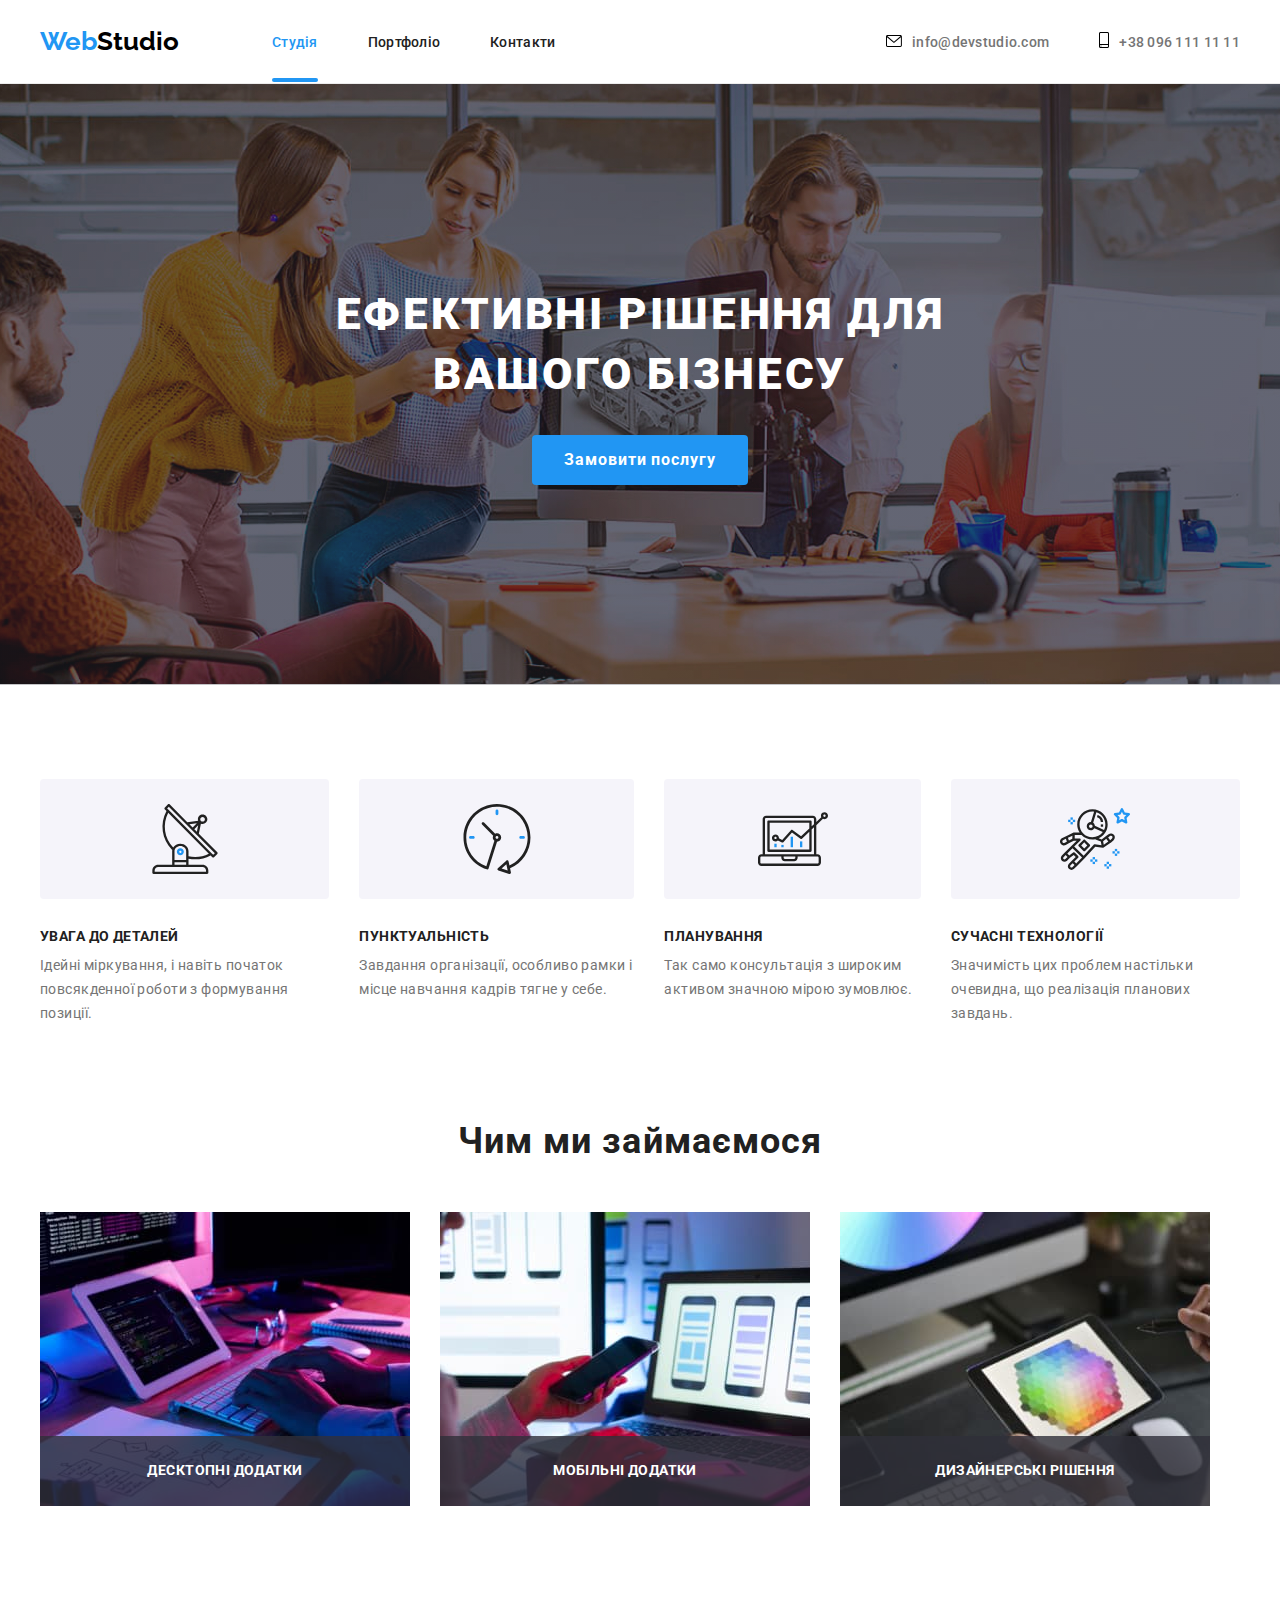
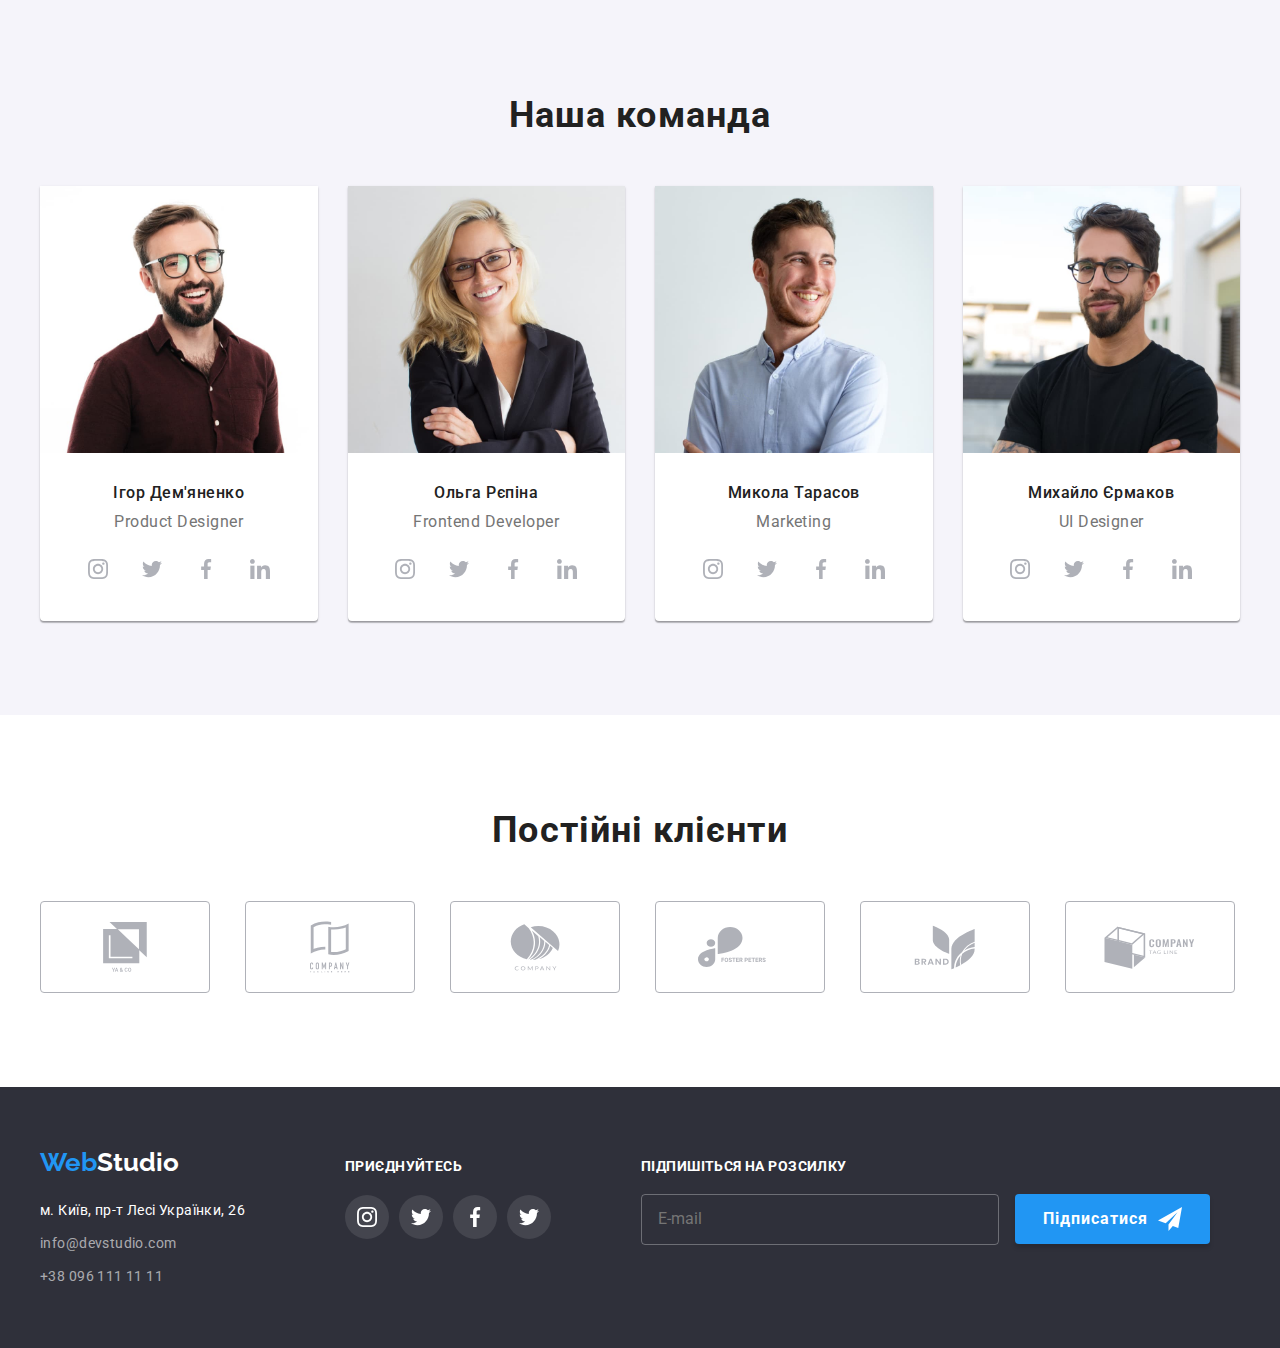
==== index.html @ 658c83a9 "add files from 6 dz" ====
<!DOCTYPE html>
<html lang="uk">
  <head>
    <meta charset="UTF-8" />
    <meta http-equiv="X-UA-Compatible" content="IE=edge" />
    <meta name="viewport" content="width=device-width, initial-scale=1.0" />
    <link rel="stylesheet" href="./css/modern-normalize.css" />
    <link rel="preconnect" href="https://fonts.googleapis.com" />
    <link rel="preconnect" href="https://fonts.gstatic.com" crossorigin />
    <link
      href="https://fonts.googleapis.com/css2?family=Raleway:wght@700&family=Roboto:wght@400;500;700;900&display=swap"
      rel="stylesheet"
    />
    <link rel="stylesheet" href="./css/styles.css" />
    <title>Home</title>
  </head>
    <header class="header">
      <div class="container">
        <div class="header-container">
          <a class="header-logo" href="#"><span>Web</span>Studio</a>
          <nav class="navigation">
            <ul class="main-menu">
              <li class="navigation-link current"><a href="#">Студія</a></li>
              <li class="navigation-link">
                <a href="./portfolio.html">Портфоліо</a>
              </li>
              <li class="navigation-link"><a href="#">Контакти</a></li>
            </ul>
          </nav>
          <ul class="header-information">
            <li class="header-mail">
              <a href="mailto:info@devstudio.com">
                <span>
                  <svg width="16" height="12">
                    <use href="./images/icons.svg#icon-mail"></use>
                  </svg>
                </span>
                info@devstudio.com</a
              >
            </li>
            <li class="header-phone">
              <a href="tel:380961111111">
                <span>
                  <svg width="10" height="16">
                    <use href="./images/icons.svg#icon-smartphone"></use>
                  </svg>
                </span>
                +38 096 111 11 11
              </a>
            </li>
          </ul>
        </div>
      </div>
    </header>
    <main>
      <section class="section hero-section">
        <div class="container">
          <h1>Ефективні рішення для <br />вашого бізнесу</h1>
          <button class="hero-button" type="button" data-modal-open>Замовити послугу</button>
        </div>
      </section>
      <section class="section benefits-section">
        <div class="container">
          <h2 class="visually-hidden">Наші переваги</h2>
          <ul class="benefits-list">
            <li class="benefits-item icon-antena">
              <h3>УВАГА ДО ДЕТАЛЕЙ</h3>
              <p>
                Ідейні міркування, і навіть початок повсякденної роботи з
                формування позиції.
              </p>
            </li>
            <li class="benefits-item icon-clock">
              <h3>ПУНКТУАЛЬНІСТЬ</h3>
              <p>
                Завдання організації, особливо рамки і місце навчання кадрів
                тягне у себе.
              </p>
            </li>
            <li class="benefits-item icon-diagram">
              <h3>ПЛАНУВАННЯ</h3>
              <p>
                Так само консультація з широким активом значною мірою зумовлює.
              </p>
            </li>
            <li class="benefits-item icon-astronaut">
              <h3>СУЧАСНІ ТЕХНОЛОГІЇ</h3>
              <p>
                Значимість цих проблем настільки очевидна, що реалізація
                планових завдань.
              </p>
            </li>
          </ul>
        </div>
      </section>
      <section class="section about-section">
        <div class="container">
          <h2>Чим ми займаємося</h2>
          <ul class="about-list">
            <li class="about-item">
              <img
                src="./images/img-2.jpg"
                width="370"
                height="294"
                alt="Робочий процес"
              />
              <p class="about-text">Десктопні додатки</p>
            </li>
            <li class="about-item">
              <img
                src="./images/img-1.jpg"
                width="370"
                height="294"
                alt="Робота з ноутбуком"
              />
              <p class="about-text">Мобільні додатки</p>
            </li>
            <li class="about-item">
              <img
                src="./images/img-3.jpg"
                width="370"
                height="294"
                alt="Робота із планшетом"
              />
              <p class="about-text">Дизайнерські рішення</p>
            </li>
          </ul>
        </div>
      </section>
      <section class="section team-section">
        <div class="container">
          <h2>Наша команда</h2>
          <ul class="team-list">
            <li class="team-item">
              <img
                src="./images/person-1.jpg"
                width="270"
                height="260"
                alt="Ігор Дем'яненко"
              />
              <div class="team-text">
                <h3>Ігор Дем'яненко</h3>
                <p>Product Designer</p>
                <ul class="social-link-list">
                  <li class="socia-link-item">
                    <a href="#" class="social-instagram">
                      <svg width="20" height="20">
                        <use href="./images/icons.svg#icon-instagram"></use>
                      </svg>
                    </a>
                  </li>
                  <li class="socia-link-item">
                    <a href="#" class="social-twitter">
                      <svg width="20" height="20">
                        <use href="./images/icons.svg#icon-twitter"></use>
                      </svg>
                    </a>
                  </li>
                  <li class="socia-link-item">
                    <a href="#" class="social-facebook">
                      <svg width="20" height="20">
                        <use href="./images/icons.svg#icon-facebook"></use>
                      </svg>
                    </a>
                  </li>
                  <li class="socia-link-item">
                    <a href="#" class="social-linkedin">
                      <svg width="20" height="20">
                        <use href="./images/icons.svg#icon-linkedin"></use>
                      </svg>
                    </a>
                  </li>
                </ul>
              </div>
            </li>
            <li class="team-item">
              <img
                src="./images/person-2.jpg"
                width="270"
                height="260"
                alt="Ольга Рєпіна"
              />
              <div class="team-text">
                <h3>Ольга Рєпіна</h3>
                <p>Frontend Developer</p>
                <ul class="social-link-list">
                  <li class="socia-link-item">
                    <a href="#" class="social-instagram">
                      <svg width="20" height="20">
                        <use href="./images/icons.svg#icon-instagram"></use>
                      </svg>
                    </a>
                  </li>
                  <li class="socia-link-item">
                    <a href="#" class="social-twitter">
                      <svg width="20" height="20">
                        <use href="./images/icons.svg#icon-twitter"></use>
                      </svg>
                    </a>
                  </li>
                  <li class="socia-link-item">
                    <a href="#" class="social-facebook">
                      <svg width="20" height="20">
                        <use href="./images/icons.svg#icon-facebook"></use>
                      </svg>
                    </a>
                  </li>
                  <li class="socia-link-item">
                    <a href="#" class="social-linkedin">
                      <svg width="20" height="20">
                        <use href="./images/icons.svg#icon-linkedin"></use>
                      </svg>
                    </a>
                  </li>
                </ul>
              </div>
            </li>
            <li class="team-item">
              <img
                src="./images/person-3.jpg"
                width="270"
                height="260"
                alt="Микола Тарасов"
              />
              <div class="team-text">
                <h3>Микола Тарасов</h3>
                <p>Marketing</p>
                <ul class="social-link-list">
                  <li class="socia-link-item">
                    <a href="#" class="social-instagram">
                      <svg width="20" height="20">
                        <use href="./images/icons.svg#icon-instagram"></use>
                      </svg>
                    </a>
                  </li>
                  <li class="socia-link-item">
                    <a href="#" class="social-twitter">
                      <svg width="20" height="20">
                        <use href="./images/icons.svg#icon-twitter"></use>
                      </svg>
                    </a>
                  </li>
                  <li class="socia-link-item">
                    <a href="#" class="social-facebook">
                      <svg width="20" height="20">
                        <use href="./images/icons.svg#icon-facebook"></use>
                      </svg>
                    </a>
                  </li>
                  <li class="socia-link-item">
                    <a href="#" class="social-linkedin">
                      <svg width="20" height="20">
                        <use href="./images/icons.svg#icon-linkedin"></use>
                      </svg>
                    </a>
                  </li>
                </ul>
              </div>
            </li>
            <li class="team-item">
              <img
                src="./images/person-4.jpg"
                width="270"
                height="260"
                alt="Михайло Єрмаков"
              />
              <div class="team-text">
                <h3>Михайло Єрмаков</h3>
                <p>UI Designer</p>
                <ul class="social-link-list">
                  <li class="socia-link-item">
                    <a href="#" class="social-instagram">
                      <svg width="20" height="20">
                        <use href="./images/icons.svg#icon-instagram"></use>
                      </svg>
                    </a>
                  </li>
                  <li class="socia-link-item">
                    <a href="#" class="social-twitter">
                      <svg width="20" height="20">
                        <use href="./images/icons.svg#icon-twitter"></use>
                      </svg>
                    </a>
                  </li>
                  <li class="socia-link-item">
                    <a href="#" class="social-facebook">
                      <svg width="20" height="20">
                        <use href="./images/icons.svg#icon-facebook"></use>
                      </svg>
                    </a>
                  </li>
                  <li class="socia-link-item">
                    <a href="#" class="social-linkedin">
                      <svg width="20" height="20">
                        <use href="./images/icons.svg#icon-linkedin"></use>
                      </svg>
                    </a>
                  </li>
                </ul>
              </div>
            </li>
          </ul>
        </div>
      </section>
      <section class="section client-section">
        <div class="container">
          <h2>Постійні клієнти</h2>
          <ul class="clients-list">
            <li class="clients-item">
              <a href="" class="clients-link">
                <svg width="50" height="50">
                  <use href="./images/icons.svg#icon-clients-1"></use>
                </svg>
              </a>
            </li>
            <li class="clients-item">
              <a href="" class="clients-link">
                <svg width="40" height="52">
                  <use href="./images/icons.svg#icon-clients-2"></use>
                </svg>
              </a>
            </li>
            <li class="clients-item">
              <a href="" class="clients-link">
                <svg width="50" height="50">
                  <use href="./images/icons.svg#icon-clients-3"></use>
                </svg>
              </a>
            </li>
            <li class="clients-item">
              <a href="" class="clients-link">
                <svg width="84" height="50">
                  <use href="./images/icons.svg#icon-clients-4"></use>
                </svg>
              </a>
            </li>
            <li class="clients-item">
              <a href="" class="clients-link">
                <svg width="62" height="45">
                  <use href="./images/icons.svg#icon-clients-5"></use>
                </svg>
              </a>
            </li>
            <li class="clients-item">
              <a href="" class="clients-link">
                <svg width="93" height="43">
                  <use href="./images/icons.svg#icon-clients-6"></use>
                </svg>
              </a>
            </li>
          </ul>
        </div>
      </section>
    </main>
    <footer class="footer">
      <div class="container">
        <div class="footer-container">
          <div class="footer-adress">
            <a class="header-logo footer" href="./index.html"
              ><span>Web</span>Studio</a
            >
            <address>
              <ul class="footer-contacts">
                <li>
                  <a
                    class="footer-address"
                    href="https://goo.gl/maps/CPtrU1FHBa2aNyZL9"
                    target="_blank"
                    rel="noopener noreferrer nofollow"
                    >м. Київ, пр-т Лесі Українки, 26</a
                  >
                </li>
                <li class="footer-mail">
                  <a href="mailto:info@devstudio.com">info@devstudio.com</a>
                </li>
                <li class="footer-phone">
                  <a href="tel:380961111111">+38 096 111 11 11</a>
                </li>
              </ul>
            </address>
          </div>
          <div class="footer-socials-block">
            <p class="social-footer-title">приєднуйтесь</p>
            <ul class="social-footer-list">
              <li class="social-footer-item">
                <a href="#" class="social-footer-link">
                  <svg width="20" height="20">
                    <use href="./images/icons.svg#icon-instagram"></use>
                  </svg>
                </a>
              </li>
              <li class="social-footer-item">
                <a href="#" class="social-footer-link">
                  <svg width="20" height="20">
                    <use href="./images/icons.svg#icon-twitter"></use>
                  </svg>
                </a>
              </li>
              <li class="social-footer-item">
                <a href="#" class="social-footer-link">
                  <svg width="20" height="20">
                    <use href="./images/icons.svg#icon-facebook"></use>
                  </svg>
                </a>
              </li>
              <li class="social-footer-item">
                <a href="#" class="social-footer-link">
                  <svg width="20" height="20">
                    <use href="./images/icons.svg#icon-twitter"></use>
                  </svg>
                </a>
              </li>
            </ul>
          </div>
          <div class="footer-email-block">
            <p class="footer-email-title">Підпишіться на розсилку</p>
            <form name="contact-form-footer" autocomplete="off">
              <div class="footer-form-input">
                <input class="footer-input-email" type="email" placeholder="E-mail">
                <button class="footer-form-button" type="submit">
                    Підписатися
                    <svg width="24" height="24">
                      <use href="./images/icons.svg#icon-send"></use>
                    </svg>
                </button>
              </div>
            </form>
          </div>
        </div>
      </div>
    </footer>
    <div class="backdrop is-hidden" data-modal>
      <div class="modal">
        <button type="button" class="modal-button" data-modal-close>
          <svg width="11" height="11">
            <use href="./images/icons.svg#icon-close"></use>
          </svg>
        </button>
        <h2 class="modal-title">Залиште свої дані, ми вам передзвонимо</h2>
        <form name="contact-form" autocomplete="off">
          <div class="form-input">
            <label for="person-name" class="form-label">Ім'я</label>
            <div class="input-wrapper">
            <input type="text" id="person-name" class="input">
            <svg class="input-icon" width="18" height="18">
              <use href="./images/icons.svg#icon-person"></use>
            </svg>
          </div>
          </div>
          <div class="form-input">
            <label for="person-phone" class="form-label">Телефон</label>
            <div class="input-wrapper">
            <input type="tel" id="person-phone" class="input">
            <svg class="input-icon" width="18" height="18">
              <use href="./images/icons.svg#icon-phone"></use>
            </svg>
          </div>
          </div>
          <div class="form-input">
            <label for="person-mail" class="form-label">Пошта</label>
            <div class="input-wrapper">
            <input type="email" id="person-mail" class="input">
            <svg class="input-icon mail" width="18" height="18">
              <use href="./images/icons.svg#icon-email-modal"></use>
            </svg>
          </div>
          </div>
          <div class="form-textarea">
            <label for="person-coment" class="form-label">Коментар</label>
            <textarea id="person-coment" class="textarea" name="person-coment" placeholder="Введіть текст"></textarea>
          </div>
          <div class="form-checkbox">
            <input
            class="checkbox visually-hidden"
            id="terms-checkbox"
            type="checkbox"
            name="terms-checkbox"
          />
          <span class="icon"></span>
          <label class="checkbox-label" for="terms-checkbox">
            Погоджуюся з розсилкою та приймаю
            <a href="#">Умови договору</a>
          </label>
          </div>
          <button class="form-button" type="submit">
            Відправити
          </button>
        </form>
      </div>
    </div>
    <script src="./js/modal.js"></script>
  </body>
</html>
---- css/styles.css ----
:root {
  --primary-text-color: #757575;
  --hover-color: #2196f3;
  --bacground-color: #fffff;
  --titles-color: #212121;
  --primary-white-color: #ffffff;
  --transition-function: cubic-bezier(0.4, 0, 0.2, 1);
}
body {
  font-family: "Roboto", sans-serif;
  font-size: 16px;
  font-weight: 400;
  color: var(--primary-text-color);
  background-color: var(--bacground-color);
}
a {
  text-decoration: none;
  color: inherit;
  cursor: pointer;
}
img {
  display: block;
  max-width: 100%;
  height: auto;
}
h1,
h2,
h3,
h4,
h5,
h6,
p,
ul {
  margin: 0;
  padding: 0;
}
li {
  list-style: none;
}
.container {
  max-width: 1200px;
  margin-left: auto;
  margin-right: auto;
}
.section {
  padding: 94px 0;
}
/* header start */
.header {
  border-bottom: 1px solid #ececec;
}
.header-container {
  display: flex;
  align-items: center;
}
.header-logo {
  font-family: "Raleway", sans-serif;
  font-weight: 700;
  font-size: 26px;
  line-height: 1.2;
  color: #000000;
}
.header-logo span {
  color: #2196f3;
}
.main-menu {
  padding-left: 0;
  margin-left: 93px;
  display: flex;
}
.navigation-link + .navigation-link {
  margin-left: 50px;
}
.navigation .navigation-link a {
  display: block;
  padding: 32px 0;
  font-weight: 500;
  font-size: 14px;
  line-height: 1.15;
  letter-spacing: 0.02em;
  color: #212121;
  transition: color;
  transition-duration: 250ms;
  transition-timing-function: var(--transition-function);
  position: relative;
}
.navigation .navigation-link a::after {
  content: "";
  opacity: 0;
  position: absolute;
  bottom: 0;
  left: 0;
  width: 100%;
  height: 4px;
  background-color: #2196f3;
  border-radius: 2px;
  transition: opacity;
  transition-duration: 250ms;
  transition-timing-function: var(--transition-function);
}
.navigation .navigation-link a:hover:after {
  opacity: 1;
}
.navigation .navigation-link.current a {
  color: #2196f3;
}
.navigation .navigation-link.current a::after {
  content: "";
  position: absolute;
  opacity: 1;
  bottom: 0;
  left: 0;
  width: 100%;
  height: 4px;
  background-color: #2196f3;
  border-radius: 2px;
  transition: background-color;
  transition-duration: 250ms;
  transition-timing-function: var(--transition-function);
}
.navigation .navigation-link a:hover,
.navigation .navigation-link a:focus {
  color: var(--hover-color);
}
ul.header-information {
  margin-left: auto;
  display: flex;
  align-items: center;
}
.header-mail {
  margin-right: 50px;
}
.header-information .header-mail a,
.header-information .header-phone a {
  display: flex;
  align-items: center;
  padding: 32px 0;
  font-weight: 500;
  font-size: 14px;
  letter-spacing: 0.02em;
  line-height: 1.15;
  transition: color, fill;
  transition-duration: 250ms;
  transition-timing-function: var(--transition-function);
}
.header-information .header-mail a span,
.header-information .header-phone a span {
  margin-right: 10px;
}
.header-information .header-mail a span:hover,
.header-information .header-phone a span:focus {
  fill: currentColor;
}
.header-information a:hover,
.header-information a:focus {
  color: var(--hover-color);
  fill: currentColor;
}
/* end header */

/* hero-section section home page */
.section.hero-section {
  padding: 200px 0;
}
.hero-section {
  background-image: linear-gradient(
      to right,
      rgba(47, 48, 58, 0.4),
      rgba(47, 48, 58, 0.4)
    ),
    url("../images/background-image.jpg");
  background-position: center;
  background-repeat: no-repeat;
  background-size: auto;
  text-align: center;
}
.hero-section h1 {
  font-weight: 900;
  font-size: 44px;
  line-height: 1.37;
  color: var(--primary-white-color);
  text-transform: uppercase;
  letter-spacing: 0.06em;
}
.hero-button {
  margin-top: 30px;
  padding: 10px 32px;
  color: var(--primary-white-color);
  background-color: var(--hover-color);
  font-family: "Roboto", sans-serif;
  font-size: 16px;
  font-weight: 700;
  letter-spacing: 0.06em;
  line-height: 1.87;
  cursor: pointer;
  border: 0;
  border-radius: 4px;
  transition: background-color;
  transition-duration: 250ms;
  transition-timing-function: var(--transition-function);
}

.hero-button:hover,
.hero-button:focus {
  background-color: #188ce8;
}
/* end hero-section section home page */
/* start benefits cection */
section.benefits-section {
  padding-bottom: 0;
}
.visually-hidden {
  position: absolute;
  white-space: nowrap;
  width: 1px;
  height: 1px;
  overflow: hidden;
  border: 0;
  padding: 0;
  clip: rect(0 0 0 0);
  clip-path: inset(50%);
  margin: -1px;
}
.benefits-list {
  display: flex;
  gap: 30px;
}
.benefits-item {
  flex-basis: calc((100%-30px) / 4);
}
.benefits-list h3 {
  margin-top: 30px;
  color: var(--titles-color);
  font-weight: 700;
  line-height: 1.14;
  letter-spacing: 0.03em;
  font-size: 14px;
  text-transform: uppercase;
}
.benefits-list p {
  margin-top: 10px;
  line-height: 1.7;
  font-size: 14px;
  letter-spacing: 0.03em;
}
.benefits-item::before {
  content: "";
  display: block;
  height: 120px;
  background-size: auto;
  background-repeat: no-repeat;
  background-position: center;
  background-color: #f5f4fa;
  border-radius: 4px;
}
.icon-antena::before {
  background-image: url("../images/antenna.svg");
}
.icon-clock::before {
  background-image: url("../images/clock.svg");
}
.icon-diagram::before {
  background-image: url("../images/diagram.svg");
}
.icon-astronaut::before {
  background-image: url("../images/astronaut.svg");
}
/* end benefits cection */
/* start about section */
.about-list {
  display: flex;
  gap: 30px;
}
.about-item {
  flex-basis: calc((100%-30px) / 3);
  position: relative;
}
p.about-text {
  width: 100%;
  position: absolute;
  bottom: 0;
  display: block;
  left: 0;
  padding: 27px 0;
  text-align: center;
  font-weight: 700;
  font-size: 14px;
  line-height: 1.14;
  text-align: center;
  letter-spacing: 0.03em;
  text-transform: uppercase;
  color: var(--primary-white-color);
  background-color: rgba(47, 48, 58, 0.8);
}
.about-item img {
  width: 100%;
}
.about-section h2 {
  font-weight: 700;
  font-size: 36px;
  letter-spacing: 0.03em;
  line-height: 1.17;
  color: var(--titles-color);
  text-align: center;
  margin-bottom: 50px;
}
/* end about section */
/* start team section */
.team-section {
  background-color: #f5f4fa;
}
.team-section h2 {
  font-weight: 700;
  font-size: 36px;
  line-height: 1.17;
  letter-spacing: 0.03em;
  color: var(--titles-color);
  text-align: center;
  margin-bottom: 50px;
}
ul.team-list {
  display: flex;
  margin-left: calc(-1 * 30px);
}
.team-item {
  flex-basis: calc(100% / 3 - 30px);
  margin-left: 30px;
  box-shadow: 0px 1px 3px rgba(0, 0, 0, 0.12), 0px 1px 1px rgba(0, 0, 0, 0.14),
    0px 2px 1px rgba(0, 0, 0, 0.2);
  border-radius: 0px 0px 4px 4px;
}
li.team-item img {
  width: 100%;
}
.team-list li {
  background-color: var(--primary-white-color);
}
.team-list li h3 {
  font-weight: 500;
  font-size: 16px;
  letter-spacing: 0.03em;
  line-height: 1.19;
  color: var(--titles-color);
}
.team-list li p {
  line-height: 1.19;
  letter-spacing: 0.03em;
  margin-top: 10px;
}
.team-text {
  padding: 30px 0;
  text-align: center;
}
ul.social-link-list {
  display: flex;
  justify-content: center;
  align-items: center;
  gap: 10px;
  margin-top: 16px;
}
.socia-link-item a {
  fill: #afb1b8;
  display: flex;
  align-items: center;
  align-items: center;
  justify-content: center;
  width: 44px;
  height: 44px;
  border-radius: 50%;
  transition: background-color, fill, border-radius;
  transition-duration: 250ms;
  transition-timing-function: var(--transition-function);
}
.socia-link-item a:hover,
.socia-link-item a:focus {
  background-color: #188ce8;
  border-radius: 50%;
  fill: #ffffff;
}
/* end team section */

/* client-section start */

.client-section h2 {
  font-weight: 700;
  font-size: 36px;
  line-height: 1.17;
  letter-spacing: 0.03em;
  color: var(--titles-color);
  text-align: center;
  margin-bottom: 50px;
}

ul.clients-list {
  display: flex;
  flex-wrap: wrap;
  padding: 0;
  margin: 0;
  margin-left: calc(-1 * 30px);
}
.clients-item {
  flex-basis: calc(100% / 6 - 30px);
  margin-left: 30px;
}
.clients-item a {
  display: flex;
  align-items: center;
  justify-content: center;
  fill: #afb1b8;
  height: 92px;
  width: 170px;
  border: 1px solid #afb1b8;
  border-radius: 4px;
  transition: background-color, fill, border;
  transition-duration: 250ms;
  transition-timing-function: var(--transition-function);
}
.clients-item a:hover,
.clients-item a:focus {
  border-color: var(--hover-color);
  fill: var(--hover-color);
}

/* portfolio page srart */
ul.portfolio-tabs {
  display: flex;
  justify-content: center;
  margin-bottom: 50px;
}
.tabs-button + .tabs-button {
  margin-left: 8px;
}
.tabs-button button {
  font-family: "Roboto", sans-serif;
  font-weight: 500;
  font-size: 16px;
  letter-spacing: 0.03em;
  line-height: 1.62;
  color: var(--titles-color);
  background-color: #f5f4fa;
  cursor: pointer;
  padding: 6px 22px;
  border-radius: 4px;
  border: 0;
  transition: background-color, color, border-radius, box-shadow;
  transition-duration: 250ms;
  transition-timing-function: var(--transition-function);
}
.tabs-button button:hover,
.tabs-button button:focus {
  background-color: var(--hover-color);
  color: var(--primary-white-color);
  box-shadow: 0px 3px 1px rgba(0, 0, 0, 0.1), 0px 1px 2px rgba(0, 0, 0, 0.08),
    0px 2px 2px rgba(0, 0, 0, 0.12);
  border-radius: 4px;
}
ul.portfolio-items {
  display: flex;
  flex-wrap: wrap;
  padding: 0;
  margin: 0;
  margin-left: calc(-1 * 30px);
  margin-top: calc(-1 * 30px);
}
li.portfolio-item {
  flex-basis: calc(100% / 3 - 30px);
  margin-left: 30px;
  margin-top: 30px;
}
.portfolio-image-box {
  position: relative;
  overflow: hidden;
}
p.portfolio-image-text {
  position: absolute;
  top: 0;
  left: 0;
  width: 100%;
  height: 100%;
  font-size: 18px;
  line-height: 1.5;
  letter-spacing: 0.03em;
  color: var(--primary-white-color);
  background-color: rgba(33, 150, 243, 0.9);
  padding: 63px 24px;
  transform: translateY(100%);
  transition: transform 250ms;
}
.portfolio-link:hover p.portfolio-image-text {
  transform: translateY(0%);
}
li.portfolio-item img {
  width: 100%;
}
.portfolio-text {
  border: 1px solid #eeeeee;
  border-top: 0;
  padding: 20px 0;
  padding-left: 24px;
}
.portfolio-item h3 {
  font-weight: 700;
  font-size: 18px;
  letter-spacing: 0.06em;
  line-height: 2;
  color: var(--titles-color);
}
.portfolio-item p {
  line-height: 1.87;
  letter-spacing: 0.03em;
}
.portfolio-link {
  transition: box-shadow;
  transition-duration: 250ms;
  transition-timing-function: var(--transition-function);
}
.portfolio-link:hover,
.portfolio-link:focus {
  display: block;
  box-shadow: 0px 1px 1px rgba(0, 0, 0, 0.12), 0px 4px 4px rgba(0, 0, 0, 0.06),
    1px 4px 6px rgba(0, 0, 0, 0.16);
}
/* portfolio page end */
/* footer srart */
.footer {
  background-color: #2f303a;
  padding: 60px 0;
}
a.header-logo.footer {
  color: var(--primary-white-color);
}
address {
  margin-top: 20px;
  font-style: normal;
}
.footer-contacts li:not(:first-child) {
  margin-top: 9px;
}
.footer-address {
  font-size: 14px;
  line-height: 1.71;
  letter-spacing: 0.03em;
  color: var(--primary-white-color);
}
.footer-mail a,
.footer-phone a {
  font-size: 14px;
  letter-spacing: 0.03em;
  color: rgba(255, 255, 255, 0.6);
  line-height: 1.71;
  transition: color;
  transition-duration: 250ms;
  transition-timing-function: var(--transition-function);
}
.footer-mail a:hover,
.footer-phone a:hover,
.footer-mail a:focus,
.footer-phone a:focus {
  color: var(--hover-color);
}
.footer-container {
  display: flex;
  align-items: baseline;
}
.footer-socials-block {
  margin-left: 100px;
}
.social-footer-title {
  font-weight: 700;
  font-size: 14px;
  line-height: 1.14;
  letter-spacing: 0.03em;
  text-transform: uppercase;
  color: var(--primary-white-color);
}
.social-footer-list {
  display: flex;
  justify-content: center;
  align-items: center;
  gap: 10px;
  margin-top: 20px;
}
.social-footer-item a {
  background: rgba(255, 255, 255, 0.1);
  border-radius: 50%;
  padding: 12px;
  fill: var(--primary-white-color);
  display: flex;
  align-items: center;
  align-items: center;
  justify-content: center;
  width: 44px;
  height: 44px;
  transition: background-color, fill, border-radius;
  transition-duration: 250ms;
  transition-timing-function: var(--transition-function);
}
.social-footer-item a:hover,
.social-footer-item a:focus {
  background-color: var(--hover-color);
}
.footer-email-block {
  margin-left: 90px;
}
.footer-email-title {
  font-weight: 700;
  font-size: 14px;
  line-height: 16px;
  letter-spacing: 0.03em;
  text-transform: uppercase;
  color: #ffffff;
  margin-bottom: 20px;
}
.contact-form-footer {
  display: inline-flex;
}
.footer-input-email {
  width: 358px;
  background: transparent;
  border: 1px solid rgba(255, 255, 255, 0.3);
  border-radius: 4px;
  outline: none;
  cursor: pointer;
  color: var(--primary-white-color);
  padding: 15px 0 15px 16px;
  transition: border-color;
  transition-duration: 250ms;
  transition-timing-function: var(--transition-function);
}
.footer-input-email:focus {
  border: 1px solid #2196f3;
}
.footer-input-email:disabled {
  border-color: rgba(33, 33, 33, 0.2);
}
.footer-form-button {
  padding: 10px 28px;
  margin-left: 12px;
  background-color: var(--hover-color);
  box-shadow: 0px 4px 4px rgba(0, 0, 0, 0.15);
  border-radius: 4px;
  font-family: "Roboto";
  font-weight: 700;
  font-size: 16px;
  line-height: 30px;
  display: inline-flex;
  align-items: center;
  text-align: center;
  color: var(--primary-white-color);
  letter-spacing: 0.06em;
  border: 0;
  transition: background-color;
  transition-duration: 250ms;
  transition-timing-function: var(--transition-function);
  cursor: pointer;
}
.footer-form-button svg {
  margin-left: 10px;
  fill: var(--primary-white-color);
}
.footer-form-button:hover,
.footer-form-button:focus {
  background-color: #188ce8;
}
/* footer end */

/* modal */
.backdrop {
  position: fixed;
  top: 0;
  left: 0;
  width: 100%;
  height: 100%;
  z-index: 1;
  background-color: rgba(0, 0, 0, 0.2);
  transition: all;
  transition-duration: 250ms;
  transition-timing-function: var(--transition-function);
}
.is-hidden {
  opacity: 0;
  visibility: hidden;
  pointer-events: none;
}
.modal {
  position: absolute;
  left: 50%;
  top: 50%;
  transform: translate(-50%, -50%);
  width: 528px;
  height: 581px;
  padding: 40px;
  padding-bottom: 0px;
  background-color: var(--primary-white-color);
  transition: all;
  transition-duration: 250ms;
  transition-timing-function: var(--transition-function);
}
.modal .modal-button {
  position: absolute;
  right: 8px;
  top: 8px;
  display: flex;
  padding: 9px;
  background-color: transparent;
  border: 1px solid silver;
  border-radius: 47px;
  cursor: pointer;
  transition: background-color;
  transition-duration: 250ms;
  transition-timing-function: var(--transition-function);
}
.modal-title {
  font-weight: 700;
  font-size: 20px;
  line-height: 1.15;
  text-align: center;
  letter-spacing: 0.03em;
  color: var(--titles-color);
  margin-bottom: 2px;
}
.form-label {
  display: block;
  font-weight: 400;
  font-size: 12px;
  line-height: 1.16;
  letter-spacing: 0.01em;
  color: var(--primary-text-color);
  margin-bottom: 4px;
  margin-top: 10px;
}
.input-wrapper {
  position: relative;
}
.input {
  width: 100%;
  padding: 12px 12px 12px 40px;
  border: 1px solid rgba(33, 33, 33, 0.2);
  border-radius: 4px;
  outline: none;
  cursor: pointer;
  transition: border-color, fill;
  transition-duration: 250ms;
  transition-timing-function: var(--transition-function);
}
.input:focus {
  border: 1px solid #2196f3;
}
.input:disabled {
  border-color: rgba(33, 33, 33, 0.2);
}
.input-icon {
  position: absolute;
  top: 50%;
  left: 15px;
  transform: translateY(-50%);
  cursor: pointer;
}
.input:disabled + .input-icon {
  fill: lightgray;
}
.input:focus + .input-icon {
  fill: var(--hover-color);
}
.form-textarea {
  margin-bottom: 20px;
}
.textarea {
  width: 100%;
  height: 120px;
  padding: 12px 16px;
  border: 1px solid rgba(33, 33, 33, 0.2);
  border-radius: 4px;
  resize: none;
  outline: none;
  font-weight: 400;
  font-size: 12px;
  line-height: 1.16;
  letter-spacing: 0.01em;
  color: rgba(117, 117, 117, 0.5);
  transition: border-color;
  transition-duration: 250ms;
  transition-timing-function: var(--transition-function);
}

.textarea:focus {
  border-color: var(--hover-color);
}
.form-checkbox {
  margin-bottom: 30px;
}
.checkbox {
  appearance: none;
}
.checkbox-label {
  position: relative;
  padding-left: 7px;
  font-weight: 400;
  font-size: 14px;
  line-height: 24px;
  letter-spacing: 0.03em;
  color: var(--primary-text-color);
  cursor: pointer;
}
.checkbox-label a {
  color: var(--hover-color);
  text-decoration: underline;
}

.checkbox:checked + .icon {
  border-color: transparent;
  background-color: #188ce8;
  background-image: url("../images/checkbox.svg");
  background-size: contain;
  background-origin: content-box;
  background-position: center;
  background-repeat: no-repeat;
}
.icon {
  display: inline-block;
  width: 16px;
  height: 15px;
  margin-left: 10px;
  border: 2px solid #212121;
  border-radius: 4px;
}
.form-checkbox {
  display: inline-flex;
  align-items: center;
}
.form-button {
  margin: 0 auto;
  display: block;
  margin: 0 auto;
  padding: 10px 52px;
  background-color: var(--hover-color);
  font-family: "Roboto";
  font-style: normal;
  font-weight: 700;
  font-size: 16px;
  line-height: 30px;
  display: flex;
  align-items: center;
  text-align: center;
  letter-spacing: 0.06em;
  color: #ffffff;
  border: 0;
  border-radius: 4px;
  transition: box-shadow;
  transition-duration: 250ms;
  transition-timing-function: var(--transition-function);
  cursor: pointer;
}
.form-button:hover,
.form-button:focus {
  box-shadow: 0px 4px 4px rgba(0, 0, 0, 0.15);
}
.modal-button:hover svg,
.modal-button:focus svg {
  fill: var(--hover-color);
}
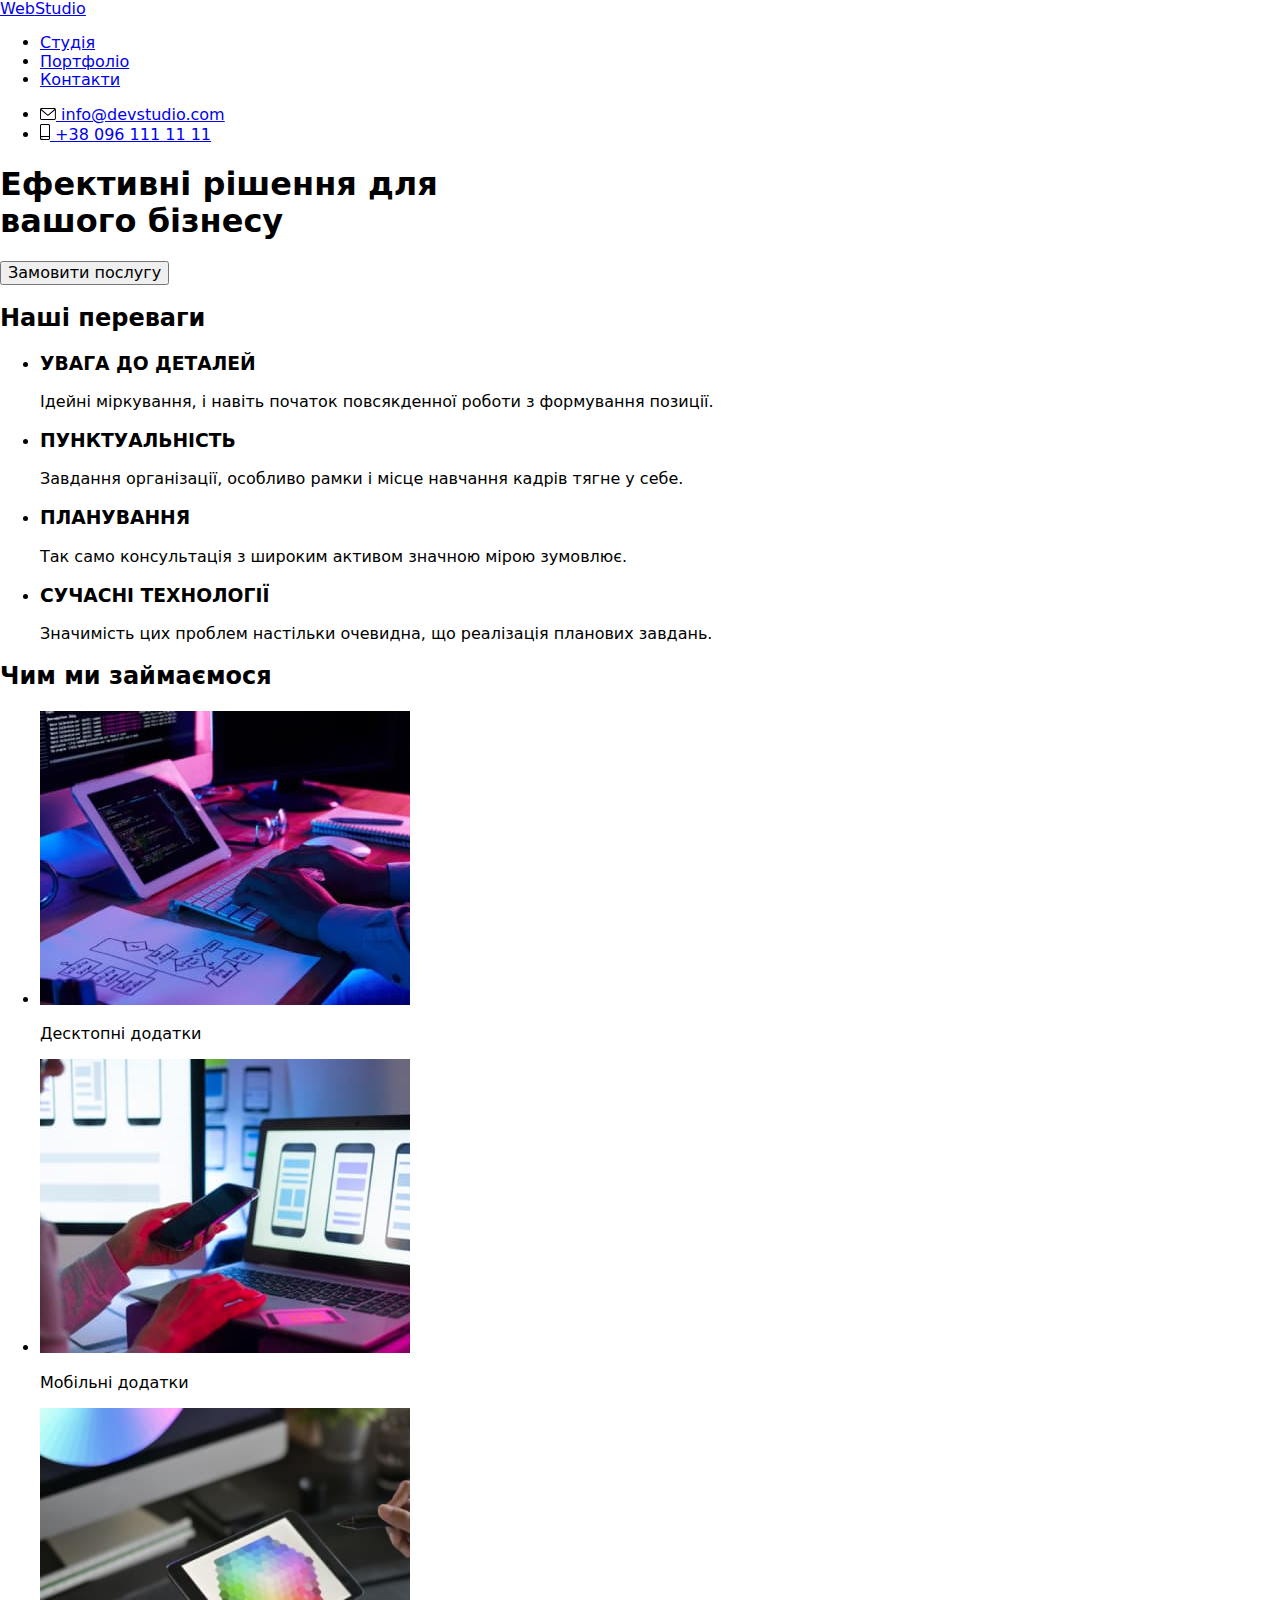
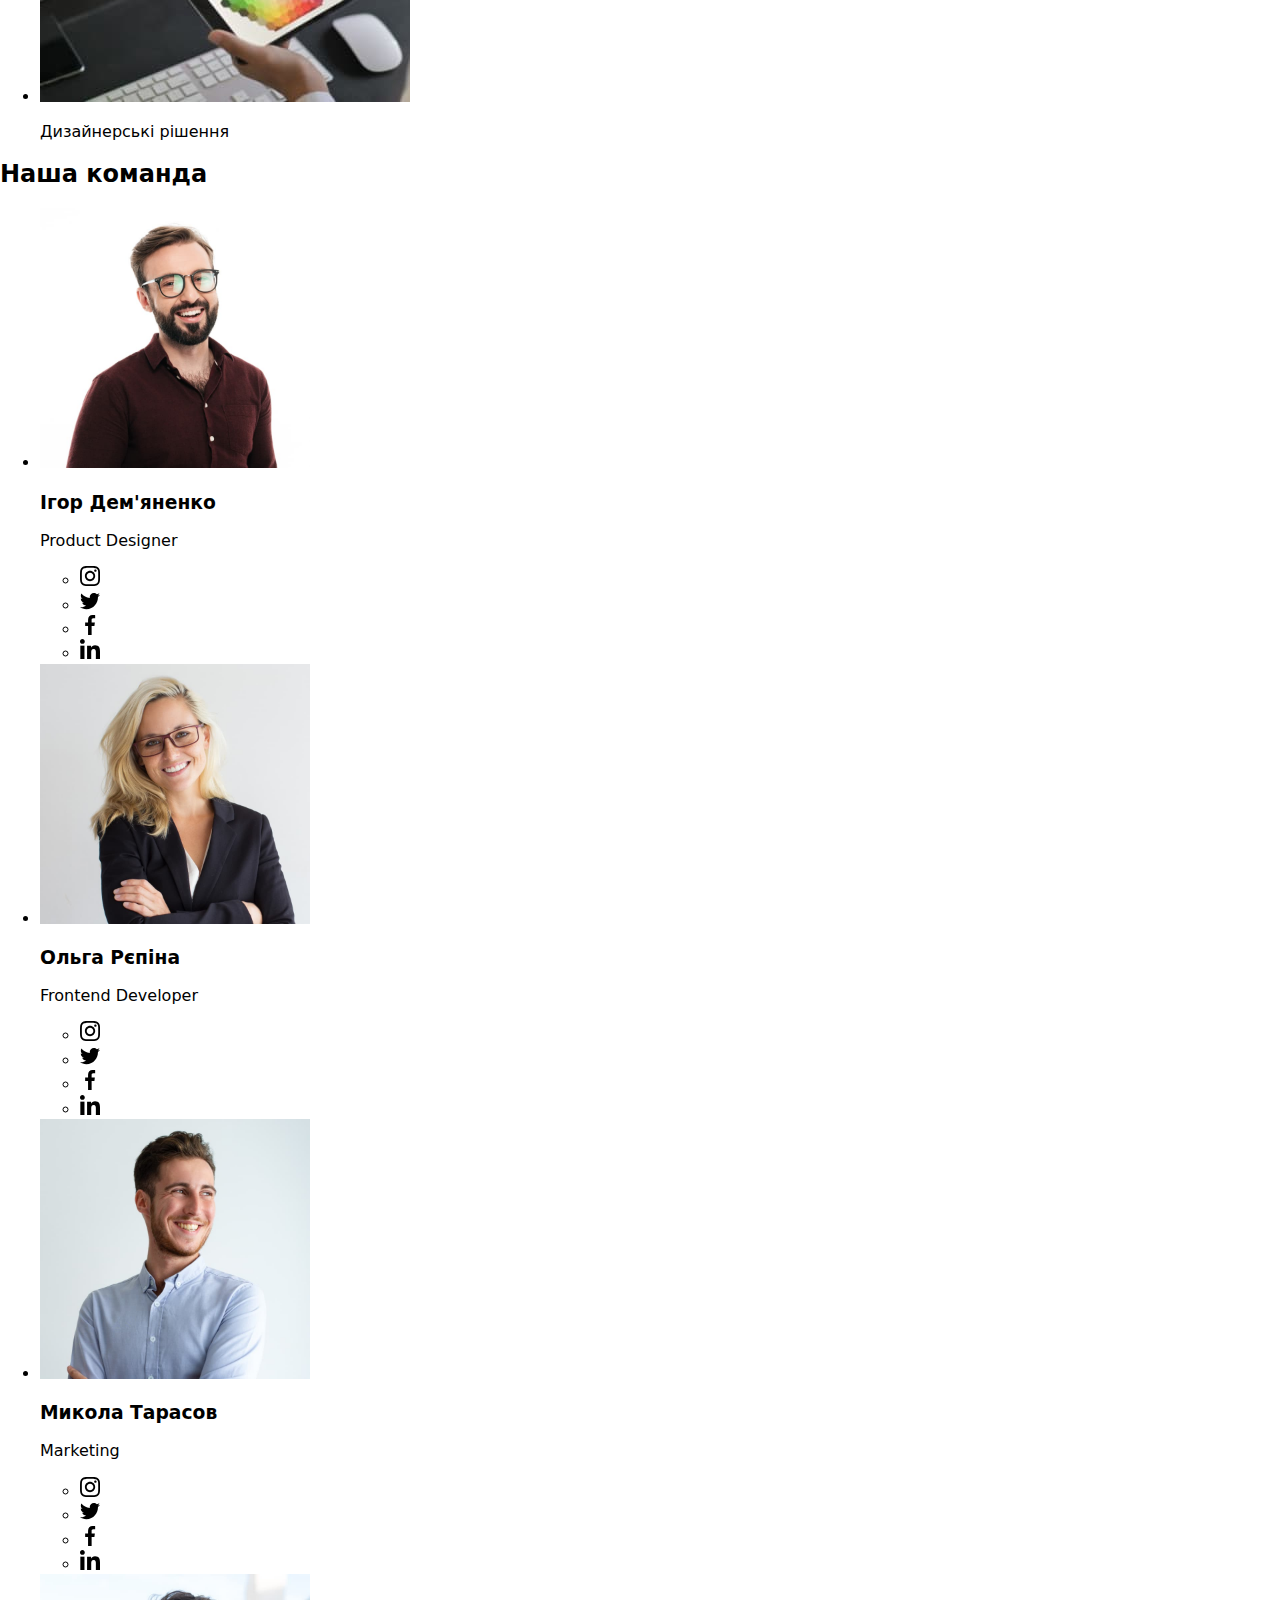
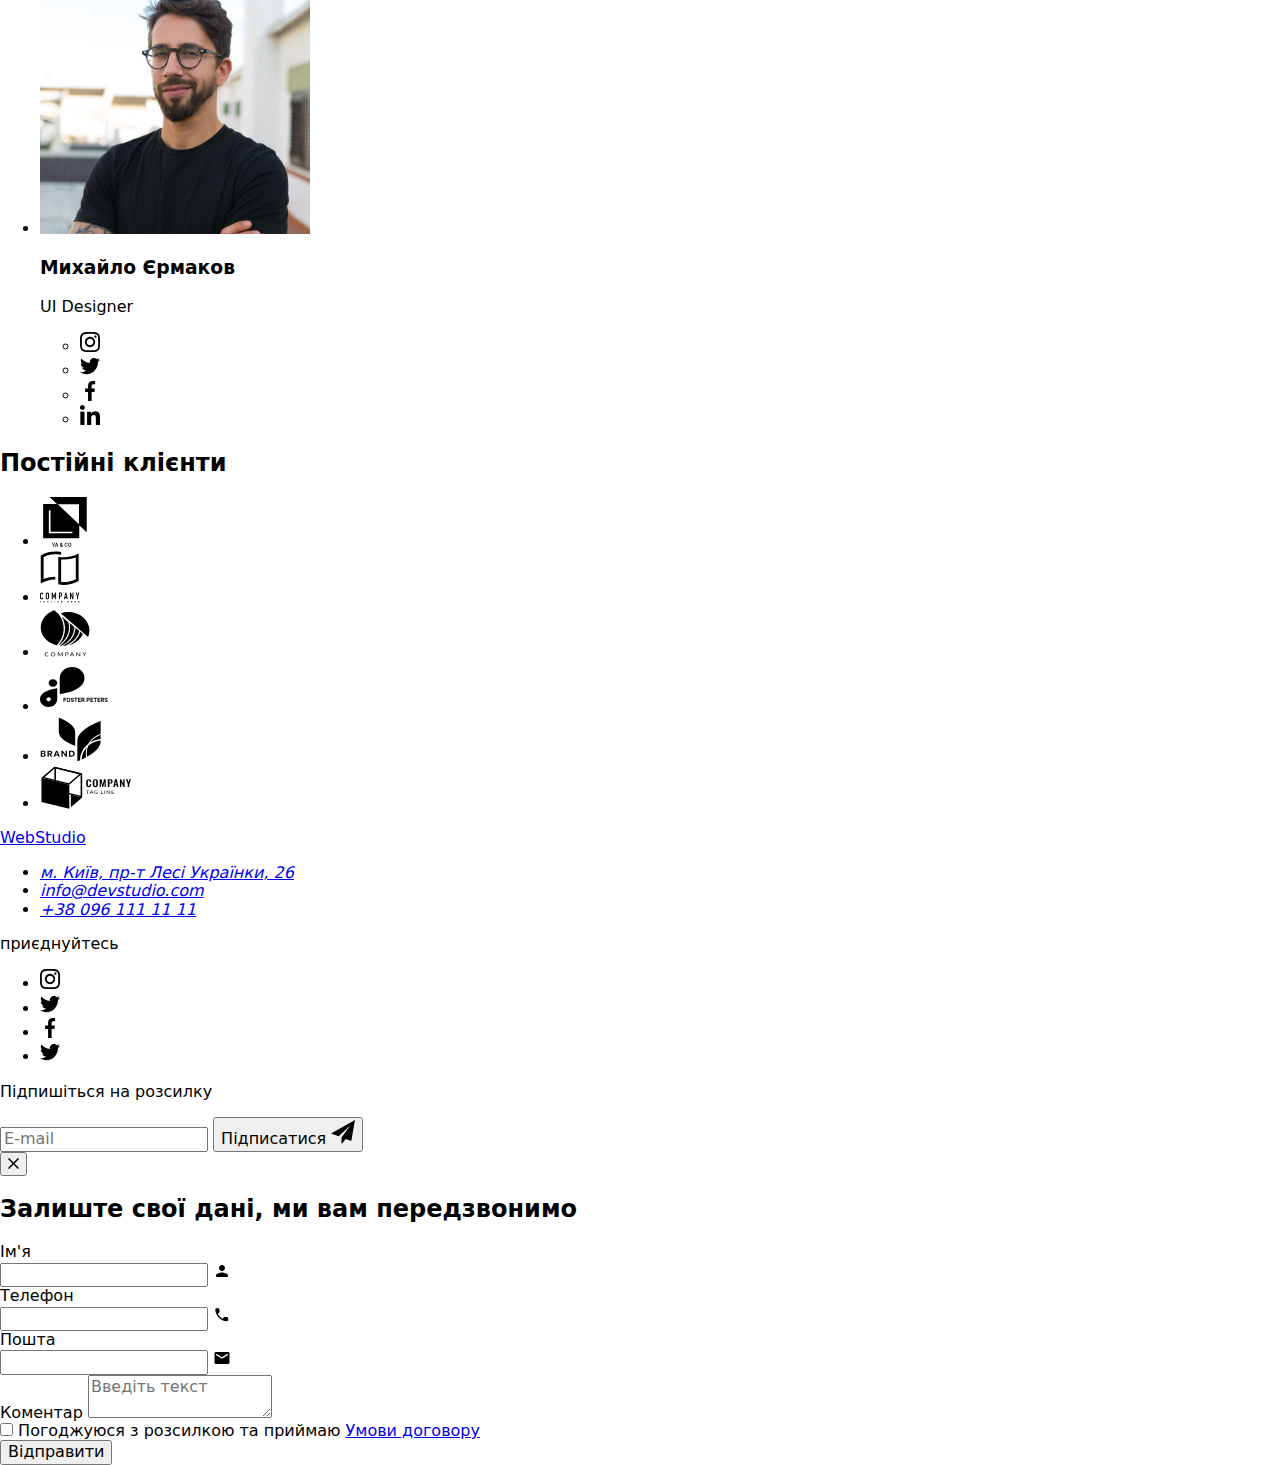
==== commit a915098d: "add bem classes to index html" ====
--- a/index.html
+++ b/index.html
@@ -4,31 +4,31 @@
     <meta charset="UTF-8" />
     <meta http-equiv="X-UA-Compatible" content="IE=edge" />
     <meta name="viewport" content="width=device-width, initial-scale=1.0" />
-    <link rel="stylesheet" href="./css/modern-normalize.css" />
+    <!-- <link rel="stylesheet" href="./css/modern-normalize.css" /> -->
     <link rel="preconnect" href="https://fonts.googleapis.com" />
     <link rel="preconnect" href="https://fonts.gstatic.com" crossorigin />
     <link
       href="https://fonts.googleapis.com/css2?family=Raleway:wght@700&family=Roboto:wght@400;500;700;900&display=swap"
       rel="stylesheet"
     />
-    <link rel="stylesheet" href="./css/styles.css" />
+    <link rel="stylesheet" href="./css/main.min.css" />
     <title>Home</title>
   </head>
     <header class="header">
       <div class="container">
-        <div class="header-container">
-          <a class="header-logo" href="#"><span>Web</span>Studio</a>
+        <div class="header__container">
+          <a class="header__logo" href="#"><span>Web</span>Studio</a>
           <nav class="navigation">
-            <ul class="main-menu">
-              <li class="navigation-link current"><a href="#">Студія</a></li>
-              <li class="navigation-link">
+            <ul class="navigation__menu">
+              <li class="navigation__link current"><a href="#">Студія</a></li>
+              <li class="navigation__link">
                 <a href="./portfolio.html">Портфоліо</a>
               </li>
-              <li class="navigation-link"><a href="#">Контакти</a></li>
+              <li class="navigation__link"><a href="#">Контакти</a></li>
             </ul>
           </nav>
-          <ul class="header-information">
-            <li class="header-mail">
+          <ul class="header__information">
+            <li class="header__mail">
               <a href="mailto:info@devstudio.com">
                 <span>
                   <svg width="16" height="12">
@@ -38,7 +38,7 @@
                 info@devstudio.com</a
               >
             </li>
-            <li class="header-phone">
+            <li class="header__phone">
               <a href="tel:380961111111">
                 <span>
                   <svg width="10" height="16">
@@ -53,37 +53,37 @@
       </div>
     </header>
     <main>
-      <section class="section hero-section">
+      <section class="section hero">
         <div class="container">
           <h1>Ефективні рішення для <br />вашого бізнесу</h1>
-          <button class="hero-button" type="button" data-modal-open>Замовити послугу</button>
+          <button class="hero__button" type="button" data-modal-open>Замовити послугу</button>
         </div>
       </section>
-      <section class="section benefits-section">
+      <section class="section benefits">
         <div class="container">
           <h2 class="visually-hidden">Наші переваги</h2>
-          <ul class="benefits-list">
-            <li class="benefits-item icon-antena">
+          <ul class="benefits__list">
+            <li class="benefits__item icon-antena">
               <h3>УВАГА ДО ДЕТАЛЕЙ</h3>
               <p>
                 Ідейні міркування, і навіть початок повсякденної роботи з
                 формування позиції.
               </p>
             </li>
-            <li class="benefits-item icon-clock">
+            <li class="benefits__item icon-clock">
               <h3>ПУНКТУАЛЬНІСТЬ</h3>
               <p>
                 Завдання організації, особливо рамки і місце навчання кадрів
                 тягне у себе.
               </p>
             </li>
-            <li class="benefits-item icon-diagram">
+            <li class="benefits__item icon-diagram">
               <h3>ПЛАНУВАННЯ</h3>
               <p>
                 Так само консультація з широким активом значною мірою зумовлює.
               </p>
             </li>
-            <li class="benefits-item icon-astronaut">
+            <li class="benefits__item icon-astronaut">
               <h3>СУЧАСНІ ТЕХНОЛОГІЇ</h3>
               <p>
                 Значимість цих проблем настільки очевидна, що реалізація
@@ -93,78 +93,78 @@
           </ul>
         </div>
       </section>
-      <section class="section about-section">
+      <section class="section about">
         <div class="container">
           <h2>Чим ми займаємося</h2>
-          <ul class="about-list">
-            <li class="about-item">
+          <ul class="about__list">
+            <li class="about__item">
               <img
                 src="./images/img-2.jpg"
                 width="370"
                 height="294"
                 alt="Робочий процес"
               />
-              <p class="about-text">Десктопні додатки</p>
-            </li>
-            <li class="about-item">
+              <p class="about__text">Десктопні додатки</p>
+            </li>
+            <li class="about__item">
               <img
                 src="./images/img-1.jpg"
                 width="370"
                 height="294"
                 alt="Робота з ноутбуком"
               />
-              <p class="about-text">Мобільні додатки</p>
-            </li>
-            <li class="about-item">
+              <p class="about__text">Мобільні додатки</p>
+            </li>
+            <li class="about__item">
               <img
                 src="./images/img-3.jpg"
                 width="370"
                 height="294"
                 alt="Робота із планшетом"
               />
-              <p class="about-text">Дизайнерські рішення</p>
+              <p class="about__text">Дизайнерські рішення</p>
             </li>
           </ul>
         </div>
       </section>
-      <section class="section team-section">
+      <section class="section team">
         <div class="container">
           <h2>Наша команда</h2>
-          <ul class="team-list">
-            <li class="team-item">
+          <ul class="team__list">
+            <li class="team__item">
               <img
                 src="./images/person-1.jpg"
                 width="270"
                 height="260"
                 alt="Ігор Дем'яненко"
               />
-              <div class="team-text">
+              <div class="team__text">
                 <h3>Ігор Дем'яненко</h3>
                 <p>Product Designer</p>
-                <ul class="social-link-list">
-                  <li class="socia-link-item">
-                    <a href="#" class="social-instagram">
+                <ul class="social__list">
+                  <li class="social__link">
+                    <a href="#" class="social__instagram">
                       <svg width="20" height="20">
                         <use href="./images/icons.svg#icon-instagram"></use>
                       </svg>
                     </a>
                   </li>
-                  <li class="socia-link-item">
-                    <a href="#" class="social-twitter">
+                  <li class="social__link">
+                    <a href="#" class="social__twitter">
                       <svg width="20" height="20">
                         <use href="./images/icons.svg#icon-twitter"></use>
                       </svg>
                     </a>
                   </li>
-                  <li class="socia-link-item">
-                    <a href="#" class="social-facebook">
+                  <li class="social__link">
+                    <a href="#" class="social__facebook">
                       <svg width="20" height="20">
                         <use href="./images/icons.svg#icon-facebook"></use>
                       </svg>
                     </a>
                   </li>
-                  <li class="socia-link-item">
-                    <a href="#" class="social-linkedin">
+                  <li class="social__link">
+                    <a href="#" class="social__linkedin">
                       <svg width="20" height="20">
                         <use href="./images/icons.svg#icon-linkedin"></use>
                       </svg>
@@ -173,40 +173,40 @@
                 </ul>
               </div>
             </li>
-            <li class="team-item">
+            <li class="team__item">
               <img
                 src="./images/person-2.jpg"
                 width="270"
                 height="260"
                 alt="Ольга Рєпіна"
               />
-              <div class="team-text">
+              <div class="team__text">
                 <h3>Ольга Рєпіна</h3>
                 <p>Frontend Developer</p>
-                <ul class="social-link-list">
-                  <li class="socia-link-item">
-                    <a href="#" class="social-instagram">
+                <ul class="social__list">
+                  <li class="social__link">
+                    <a href="#" class="social__instagram">
                       <svg width="20" height="20">
                         <use href="./images/icons.svg#icon-instagram"></use>
                       </svg>
                     </a>
                   </li>
-                  <li class="socia-link-item">
-                    <a href="#" class="social-twitter">
+                  <li class="social__link">
+                    <a href="#" class="social__twitter">
                       <svg width="20" height="20">
                         <use href="./images/icons.svg#icon-twitter"></use>
                       </svg>
                     </a>
                   </li>
-                  <li class="socia-link-item">
-                    <a href="#" class="social-facebook">
+                  <li class="social__link"">
+                    <a href="#" class="social__facebook">
                       <svg width="20" height="20">
                         <use href="./images/icons.svg#icon-facebook"></use>
                       </svg>
                     </a>
                   </li>
-                  <li class="socia-link-item">
-                    <a href="#" class="social-linkedin">
+                  <li class=social__link"">
+                    <a href="#" class="social__linkedin">
                       <svg width="20" height="20">
                         <use href="./images/icons.svg#icon-linkedin"></use>
                       </svg>
@@ -215,40 +215,40 @@
                 </ul>
               </div>
             </li>
-            <li class="team-item">
+            <li class="team__item">
               <img
                 src="./images/person-3.jpg"
                 width="270"
                 height="260"
                 alt="Микола Тарасов"
               />
-              <div class="team-text">
+              <div class="team__text">
                 <h3>Микола Тарасов</h3>
                 <p>Marketing</p>
-                <ul class="social-link-list">
-                  <li class="socia-link-item">
-                    <a href="#" class="social-instagram">
+                <ul class="social__list">
+                  <li class="social__link">
+                    <a href="#" class="social__instagram">
                       <svg width="20" height="20">
                         <use href="./images/icons.svg#icon-instagram"></use>
                       </svg>
                     </a>
                   </li>
-                  <li class="socia-link-item">
-                    <a href="#" class="social-twitter">
+                  <li class="social__link">
+                    <a href="#" class="social__twitter">
                       <svg width="20" height="20">
                         <use href="./images/icons.svg#icon-twitter"></use>
                       </svg>
                     </a>
                   </li>
-                  <li class="socia-link-item">
-                    <a href="#" class="social-facebook">
+                  <li class="social__link">
+                    <a href="#" class="social__facebook">
                       <svg width="20" height="20">
                         <use href="./images/icons.svg#icon-facebook"></use>
                       </svg>
                     </a>
                   </li>
-                  <li class="socia-link-item">
-                    <a href="#" class="social-linkedin">
+                  <li class="social__link">
+                    <a href="#" class="social__linkedin">
                       <svg width="20" height="20">
                         <use href="./images/icons.svg#icon-linkedin"></use>
                       </svg>
@@ -257,40 +257,40 @@
                 </ul>
               </div>
             </li>
-            <li class="team-item">
+            <li class="team__item">
               <img
                 src="./images/person-4.jpg"
                 width="270"
                 height="260"
                 alt="Михайло Єрмаков"
               />
-              <div class="team-text">
+              <div class="team__text">
                 <h3>Михайло Єрмаков</h3>
                 <p>UI Designer</p>
-                <ul class="social-link-list">
-                  <li class="socia-link-item">
-                    <a href="#" class="social-instagram">
+                <ul class="social__list">
+                  <li class="social__link">
+                    <a href="#" class="social__instagram">
                       <svg width="20" height="20">
                         <use href="./images/icons.svg#icon-instagram"></use>
                       </svg>
                     </a>
                   </li>
-                  <li class="socia-link-item">
-                    <a href="#" class="social-twitter">
+                  <li class="social__link">
+                    <a href="#" class="social__twitter">
                       <svg width="20" height="20">
                         <use href="./images/icons.svg#icon-twitter"></use>
                       </svg>
                     </a>
                   </li>
-                  <li class="socia-link-item">
-                    <a href="#" class="social-facebook">
+                  <li class="social__link">
+                    <a href="#" class="social__facebook">
                       <svg width="20" height="20">
                         <use href="./images/icons.svg#icon-facebook"></use>
                       </svg>
                     </a>
                   </li>
-                  <li class="socia-link-item">
-                    <a href="#" class="social-linkedin">
+                  <li class="social__link">
+                    <a href="#" class="social__linkedin">
                       <svg width="20" height="20">
                         <use href="./images/icons.svg#icon-linkedin"></use>
                       </svg>
@@ -302,47 +302,47 @@
           </ul>
         </div>
       </section>
-      <section class="section client-section">
+      <section class="section client">
         <div class="container">
-          <h2>Постійні клієнти</h2>
-          <ul class="clients-list">
-            <li class="clients-item">
-              <a href="" class="clients-link">
+          <h2 class="client__title">Постійні клієнти</h2>
+          <ul class="client__list">
+            <li class="client__item">
+              <a href="" class="client__link">
                 <svg width="50" height="50">
                   <use href="./images/icons.svg#icon-clients-1"></use>
                 </svg>
               </a>
             </li>
-            <li class="clients-item">
-              <a href="" class="clients-link">
+            <li class="client__item">
+              <a href="" class="client__link">
                 <svg width="40" height="52">
                   <use href="./images/icons.svg#icon-clients-2"></use>
                 </svg>
               </a>
             </li>
-            <li class="clients-item">
-              <a href="" class="clients-link">
+            <li class="client__item">
+              <a href="" class="client__link">
                 <svg width="50" height="50">
                   <use href="./images/icons.svg#icon-clients-3"></use>
                 </svg>
               </a>
             </li>
-            <li class="clients-item">
-              <a href="" class="clients-link">
+            <li class="client__item">
+              <a href="" class="client__link">
                 <svg width="84" height="50">
                   <use href="./images/icons.svg#icon-clients-4"></use>
                 </svg>
               </a>
             </li>
-            <li class="clients-item">
-              <a href="" class="clients-link">
+            <li class="client__item">
+              <a href="" class="client__link">
                 <svg width="62" height="45">
                   <use href="./images/icons.svg#icon-clients-5"></use>
                 </svg>
               </a>
             </li>
-            <li class="clients-item">
-              <a href="" class="clients-link">
+            <li class="client__item">
+              <a href="" class="client__link">
                 <svg width="93" height="43">
                   <use href="./images/icons.svg#icon-clients-6"></use>
                 </svg>
@@ -354,57 +354,57 @@
     </main>
     <footer class="footer">
       <div class="container">
-        <div class="footer-container">
-          <div class="footer-adress">
-            <a class="header-logo footer" href="./index.html"
+        <div class="footer__container">
+          <div class="footer__address-block">
+            <a class="footer__logo" href="./index.html"
               ><span>Web</span>Studio</a
             >
             <address>
-              <ul class="footer-contacts">
+              <ul class="footer__contacts">
                 <li>
                   <a
-                    class="footer-address"
+                    class="footer__address"
                     href="https://goo.gl/maps/CPtrU1FHBa2aNyZL9"
                     target="_blank"
                     rel="noopener noreferrer nofollow"
                     >м. Київ, пр-т Лесі Українки, 26</a
                   >
                 </li>
-                <li class="footer-mail">
+                <li class="footer__mail">
                   <a href="mailto:info@devstudio.com">info@devstudio.com</a>
                 </li>
-                <li class="footer-phone">
+                <li class="footer__phone">
                   <a href="tel:380961111111">+38 096 111 11 11</a>
                 </li>
               </ul>
             </address>
           </div>
-          <div class="footer-socials-block">
-            <p class="social-footer-title">приєднуйтесь</p>
-            <ul class="social-footer-list">
-              <li class="social-footer-item">
-                <a href="#" class="social-footer-link">
+          <div class="footer__social-block">
+            <p class="footer__social-title">приєднуйтесь</p>
+            <ul class="footer__social-list">
+              <li class="footer__social-item">
+                <a href="#" class="footer__social-link">
                   <svg width="20" height="20">
                     <use href="./images/icons.svg#icon-instagram"></use>
                   </svg>
                 </a>
               </li>
-              <li class="social-footer-item">
-                <a href="#" class="social-footer-link">
+              <li class="footer__social-item">
+                <a href="#" class="footer__social-link">
                   <svg width="20" height="20">
                     <use href="./images/icons.svg#icon-twitter"></use>
                   </svg>
                 </a>
               </li>
-              <li class="social-footer-item">
-                <a href="#" class="social-footer-link">
+              <li class="footer__social-item">
+                <a href="#" class="footer__social-link">
                   <svg width="20" height="20">
                     <use href="./images/icons.svg#icon-facebook"></use>
                   </svg>
                 </a>
               </li>
-              <li class="social-footer-item">
-                <a href="#" class="social-footer-link">
+              <li class="footer__social-item">
+                <a href="#" class="footer__social-link">
                   <svg width="20" height="20">
                     <use href="./images/icons.svg#icon-twitter"></use>
                   </svg>
@@ -412,12 +412,12 @@
               </li>
             </ul>
           </div>
-          <div class="footer-email-block">
-            <p class="footer-email-title">Підпишіться на розсилку</p>
-            <form name="contact-form-footer" autocomplete="off">
-              <div class="footer-form-input">
-                <input class="footer-input-email" type="email" placeholder="E-mail">
-                <button class="footer-form-button" type="submit">
+          <div class="footer__email-block">
+            <p class="footer__email-title">Підпишіться на розсилку</p>
+            <form name="footer__contact-form" autocomplete="off">
+              <div class="footer__form-input">
+                <input class="footer__input-email" type="email" placeholder="E-mail">
+                <button class="footer__form-button" type="submit">
                     Підписатися
                     <svg width="24" height="24">
                       <use href="./images/icons.svg#icon-send"></use>
--- a/css/main.min.css
+++ b/css/main.min.css
@@ -0,0 +1 @@
+/*! modern-normalize v1.1.0 | MIT License | https://github.com/sindresorhus/modern-normalize */*,::before,::after{-webkit-box-sizing:border-box;box-sizing:border-box}html{line-height:1.15;-webkit-text-size-adjust:100%;-moz-tab-size:4;-o-tab-size:4;tab-size:4}body{margin:0;font-family:system-ui,-apple-system,"Segoe UI",Roboto,Helvetica,Arial,sans-serif,"Apple Color Emoji","Segoe UI Emoji"}hr{height:0;color:inherit}abbr[title]{-webkit-text-decoration:underline dotted;text-decoration:underline dotted}b,strong{font-weight:bolder}code,kbd,samp,pre{font-family:ui-monospace,SFMono-Regular,Consolas,"Liberation Mono",Menlo,monospace;font-size:1em}small{font-size:80%}sub,sup{font-size:75%;line-height:0;position:relative;vertical-align:baseline}sub{bottom:-0.25em}sup{top:-0.5em}table{text-indent:0;border-color:inherit}button,input,optgroup,select,textarea{font-family:inherit;font-size:100%;line-height:1.15;margin:0}button,select{text-transform:none}button,[type=button],[type=reset],[type=submit]{-webkit-appearance:button}::-moz-focus-inner{border-style:none;padding:0}:-moz-focusring{outline:1px dotted ButtonText}:-moz-ui-invalid{box-shadow:none}legend{padding:0}progress{vertical-align:baseline}::-webkit-inner-spin-button,::-webkit-outer-spin-button{height:auto}[type=search]{-webkit-appearance:textfield;outline-offset:-2px}::-webkit-search-decoration{-webkit-appearance:none}::-webkit-file-upload-button{-webkit-appearance:button;font:inherit}summary{display:list-item}/*# sourceMappingURL=main.min.css.map */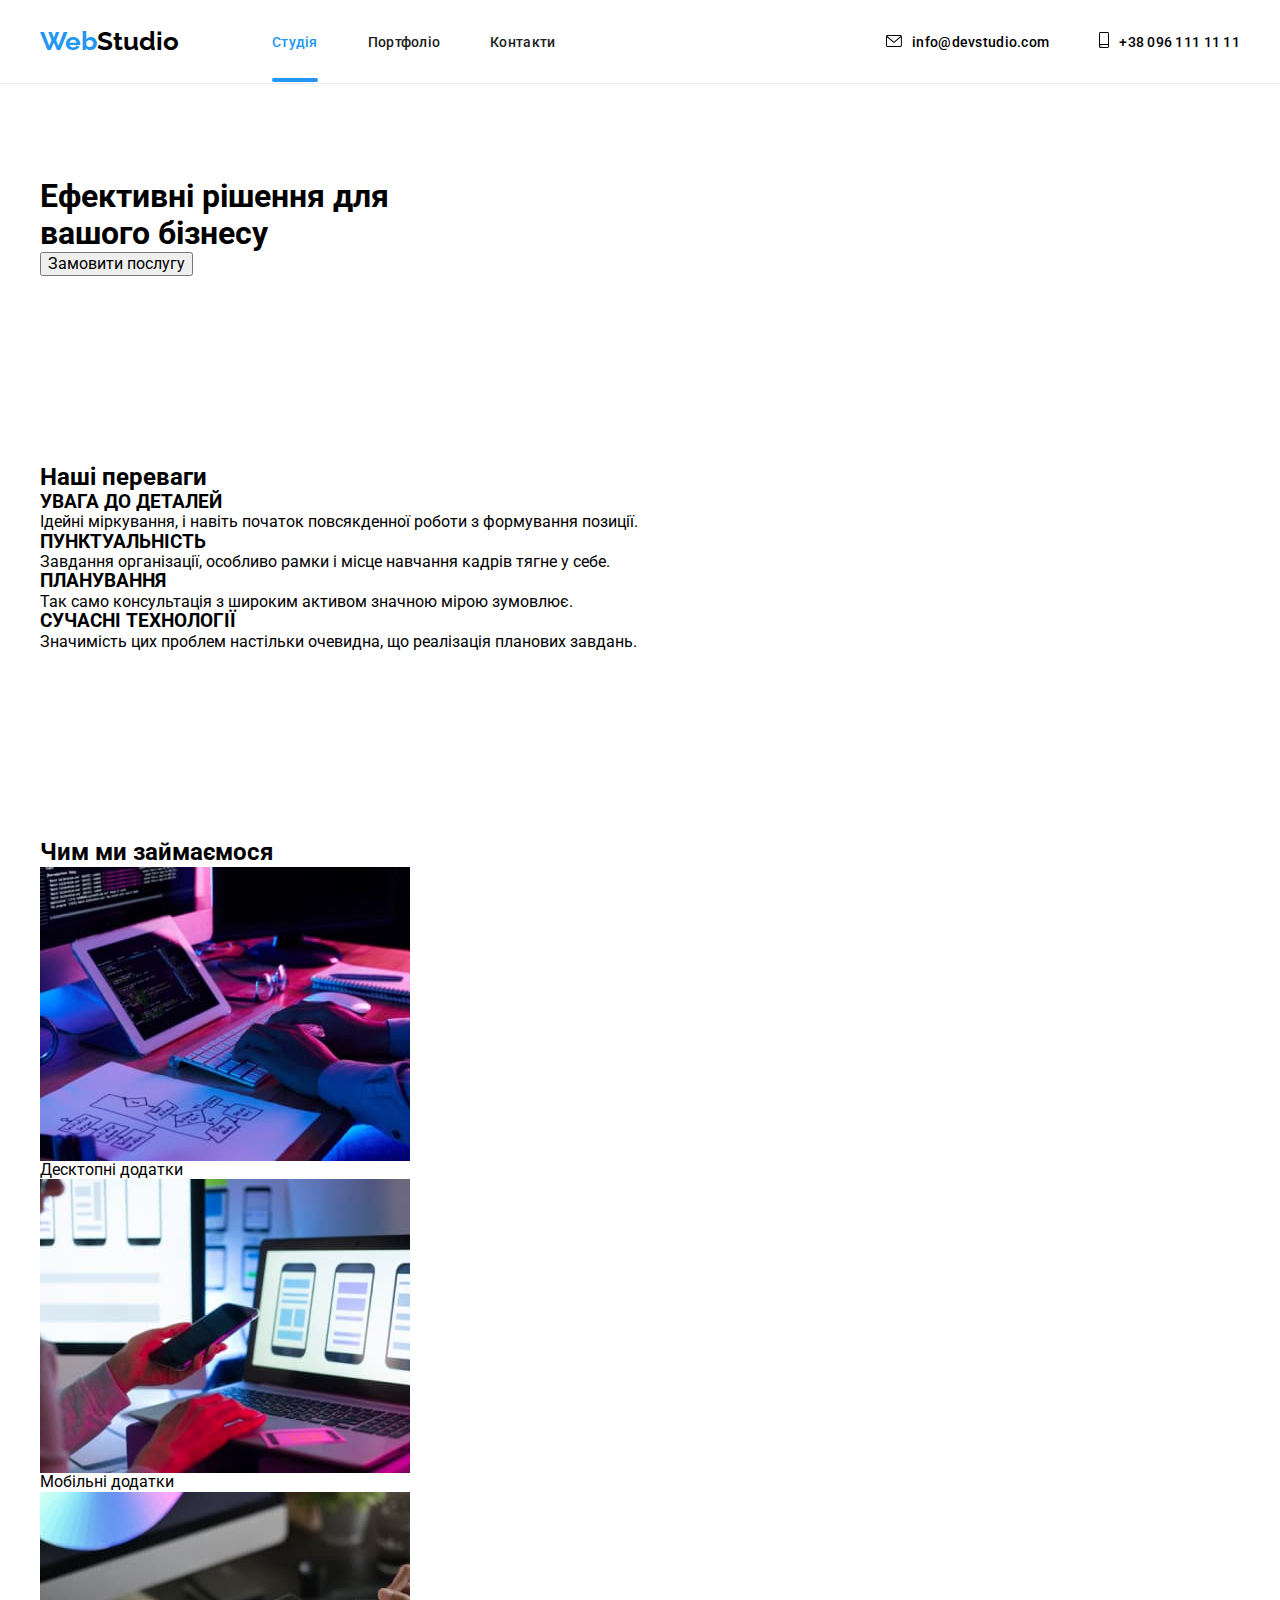
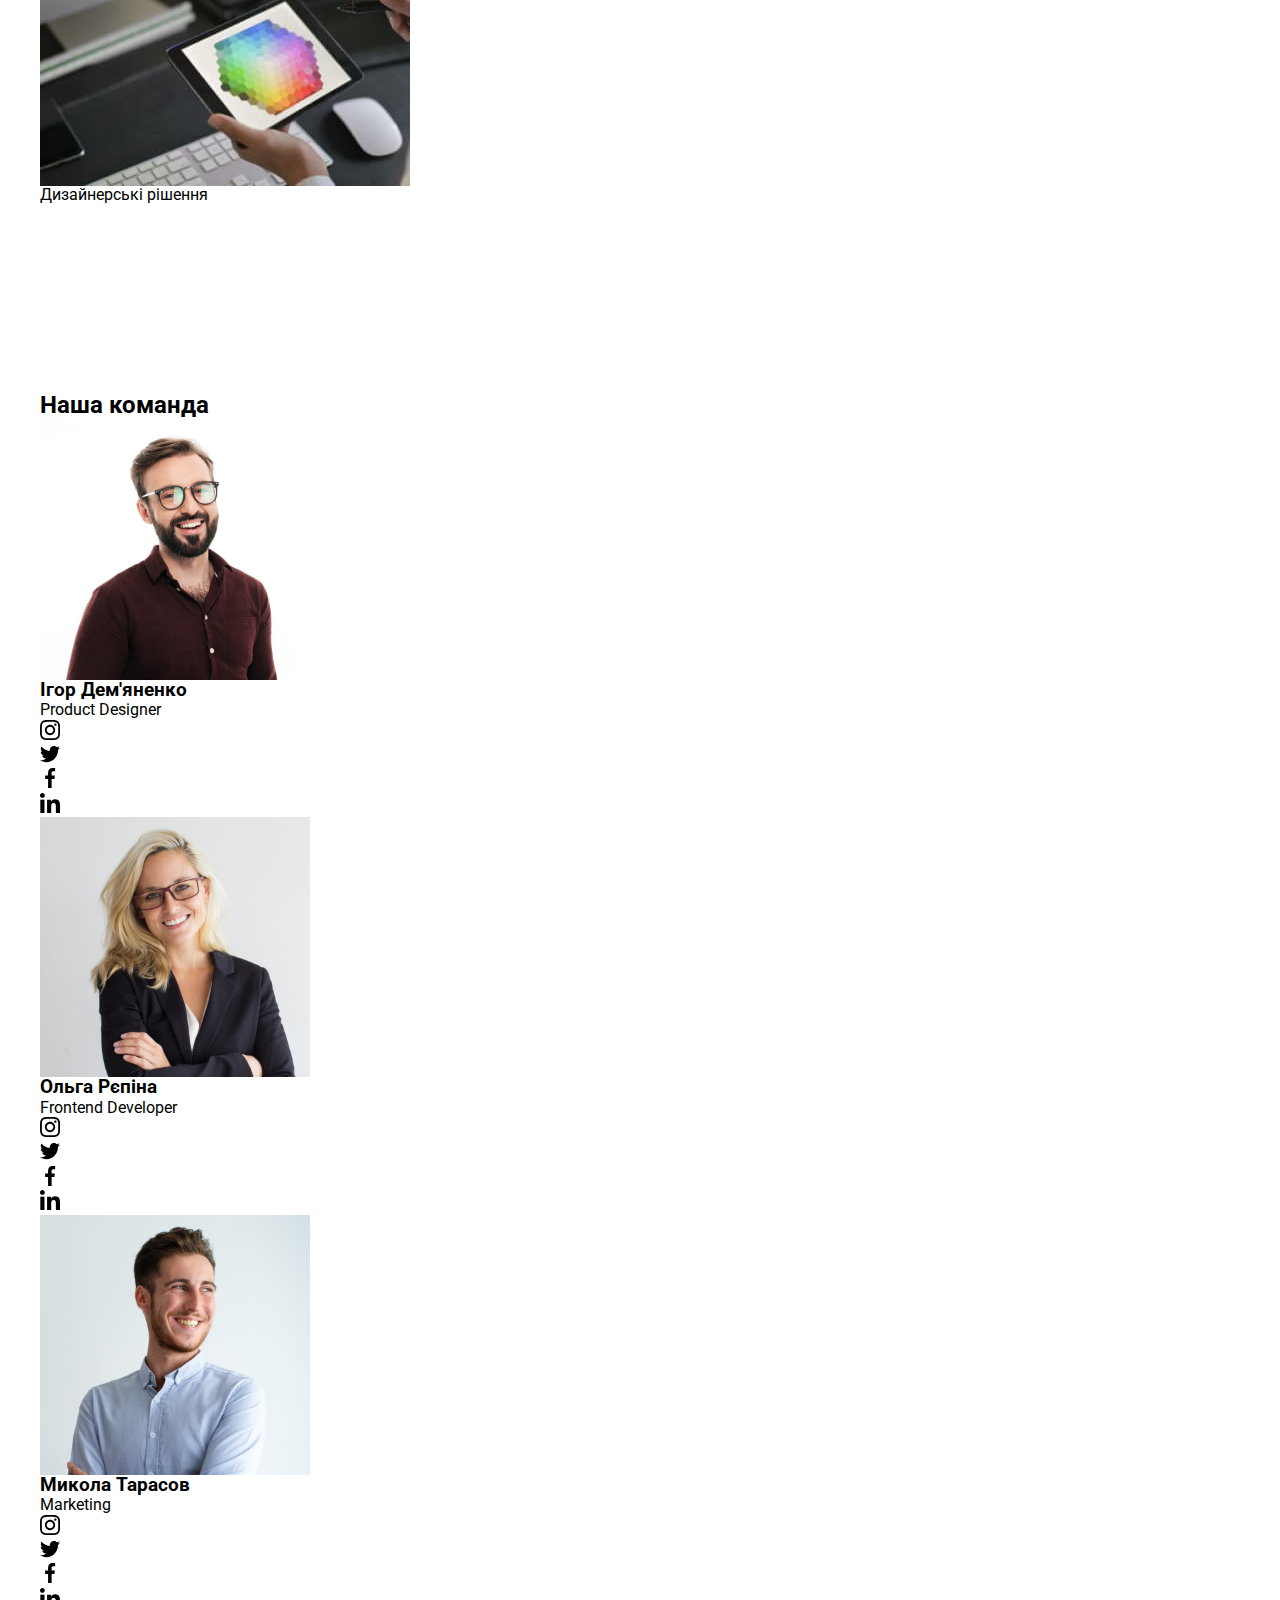
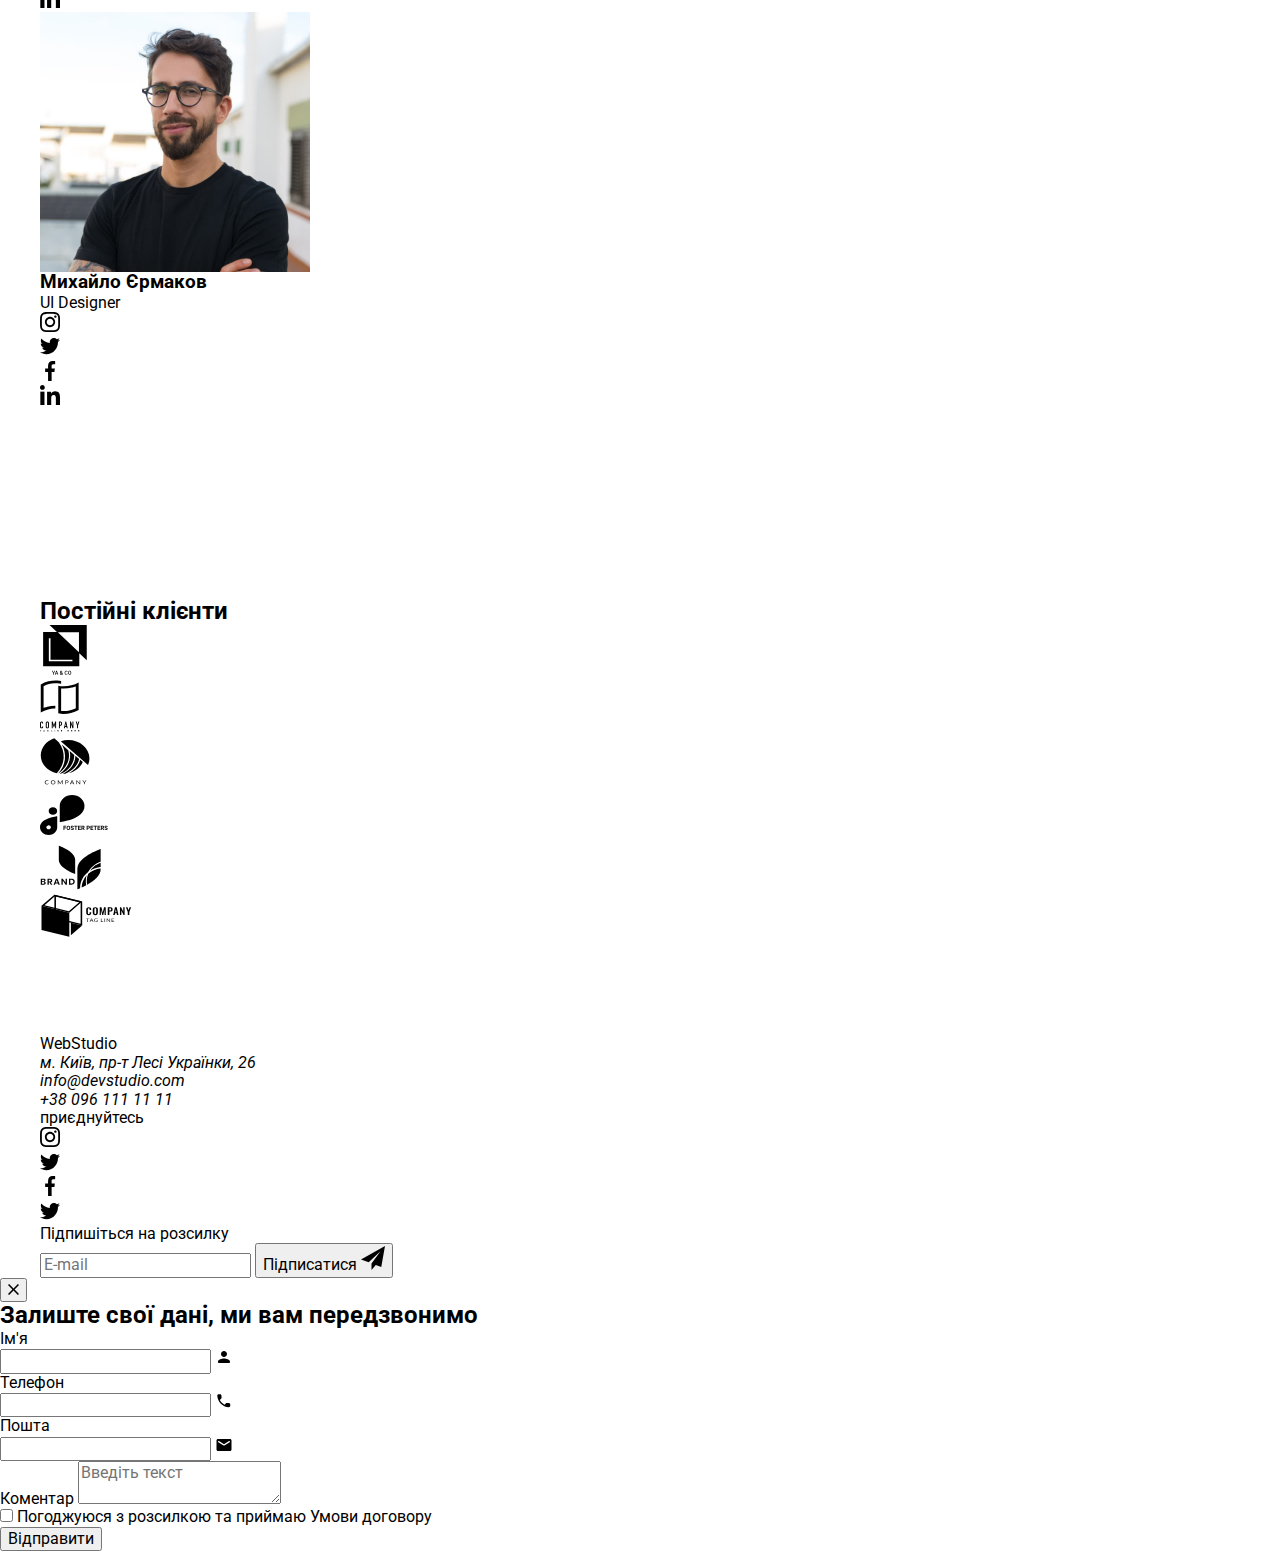
==== commit 5b97e60b: "add scc header" ====
--- a/index.html
+++ b/index.html
@@ -20,11 +20,11 @@
           <a class="header__logo" href="#"><span>Web</span>Studio</a>
           <nav class="navigation">
             <ul class="navigation__menu">
-              <li class="navigation__link current"><a href="#">Студія</a></li>
-              <li class="navigation__link">
-                <a href="./portfolio.html">Портфоліо</a>
+              <li class="navigation__item current"><a href="#" class="navigation__link">Студія</a></li>
+              <li class="navigation__item">
+                <a href="./portfolio.html" class="navigation__link">Портфоліо</a>
               </li>
-              <li class="navigation__link"><a href="#">Контакти</a></li>
+              <li class="navigation__item"><a href="#" class="navigation__link">Контакти</a></li>
             </ul>
           </nav>
           <ul class="header__information">
--- a/css/main.min.css
+++ b/css/main.min.css
@@ -1 +1 @@
-/*! modern-normalize v1.1.0 | MIT License | https://github.com/sindresorhus/modern-normalize */*,::before,::after{-webkit-box-sizing:border-box;box-sizing:border-box}html{line-height:1.15;-webkit-text-size-adjust:100%;-moz-tab-size:4;-o-tab-size:4;tab-size:4}body{margin:0;font-family:system-ui,-apple-system,"Segoe UI",Roboto,Helvetica,Arial,sans-serif,"Apple Color Emoji","Segoe UI Emoji"}hr{height:0;color:inherit}abbr[title]{-webkit-text-decoration:underline dotted;text-decoration:underline dotted}b,strong{font-weight:bolder}code,kbd,samp,pre{font-family:ui-monospace,SFMono-Regular,Consolas,"Liberation Mono",Menlo,monospace;font-size:1em}small{font-size:80%}sub,sup{font-size:75%;line-height:0;position:relative;vertical-align:baseline}sub{bottom:-0.25em}sup{top:-0.5em}table{text-indent:0;border-color:inherit}button,input,optgroup,select,textarea{font-family:inherit;font-size:100%;line-height:1.15;margin:0}button,select{text-transform:none}button,[type=button],[type=reset],[type=submit]{-webkit-appearance:button}::-moz-focus-inner{border-style:none;padding:0}:-moz-focusring{outline:1px dotted ButtonText}:-moz-ui-invalid{box-shadow:none}legend{padding:0}progress{vertical-align:baseline}::-webkit-inner-spin-button,::-webkit-outer-spin-button{height:auto}[type=search]{-webkit-appearance:textfield;outline-offset:-2px}::-webkit-search-decoration{-webkit-appearance:none}::-webkit-file-upload-button{-webkit-appearance:button;font:inherit}summary{display:list-item}/*# sourceMappingURL=main.min.css.map */+/*! modern-normalize v1.1.0 | MIT License | https://github.com/sindresorhus/modern-normalize */*,::before,::after{-webkit-box-sizing:border-box;box-sizing:border-box}html{line-height:1.15;-webkit-text-size-adjust:100%;-moz-tab-size:4;-o-tab-size:4;tab-size:4}body{margin:0;font-family:system-ui,-apple-system,"Segoe UI",Roboto,Helvetica,Arial,sans-serif,"Apple Color Emoji","Segoe UI Emoji"}hr{height:0;color:inherit}abbr[title]{-webkit-text-decoration:underline dotted;text-decoration:underline dotted}b,strong{font-weight:bolder}code,kbd,samp,pre{font-family:ui-monospace,SFMono-Regular,Consolas,"Liberation Mono",Menlo,monospace;font-size:1em}small{font-size:80%}sub,sup{font-size:75%;line-height:0;position:relative;vertical-align:baseline}sub{bottom:-0.25em}sup{top:-0.5em}table{text-indent:0;border-color:inherit}button,input,optgroup,select,textarea{font-family:inherit;font-size:100%;line-height:1.15;margin:0}button,select{text-transform:none}button,[type=button],[type=reset],[type=submit]{-webkit-appearance:button}::-moz-focus-inner{border-style:none;padding:0}:-moz-focusring{outline:1px dotted ButtonText}:-moz-ui-invalid{box-shadow:none}legend{padding:0}progress{vertical-align:baseline}::-webkit-inner-spin-button,::-webkit-outer-spin-button{height:auto}[type=search]{-webkit-appearance:textfield;outline-offset:-2px}::-webkit-search-decoration{-webkit-appearance:none}::-webkit-file-upload-button{-webkit-appearance:button;font:inherit}summary{display:list-item}.header{border-bottom:1px solid #ececec}.header__container{display:-webkit-box;display:-ms-flexbox;display:flex;-webkit-box-align:center;-ms-flex-align:center;align-items:center}.header__logo{font-family:"Raleway",sans-serif;font-weight:700;font-size:26px;line-height:1.2;color:#000}.header__logo span{color:#2196f3}.header__information{margin-left:auto;display:-webkit-box;display:-ms-flexbox;display:flex;-webkit-box-align:center;-ms-flex-align:center;align-items:center}.header__mail{margin-right:50px}.header__mail a,.header__phone a{display:-webkit-box;display:-ms-flexbox;display:flex;-webkit-box-align:center;-ms-flex-align:center;align-items:center;padding:32px 0;font-weight:500;font-size:14px;letter-spacing:.02em;line-height:1.15;-webkit-transition:color,fill;transition:color,fill;-webkit-transition-duration:250ms;transition-duration:250ms;-webkit-transition-timing-function:cubic-bezier(0.4, 0, 0.2, 1);transition-timing-function:cubic-bezier(0.4, 0, 0.2, 1)}.header__mail a:hover,.header__mail a:focus,.header__phone a:hover,.header__phone a:focus{color:#2196f3;fill:currentColor}.header__mail a span,.header__phone a span{margin-right:10px}.header__mail a span:hover,.header__mail a span:focus,.header__phone a span:hover,.header__phone a span:focus{fill:currentColor}.navigation__menu{padding-left:0;margin-left:93px;display:-webkit-box;display:-ms-flexbox;display:flex;gap:50px}.navigation__item.current .navigation__link{color:#2196f3}.navigation__item.current .navigation__link::after{content:"";position:absolute;opacity:1;bottom:0;left:0;width:100%;height:4px;background-color:#2196f3;border-radius:2px;-webkit-transition:background-color;transition:background-color;-webkit-transition-duration:250ms;transition-duration:250ms;-webkit-transition-timing-function:cubic-bezier(0.4, 0, 0.2, 1);transition-timing-function:cubic-bezier(0.4, 0, 0.2, 1)}.navigation__link{display:block;padding:32px 0;font-weight:500;font-size:14px;line-height:1.15;letter-spacing:.02em;color:#212121;-webkit-transition:color;transition:color;-webkit-transition-duration:250ms;transition-duration:250ms;-webkit-transition-timing-function:cubic-bezier(0.4, 0, 0.2, 1);transition-timing-function:cubic-bezier(0.4, 0, 0.2, 1);position:relative}.navigation__link::after{content:"";opacity:0;position:absolute;bottom:0;left:0;width:100%;height:4px;background-color:#2196f3;border-radius:2px;-webkit-transition:opacity;transition:opacity;-webkit-transition-duration:250ms;transition-duration:250ms;-webkit-transition-timing-function:cubic-bezier(0.4, 0, 0.2, 1);transition-timing-function:cubic-bezier(0.4, 0, 0.2, 1)}.navigation__link:hover:after{opacity:1}.navigation__link:hover,.navigation__link:focus{color:#2196f3}body{font-family:"Roboto",sans-serif;font-size:16px;font-weight:400;color:var(--primary-text-color);background-color:var(--bacground-color)}a{text-decoration:none;color:inherit;cursor:pointer}img{display:block;max-width:100%;height:auto}h1,h2,h3,h4,h5,h6,p,ul{margin:0;padding:0}li{list-style:none}.container{max-width:1200px;margin-left:auto;margin-right:auto}.section{padding:94px 0}/*# sourceMappingURL=main.min.css.map */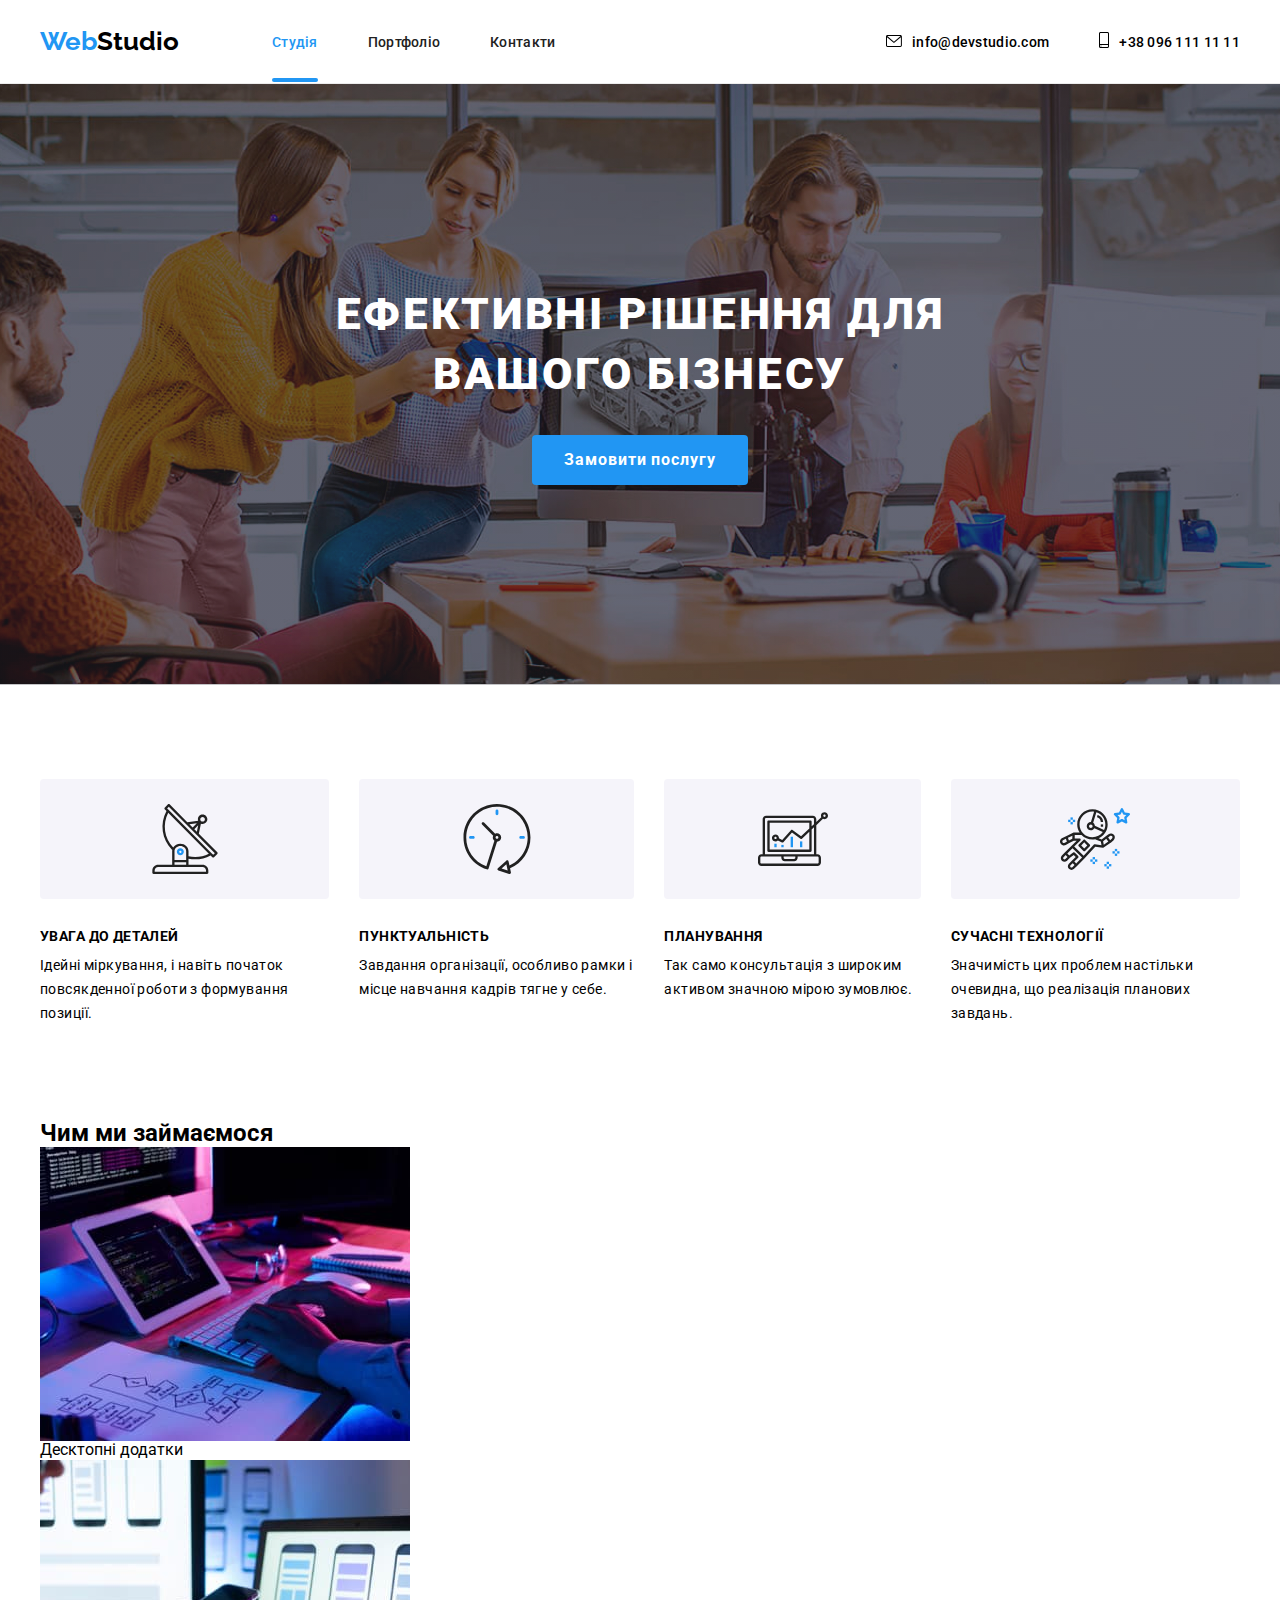
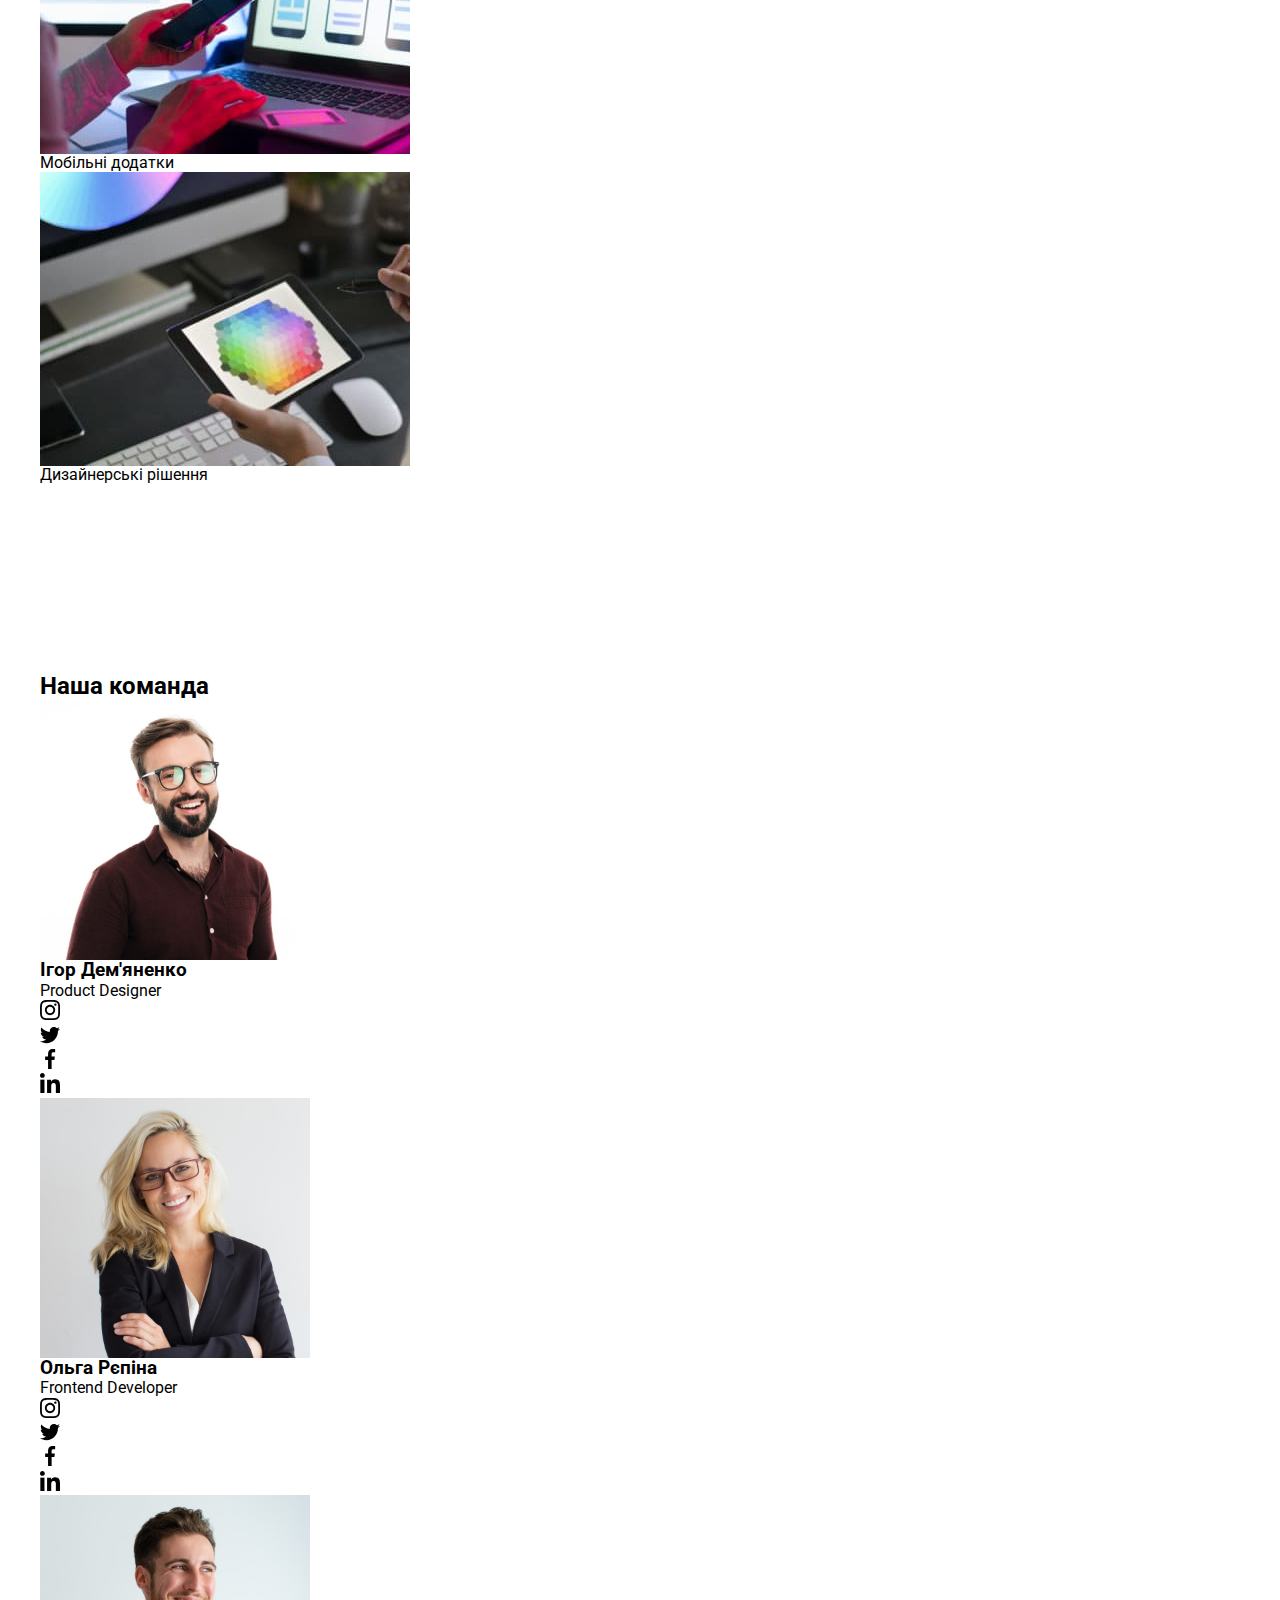
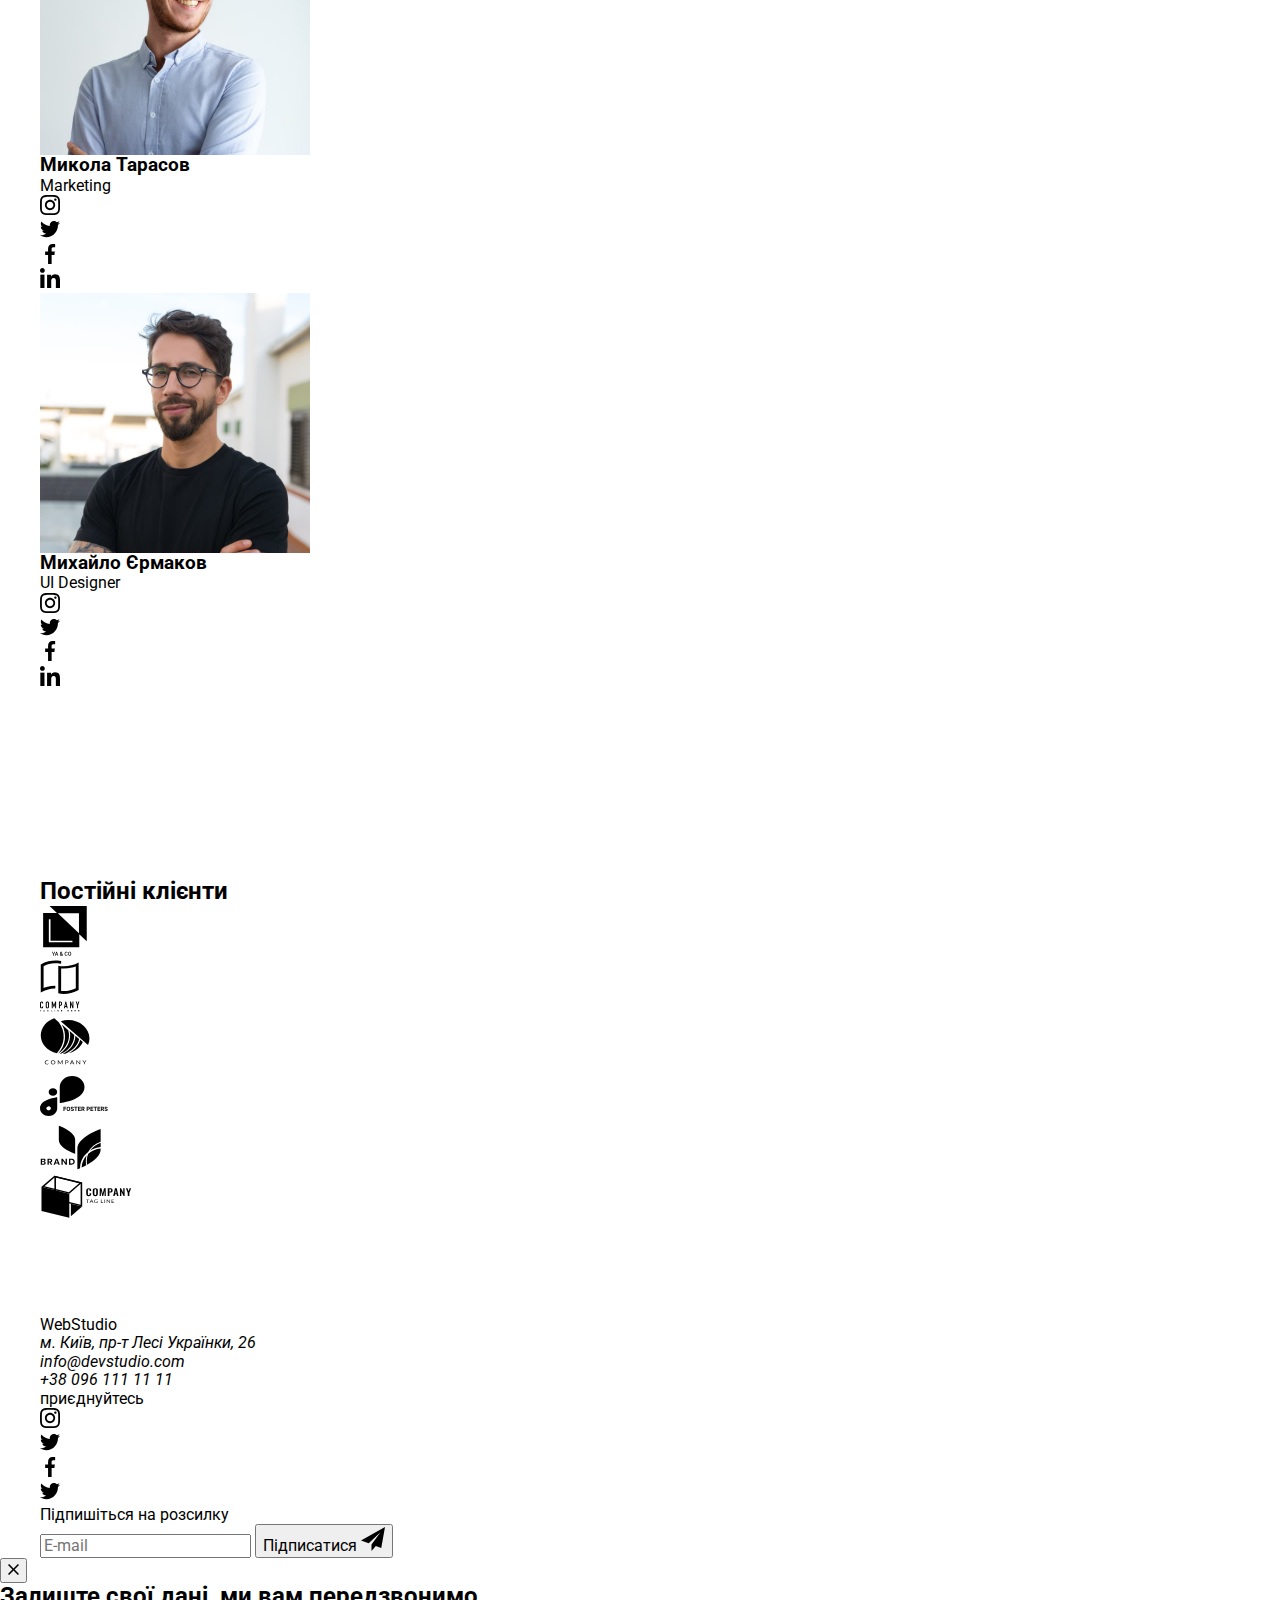
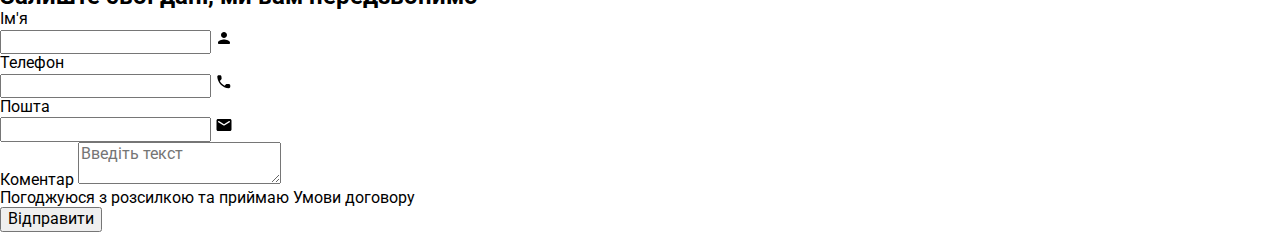
==== commit 18ee403a: "add scss" ====
--- a/index.html
+++ b/index.html
@@ -53,39 +53,39 @@
       </div>
     </header>
     <main>
-      <section class="section hero">
+      <section class="hero section ">
         <div class="container">
-          <h1>Ефективні рішення для <br />вашого бізнесу</h1>
+          <h1 class="hero__title">Ефективні рішення для <br />вашого бізнесу</h1>
           <button class="hero__button" type="button" data-modal-open>Замовити послугу</button>
         </div>
       </section>
-      <section class="section benefits">
+      <section class="benefits section">
         <div class="container">
           <h2 class="visually-hidden">Наші переваги</h2>
           <ul class="benefits__list">
             <li class="benefits__item icon-antena">
-              <h3>УВАГА ДО ДЕТАЛЕЙ</h3>
-              <p>
+              <h3 class="benefits__title">УВАГА ДО ДЕТАЛЕЙ</h3>
+              <p class="benefits__text">
                 Ідейні міркування, і навіть початок повсякденної роботи з
                 формування позиції.
               </p>
             </li>
             <li class="benefits__item icon-clock">
-              <h3>ПУНКТУАЛЬНІСТЬ</h3>
-              <p>
+              <h3 class="benefits__title">ПУНКТУАЛЬНІСТЬ</h3>
+              <p class="benefits__text">
                 Завдання організації, особливо рамки і місце навчання кадрів
                 тягне у себе.
               </p>
             </li>
             <li class="benefits__item icon-diagram">
-              <h3>ПЛАНУВАННЯ</h3>
-              <p>
+              <h3 class="benefits__title">ПЛАНУВАННЯ</h3>
+              <p class="benefits__text">
                 Так само консультація з широким активом значною мірою зумовлює.
               </p>
             </li>
             <li class="benefits__item icon-astronaut">
-              <h3>СУЧАСНІ ТЕХНОЛОГІЇ</h3>
-              <p>
+              <h3 class="benefits__title">СУЧАСНІ ТЕХНОЛОГІЇ</h3>
+              <p class="benefits__text">
                 Значимість цих проблем настільки очевидна, що реалізація
                 планових завдань.
               </p>
@@ -93,12 +93,12 @@
           </ul>
         </div>
       </section>
-      <section class="section about">
+      <section class="about section">
         <div class="container">
-          <h2>Чим ми займаємося</h2>
+          <h2 class="about__title">Чим ми займаємося</h2>
           <ul class="about__list">
             <li class="about__item">
-              <img
+              <img class="about__image"
                 src="./images/img-2.jpg"
                 width="370"
                 height="294"
@@ -107,7 +107,7 @@
               <p class="about__text">Десктопні додатки</p>
             </li>
             <li class="about__item">
-              <img
+              <img class="about__image"
                 src="./images/img-1.jpg"
                 width="370"
                 height="294"
@@ -116,7 +116,7 @@
               <p class="about__text">Мобільні додатки</p>
             </li>
             <li class="about__item">
-              <img
+              <img class="about__image"
                 src="./images/img-3.jpg"
                 width="370"
                 height="294"
--- a/css/main.min.css
+++ b/css/main.min.css
@@ -1 +1 @@
-/*! modern-normalize v1.1.0 | MIT License | https://github.com/sindresorhus/modern-normalize */*,::before,::after{-webkit-box-sizing:border-box;box-sizing:border-box}html{line-height:1.15;-webkit-text-size-adjust:100%;-moz-tab-size:4;-o-tab-size:4;tab-size:4}body{margin:0;font-family:system-ui,-apple-system,"Segoe UI",Roboto,Helvetica,Arial,sans-serif,"Apple Color Emoji","Segoe UI Emoji"}hr{height:0;color:inherit}abbr[title]{-webkit-text-decoration:underline dotted;text-decoration:underline dotted}b,strong{font-weight:bolder}code,kbd,samp,pre{font-family:ui-monospace,SFMono-Regular,Consolas,"Liberation Mono",Menlo,monospace;font-size:1em}small{font-size:80%}sub,sup{font-size:75%;line-height:0;position:relative;vertical-align:baseline}sub{bottom:-0.25em}sup{top:-0.5em}table{text-indent:0;border-color:inherit}button,input,optgroup,select,textarea{font-family:inherit;font-size:100%;line-height:1.15;margin:0}button,select{text-transform:none}button,[type=button],[type=reset],[type=submit]{-webkit-appearance:button}::-moz-focus-inner{border-style:none;padding:0}:-moz-focusring{outline:1px dotted ButtonText}:-moz-ui-invalid{box-shadow:none}legend{padding:0}progress{vertical-align:baseline}::-webkit-inner-spin-button,::-webkit-outer-spin-button{height:auto}[type=search]{-webkit-appearance:textfield;outline-offset:-2px}::-webkit-search-decoration{-webkit-appearance:none}::-webkit-file-upload-button{-webkit-appearance:button;font:inherit}summary{display:list-item}.header{border-bottom:1px solid #ececec}.header__container{display:-webkit-box;display:-ms-flexbox;display:flex;-webkit-box-align:center;-ms-flex-align:center;align-items:center}.header__logo{font-family:"Raleway",sans-serif;font-weight:700;font-size:26px;line-height:1.2;color:#000}.header__logo span{color:#2196f3}.header__information{margin-left:auto;display:-webkit-box;display:-ms-flexbox;display:flex;-webkit-box-align:center;-ms-flex-align:center;align-items:center}.header__mail{margin-right:50px}.header__mail a,.header__phone a{display:-webkit-box;display:-ms-flexbox;display:flex;-webkit-box-align:center;-ms-flex-align:center;align-items:center;padding:32px 0;font-weight:500;font-size:14px;letter-spacing:.02em;line-height:1.15;-webkit-transition:color,fill;transition:color,fill;-webkit-transition-duration:250ms;transition-duration:250ms;-webkit-transition-timing-function:cubic-bezier(0.4, 0, 0.2, 1);transition-timing-function:cubic-bezier(0.4, 0, 0.2, 1)}.header__mail a:hover,.header__mail a:focus,.header__phone a:hover,.header__phone a:focus{color:#2196f3;fill:currentColor}.header__mail a span,.header__phone a span{margin-right:10px}.header__mail a span:hover,.header__mail a span:focus,.header__phone a span:hover,.header__phone a span:focus{fill:currentColor}.navigation__menu{padding-left:0;margin-left:93px;display:-webkit-box;display:-ms-flexbox;display:flex;gap:50px}.navigation__item.current .navigation__link{color:#2196f3}.navigation__item.current .navigation__link::after{content:"";position:absolute;opacity:1;bottom:0;left:0;width:100%;height:4px;background-color:#2196f3;border-radius:2px;-webkit-transition:background-color;transition:background-color;-webkit-transition-duration:250ms;transition-duration:250ms;-webkit-transition-timing-function:cubic-bezier(0.4, 0, 0.2, 1);transition-timing-function:cubic-bezier(0.4, 0, 0.2, 1)}.navigation__link{display:block;padding:32px 0;font-weight:500;font-size:14px;line-height:1.15;letter-spacing:.02em;color:#212121;-webkit-transition:color;transition:color;-webkit-transition-duration:250ms;transition-duration:250ms;-webkit-transition-timing-function:cubic-bezier(0.4, 0, 0.2, 1);transition-timing-function:cubic-bezier(0.4, 0, 0.2, 1);position:relative}.navigation__link::after{content:"";opacity:0;position:absolute;bottom:0;left:0;width:100%;height:4px;background-color:#2196f3;border-radius:2px;-webkit-transition:opacity;transition:opacity;-webkit-transition-duration:250ms;transition-duration:250ms;-webkit-transition-timing-function:cubic-bezier(0.4, 0, 0.2, 1);transition-timing-function:cubic-bezier(0.4, 0, 0.2, 1)}.navigation__link:hover:after{opacity:1}.navigation__link:hover,.navigation__link:focus{color:#2196f3}body{font-family:"Roboto",sans-serif;font-size:16px;font-weight:400;color:var(--primary-text-color);background-color:var(--bacground-color)}a{text-decoration:none;color:inherit;cursor:pointer}img{display:block;max-width:100%;height:auto}h1,h2,h3,h4,h5,h6,p,ul{margin:0;padding:0}li{list-style:none}.container{max-width:1200px;margin-left:auto;margin-right:auto}.section{padding:94px 0}/*# sourceMappingURL=main.min.css.map */+/*! modern-normalize v1.1.0 | MIT License | https://github.com/sindresorhus/modern-normalize */*,::before,::after{-webkit-box-sizing:border-box;box-sizing:border-box}html{line-height:1.15;-webkit-text-size-adjust:100%;-moz-tab-size:4;-o-tab-size:4;tab-size:4}body{margin:0;font-family:system-ui,-apple-system,"Segoe UI",Roboto,Helvetica,Arial,sans-serif,"Apple Color Emoji","Segoe UI Emoji"}hr{height:0;color:inherit}abbr[title]{-webkit-text-decoration:underline dotted;text-decoration:underline dotted}b,strong{font-weight:bolder}code,kbd,samp,pre{font-family:ui-monospace,SFMono-Regular,Consolas,"Liberation Mono",Menlo,monospace;font-size:1em}small{font-size:80%}sub,sup{font-size:75%;line-height:0;position:relative;vertical-align:baseline}sub{bottom:-0.25em}sup{top:-0.5em}table{text-indent:0;border-color:inherit}button,input,optgroup,select,textarea{font-family:inherit;font-size:100%;line-height:1.15;margin:0}button,select{text-transform:none}button,[type=button],[type=reset],[type=submit]{-webkit-appearance:button}::-moz-focus-inner{border-style:none;padding:0}:-moz-focusring{outline:1px dotted ButtonText}:-moz-ui-invalid{box-shadow:none}legend{padding:0}progress{vertical-align:baseline}::-webkit-inner-spin-button,::-webkit-outer-spin-button{height:auto}[type=search]{-webkit-appearance:textfield;outline-offset:-2px}::-webkit-search-decoration{-webkit-appearance:none}::-webkit-file-upload-button{-webkit-appearance:button;font:inherit}summary{display:list-item}body{font-family:"Roboto",sans-serif;font-size:16px;font-weight:400;color:var(--primary-text-color);background-color:var(--bacground-color)}a{text-decoration:none;color:inherit;cursor:pointer}img{display:block;max-width:100%;height:auto}h1,h2,h3,h4,h5,h6,p,ul{margin:0;padding:0}li{list-style:none}.container{max-width:1200px;margin-left:auto;margin-right:auto}.section{padding:94px 0}.visually-hidden{position:absolute;white-space:nowrap;width:1px;height:1px;overflow:hidden;border:0;padding:0;clip:rect(0 0 0 0);-webkit-clip-path:inset(50%);clip-path:inset(50%);margin:-1px}.header{border-bottom:1px solid #ececec}.header__container{display:-webkit-box;display:-ms-flexbox;display:flex;-webkit-box-align:center;-ms-flex-align:center;align-items:center}.header__logo{font-family:"Raleway",sans-serif;font-weight:700;font-size:26px;line-height:1.2;color:#000}.header__logo span{color:#2196f3}.header__information{margin-left:auto;display:-webkit-box;display:-ms-flexbox;display:flex;-webkit-box-align:center;-ms-flex-align:center;align-items:center}.header__mail{margin-right:50px}.header__mail a,.header__phone a{display:-webkit-box;display:-ms-flexbox;display:flex;-webkit-box-align:center;-ms-flex-align:center;align-items:center;padding:32px 0;font-weight:500;font-size:14px;letter-spacing:.02em;line-height:1.15;-webkit-transition:color,fill;transition:color,fill;-webkit-transition-duration:250ms;transition-duration:250ms;-webkit-transition-timing-function:cubic-bezier(0.4, 0, 0.2, 1);transition-timing-function:cubic-bezier(0.4, 0, 0.2, 1)}.header__mail a:hover,.header__mail a:focus,.header__phone a:hover,.header__phone a:focus{color:#2196f3;fill:currentColor}.header__mail a span,.header__phone a span{margin-right:10px}.header__mail a span:hover,.header__mail a span:focus,.header__phone a span:hover,.header__phone a span:focus{fill:currentColor}.navigation__menu{padding-left:0;margin-left:93px;display:-webkit-box;display:-ms-flexbox;display:flex;gap:50px}.navigation__item.current .navigation__link{color:#2196f3}.navigation__item.current .navigation__link::after{content:"";position:absolute;opacity:1;bottom:0;left:0;width:100%;height:4px;background-color:#2196f3;border-radius:2px;-webkit-transition:background-color;transition:background-color;-webkit-transition-duration:250ms;transition-duration:250ms;-webkit-transition-timing-function:cubic-bezier(0.4, 0, 0.2, 1);transition-timing-function:cubic-bezier(0.4, 0, 0.2, 1)}.navigation__link{display:block;padding:32px 0;font-weight:500;font-size:14px;line-height:1.15;letter-spacing:.02em;color:#212121;-webkit-transition:color;transition:color;-webkit-transition-duration:250ms;transition-duration:250ms;-webkit-transition-timing-function:cubic-bezier(0.4, 0, 0.2, 1);transition-timing-function:cubic-bezier(0.4, 0, 0.2, 1);position:relative}.navigation__link::after{content:"";opacity:0;position:absolute;bottom:0;left:0;width:100%;height:4px;background-color:#2196f3;border-radius:2px;-webkit-transition:opacity;transition:opacity;-webkit-transition-duration:250ms;transition-duration:250ms;-webkit-transition-timing-function:cubic-bezier(0.4, 0, 0.2, 1);transition-timing-function:cubic-bezier(0.4, 0, 0.2, 1)}.navigation__link:hover:after{opacity:1}.navigation__link:hover,.navigation__link:focus{color:#2196f3}.section.hero{padding:200px 0}.hero{background-image:-webkit-gradient(linear, left top, right top, from(rgba(47, 48, 58, 0.4)), to(rgba(47, 48, 58, 0.4))),url("../images/background-image.jpg");background-image:linear-gradient(to right, rgba(47, 48, 58, 0.4), rgba(47, 48, 58, 0.4)),url("../images/background-image.jpg");background-position:center;background-repeat:no-repeat;background-size:auto;text-align:center}.hero__title{font-weight:900;font-size:44px;line-height:1.37;color:#fff;text-transform:uppercase;letter-spacing:.06em}.hero__button{margin-top:30px;padding:10px 32px;color:#fff;background-color:#2196f3;font-family:"Roboto",sans-serif;font-size:16px;font-weight:700;letter-spacing:.06em;line-height:1.87;cursor:pointer;border:0;border-radius:4px;-webkit-transition:background-color;transition:background-color;-webkit-transition-duration:250ms;transition-duration:250ms;-webkit-transition-timing-function:cubic-bezier(0.4, 0, 0.2, 1);transition-timing-function:cubic-bezier(0.4, 0, 0.2, 1)}.hero__button:hover,.hero__button:focus{background-color:#188ce8}.benefits.section{padding-bottom:0}.benefits__list{display:-webkit-box;display:-ms-flexbox;display:flex;gap:30px}.benefits__item::before{content:" ";display:block;height:120px;background-size:auto;background-repeat:no-repeat;background-position:center;background-color:#f5f4fa;border-radius:4px}.benefits__title{margin-top:30px;color:var(--titles-color);font-weight:700;line-height:1.14;letter-spacing:.03em;font-size:14px;text-transform:uppercase}.benefits__text{margin-top:10px;line-height:1.7;font-size:14px;letter-spacing:.03em}.icon-antena::before{background-image:url("../images/antenna.svg")}.icon-clock::before{background-image:url("../images/clock.svg")}.icon-diagram::before{background-image:url("../images/diagram.svg")}.icon-astronaut::before{background-image:url("../images/astronaut.svg")}/*# sourceMappingURL=main.min.css.map */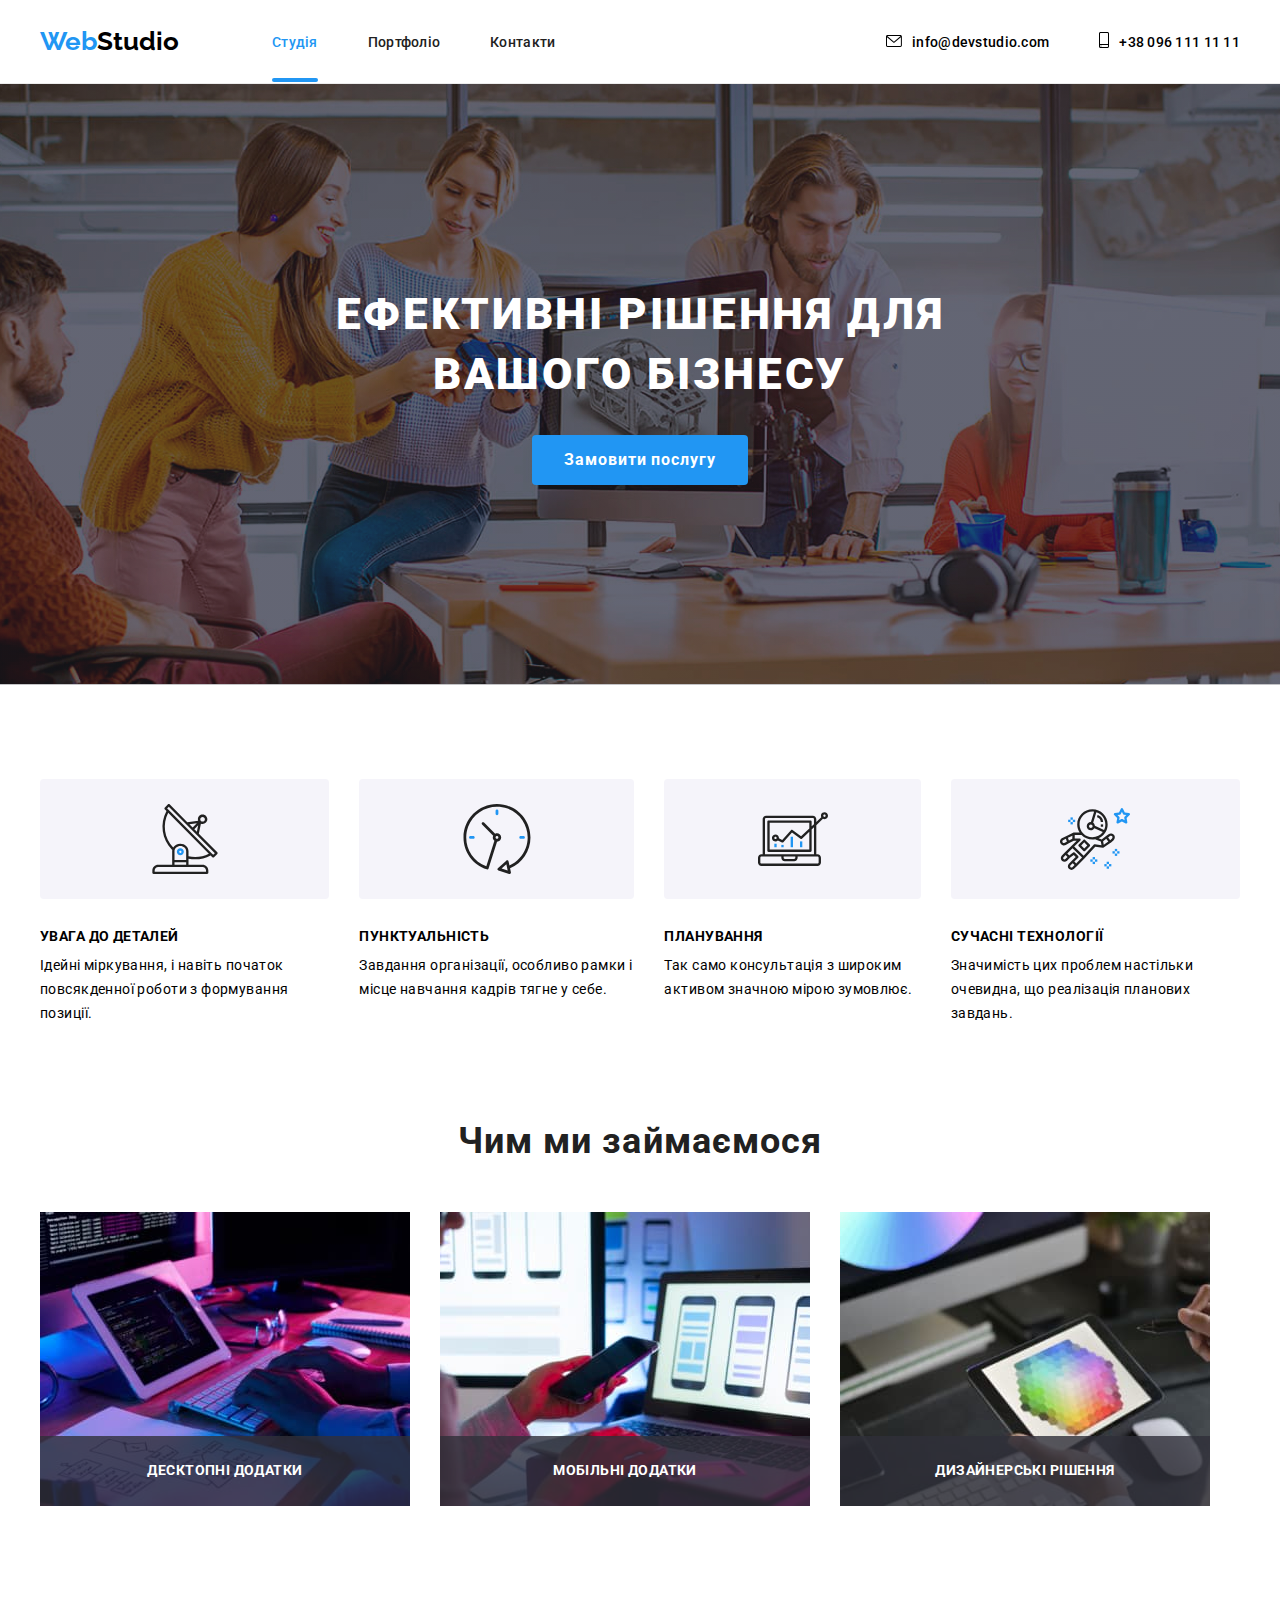
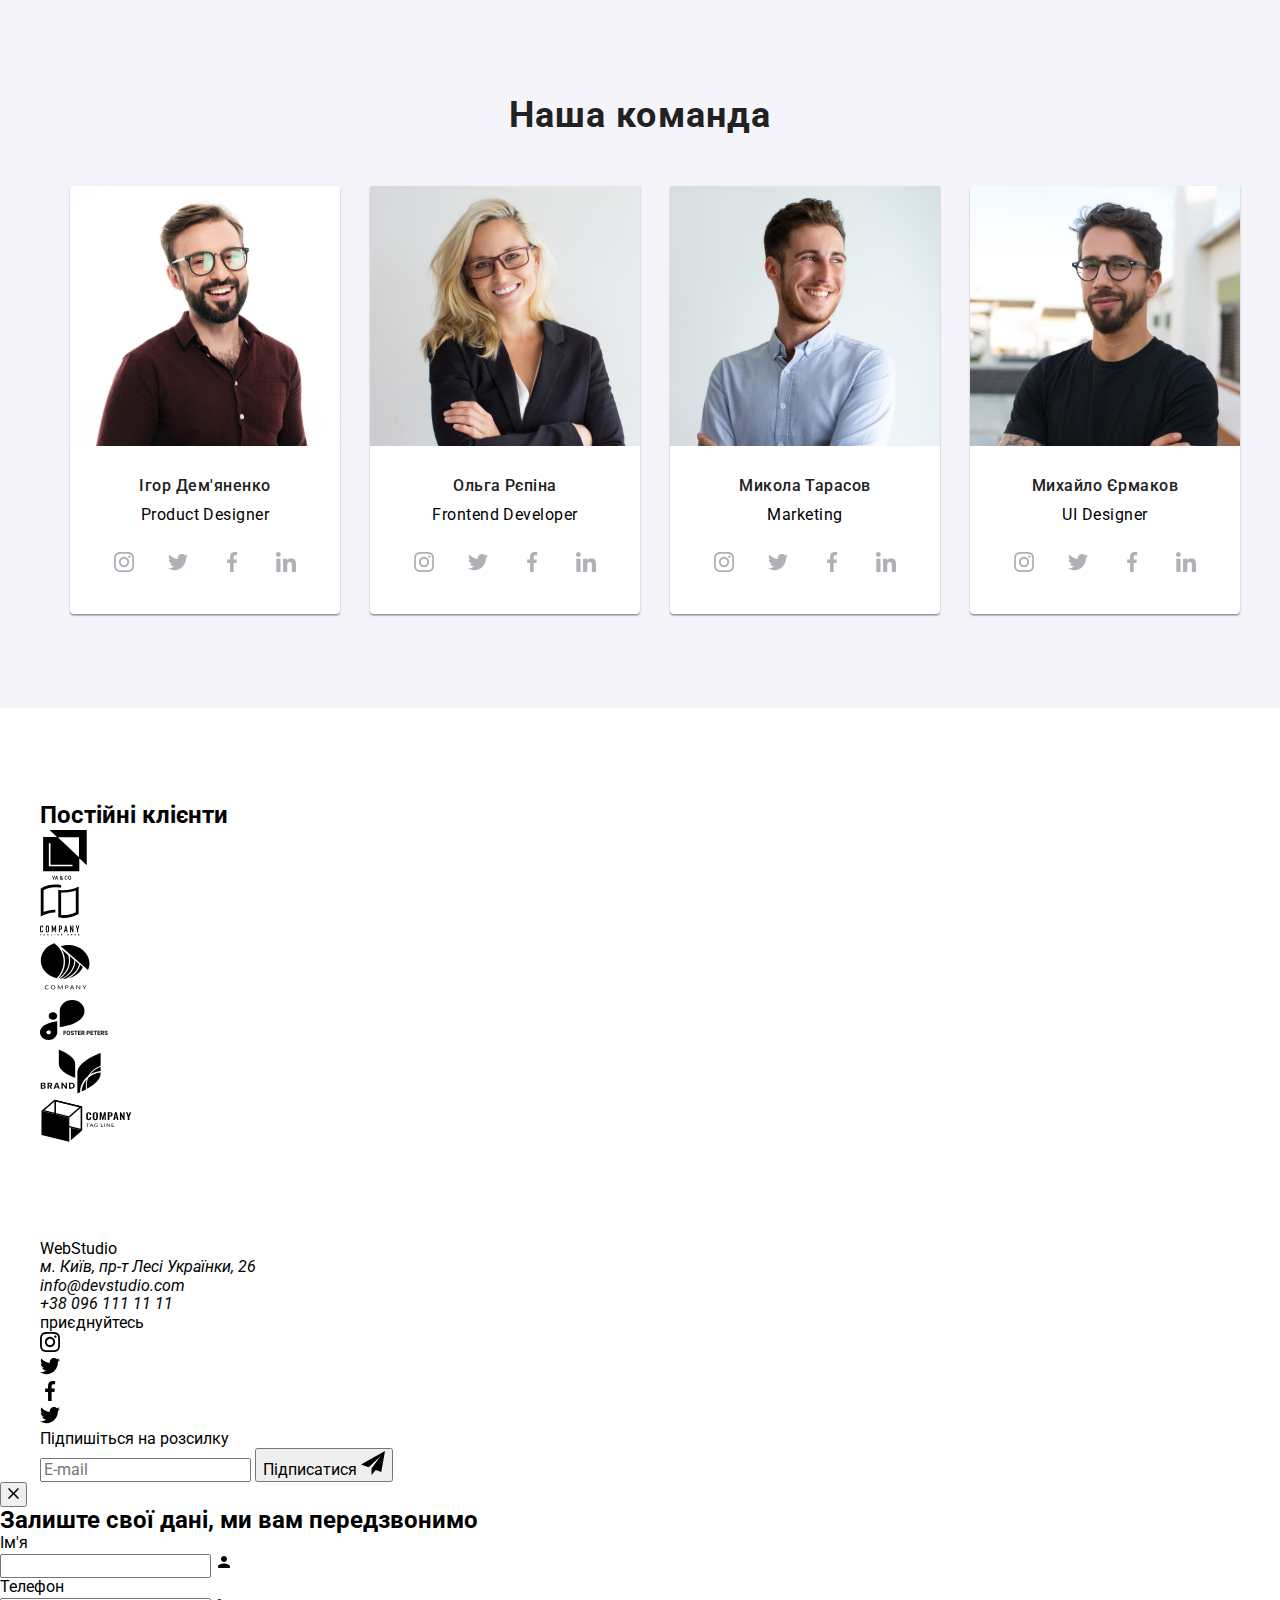
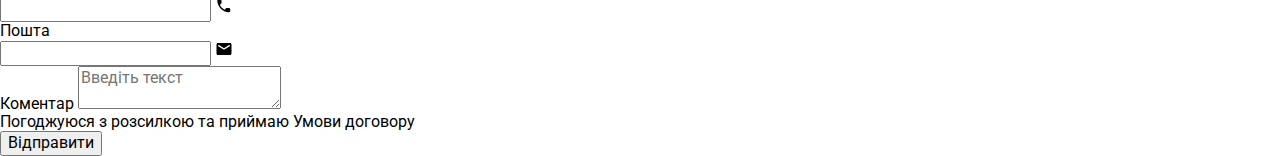
==== commit 67da8711: "add scss" ====
--- a/index.html
+++ b/index.html
@@ -127,9 +127,9 @@
           </ul>
         </div>
       </section>
-      <section class="section team">
+      <section class="team section">
         <div class="container">
-          <h2>Наша команда</h2>
+          <h2 class="team__title">Наша команда</h2>
           <ul class="team__list">
             <li class="team__item">
               <img
@@ -141,7 +141,7 @@
               <div class="team__text">
                 <h3>Ігор Дем'яненко</h3>
                 <p>Product Designer</p>
-                <ul class="social__list">
+                <ul class="social">
                   <li class="social__link">
                     <a href="#" class="social__instagram">
                       <svg width="20" height="20">
@@ -183,7 +183,7 @@
               <div class="team__text">
                 <h3>Ольга Рєпіна</h3>
                 <p>Frontend Developer</p>
-                <ul class="social__list">
+                <ul class="social">
                   <li class="social__link">
                     <a href="#" class="social__instagram">
                       <svg width="20" height="20">
@@ -198,14 +198,14 @@
                       </svg>
                     </a>
                   </li>
-                  <li class="social__link"">
+                  <li class="social__link">
                     <a href="#" class="social__facebook">
                       <svg width="20" height="20">
                         <use href="./images/icons.svg#icon-facebook"></use>
                       </svg>
                     </a>
                   </li>
-                  <li class=social__link"">
+                  <li class="social__link">
                     <a href="#" class="social__linkedin">
                       <svg width="20" height="20">
                         <use href="./images/icons.svg#icon-linkedin"></use>
@@ -225,7 +225,7 @@
               <div class="team__text">
                 <h3>Микола Тарасов</h3>
                 <p>Marketing</p>
-                <ul class="social__list">
+                <ul class="social">
                   <li class="social__link">
                     <a href="#" class="social__instagram">
                       <svg width="20" height="20">
@@ -267,7 +267,7 @@
               <div class="team__text">
                 <h3>Михайло Єрмаков</h3>
                 <p>UI Designer</p>
-                <ul class="social__list">
+                <ul class="social">
                   <li class="social__link">
                     <a href="#" class="social__instagram">
                       <svg width="20" height="20">
--- a/css/main.min.css
+++ b/css/main.min.css
@@ -1 +1 @@
-/*! modern-normalize v1.1.0 | MIT License | https://github.com/sindresorhus/modern-normalize */*,::before,::after{-webkit-box-sizing:border-box;box-sizing:border-box}html{line-height:1.15;-webkit-text-size-adjust:100%;-moz-tab-size:4;-o-tab-size:4;tab-size:4}body{margin:0;font-family:system-ui,-apple-system,"Segoe UI",Roboto,Helvetica,Arial,sans-serif,"Apple Color Emoji","Segoe UI Emoji"}hr{height:0;color:inherit}abbr[title]{-webkit-text-decoration:underline dotted;text-decoration:underline dotted}b,strong{font-weight:bolder}code,kbd,samp,pre{font-family:ui-monospace,SFMono-Regular,Consolas,"Liberation Mono",Menlo,monospace;font-size:1em}small{font-size:80%}sub,sup{font-size:75%;line-height:0;position:relative;vertical-align:baseline}sub{bottom:-0.25em}sup{top:-0.5em}table{text-indent:0;border-color:inherit}button,input,optgroup,select,textarea{font-family:inherit;font-size:100%;line-height:1.15;margin:0}button,select{text-transform:none}button,[type=button],[type=reset],[type=submit]{-webkit-appearance:button}::-moz-focus-inner{border-style:none;padding:0}:-moz-focusring{outline:1px dotted ButtonText}:-moz-ui-invalid{box-shadow:none}legend{padding:0}progress{vertical-align:baseline}::-webkit-inner-spin-button,::-webkit-outer-spin-button{height:auto}[type=search]{-webkit-appearance:textfield;outline-offset:-2px}::-webkit-search-decoration{-webkit-appearance:none}::-webkit-file-upload-button{-webkit-appearance:button;font:inherit}summary{display:list-item}body{font-family:"Roboto",sans-serif;font-size:16px;font-weight:400;color:var(--primary-text-color);background-color:var(--bacground-color)}a{text-decoration:none;color:inherit;cursor:pointer}img{display:block;max-width:100%;height:auto}h1,h2,h3,h4,h5,h6,p,ul{margin:0;padding:0}li{list-style:none}.container{max-width:1200px;margin-left:auto;margin-right:auto}.section{padding:94px 0}.visually-hidden{position:absolute;white-space:nowrap;width:1px;height:1px;overflow:hidden;border:0;padding:0;clip:rect(0 0 0 0);-webkit-clip-path:inset(50%);clip-path:inset(50%);margin:-1px}.header{border-bottom:1px solid #ececec}.header__container{display:-webkit-box;display:-ms-flexbox;display:flex;-webkit-box-align:center;-ms-flex-align:center;align-items:center}.header__logo{font-family:"Raleway",sans-serif;font-weight:700;font-size:26px;line-height:1.2;color:#000}.header__logo span{color:#2196f3}.header__information{margin-left:auto;display:-webkit-box;display:-ms-flexbox;display:flex;-webkit-box-align:center;-ms-flex-align:center;align-items:center}.header__mail{margin-right:50px}.header__mail a,.header__phone a{display:-webkit-box;display:-ms-flexbox;display:flex;-webkit-box-align:center;-ms-flex-align:center;align-items:center;padding:32px 0;font-weight:500;font-size:14px;letter-spacing:.02em;line-height:1.15;-webkit-transition:color,fill;transition:color,fill;-webkit-transition-duration:250ms;transition-duration:250ms;-webkit-transition-timing-function:cubic-bezier(0.4, 0, 0.2, 1);transition-timing-function:cubic-bezier(0.4, 0, 0.2, 1)}.header__mail a:hover,.header__mail a:focus,.header__phone a:hover,.header__phone a:focus{color:#2196f3;fill:currentColor}.header__mail a span,.header__phone a span{margin-right:10px}.header__mail a span:hover,.header__mail a span:focus,.header__phone a span:hover,.header__phone a span:focus{fill:currentColor}.navigation__menu{padding-left:0;margin-left:93px;display:-webkit-box;display:-ms-flexbox;display:flex;gap:50px}.navigation__item.current .navigation__link{color:#2196f3}.navigation__item.current .navigation__link::after{content:"";position:absolute;opacity:1;bottom:0;left:0;width:100%;height:4px;background-color:#2196f3;border-radius:2px;-webkit-transition:background-color;transition:background-color;-webkit-transition-duration:250ms;transition-duration:250ms;-webkit-transition-timing-function:cubic-bezier(0.4, 0, 0.2, 1);transition-timing-function:cubic-bezier(0.4, 0, 0.2, 1)}.navigation__link{display:block;padding:32px 0;font-weight:500;font-size:14px;line-height:1.15;letter-spacing:.02em;color:#212121;-webkit-transition:color;transition:color;-webkit-transition-duration:250ms;transition-duration:250ms;-webkit-transition-timing-function:cubic-bezier(0.4, 0, 0.2, 1);transition-timing-function:cubic-bezier(0.4, 0, 0.2, 1);position:relative}.navigation__link::after{content:"";opacity:0;position:absolute;bottom:0;left:0;width:100%;height:4px;background-color:#2196f3;border-radius:2px;-webkit-transition:opacity;transition:opacity;-webkit-transition-duration:250ms;transition-duration:250ms;-webkit-transition-timing-function:cubic-bezier(0.4, 0, 0.2, 1);transition-timing-function:cubic-bezier(0.4, 0, 0.2, 1)}.navigation__link:hover:after{opacity:1}.navigation__link:hover,.navigation__link:focus{color:#2196f3}.section.hero{padding:200px 0}.hero{background-image:-webkit-gradient(linear, left top, right top, from(rgba(47, 48, 58, 0.4)), to(rgba(47, 48, 58, 0.4))),url("../images/background-image.jpg");background-image:linear-gradient(to right, rgba(47, 48, 58, 0.4), rgba(47, 48, 58, 0.4)),url("../images/background-image.jpg");background-position:center;background-repeat:no-repeat;background-size:auto;text-align:center}.hero__title{font-weight:900;font-size:44px;line-height:1.37;color:#fff;text-transform:uppercase;letter-spacing:.06em}.hero__button{margin-top:30px;padding:10px 32px;color:#fff;background-color:#2196f3;font-family:"Roboto",sans-serif;font-size:16px;font-weight:700;letter-spacing:.06em;line-height:1.87;cursor:pointer;border:0;border-radius:4px;-webkit-transition:background-color;transition:background-color;-webkit-transition-duration:250ms;transition-duration:250ms;-webkit-transition-timing-function:cubic-bezier(0.4, 0, 0.2, 1);transition-timing-function:cubic-bezier(0.4, 0, 0.2, 1)}.hero__button:hover,.hero__button:focus{background-color:#188ce8}.benefits.section{padding-bottom:0}.benefits__list{display:-webkit-box;display:-ms-flexbox;display:flex;gap:30px}.benefits__item::before{content:" ";display:block;height:120px;background-size:auto;background-repeat:no-repeat;background-position:center;background-color:#f5f4fa;border-radius:4px}.benefits__title{margin-top:30px;color:var(--titles-color);font-weight:700;line-height:1.14;letter-spacing:.03em;font-size:14px;text-transform:uppercase}.benefits__text{margin-top:10px;line-height:1.7;font-size:14px;letter-spacing:.03em}.icon-antena::before{background-image:url("../images/antenna.svg")}.icon-clock::before{background-image:url("../images/clock.svg")}.icon-diagram::before{background-image:url("../images/diagram.svg")}.icon-astronaut::before{background-image:url("../images/astronaut.svg")}/*# sourceMappingURL=main.min.css.map */+/*! modern-normalize v1.1.0 | MIT License | https://github.com/sindresorhus/modern-normalize */*,::before,::after{-webkit-box-sizing:border-box;box-sizing:border-box}html{line-height:1.15;-webkit-text-size-adjust:100%;-moz-tab-size:4;-o-tab-size:4;tab-size:4}body{margin:0;font-family:system-ui,-apple-system,"Segoe UI",Roboto,Helvetica,Arial,sans-serif,"Apple Color Emoji","Segoe UI Emoji"}hr{height:0;color:inherit}abbr[title]{-webkit-text-decoration:underline dotted;text-decoration:underline dotted}b,strong{font-weight:bolder}code,kbd,samp,pre{font-family:ui-monospace,SFMono-Regular,Consolas,"Liberation Mono",Menlo,monospace;font-size:1em}small{font-size:80%}sub,sup{font-size:75%;line-height:0;position:relative;vertical-align:baseline}sub{bottom:-0.25em}sup{top:-0.5em}table{text-indent:0;border-color:inherit}button,input,optgroup,select,textarea{font-family:inherit;font-size:100%;line-height:1.15;margin:0}button,select{text-transform:none}button,[type=button],[type=reset],[type=submit]{-webkit-appearance:button}::-moz-focus-inner{border-style:none;padding:0}:-moz-focusring{outline:1px dotted ButtonText}:-moz-ui-invalid{box-shadow:none}legend{padding:0}progress{vertical-align:baseline}::-webkit-inner-spin-button,::-webkit-outer-spin-button{height:auto}[type=search]{-webkit-appearance:textfield;outline-offset:-2px}::-webkit-search-decoration{-webkit-appearance:none}::-webkit-file-upload-button{-webkit-appearance:button;font:inherit}summary{display:list-item}body{font-family:"Roboto",sans-serif;font-size:16px;font-weight:400;color:var(--primary-text-color);background-color:var(--bacground-color)}a{text-decoration:none;color:inherit;cursor:pointer}img{display:block;max-width:100%;height:auto}h1,h2,h3,h4,h5,h6,p,ul{margin:0;padding:0}li{list-style:none}.container{max-width:1200px;margin-left:auto;margin-right:auto}.section{padding:94px 0}.visually-hidden{position:absolute;white-space:nowrap;width:1px;height:1px;overflow:hidden;border:0;padding:0;clip:rect(0 0 0 0);-webkit-clip-path:inset(50%);clip-path:inset(50%);margin:-1px}.header{border-bottom:1px solid #ececec}.header__container{display:-webkit-box;display:-ms-flexbox;display:flex;-webkit-box-align:center;-ms-flex-align:center;align-items:center}.header__logo{font-family:"Raleway",sans-serif;font-weight:700;font-size:26px;line-height:1.2;color:#000}.header__logo span{color:#2196f3}.header__information{margin-left:auto;display:-webkit-box;display:-ms-flexbox;display:flex;-webkit-box-align:center;-ms-flex-align:center;align-items:center}.header__mail{margin-right:50px}.header__mail a,.header__phone a{display:-webkit-box;display:-ms-flexbox;display:flex;-webkit-box-align:center;-ms-flex-align:center;align-items:center;padding:32px 0;font-weight:500;font-size:14px;letter-spacing:.02em;line-height:1.15;-webkit-transition:color,fill;transition:color,fill;-webkit-transition-duration:250ms;transition-duration:250ms;-webkit-transition-timing-function:cubic-bezier(0.4, 0, 0.2, 1);transition-timing-function:cubic-bezier(0.4, 0, 0.2, 1)}.header__mail a:hover,.header__mail a:focus,.header__phone a:hover,.header__phone a:focus{color:#2196f3;fill:currentColor}.header__mail a span,.header__phone a span{margin-right:10px}.header__mail a span:hover,.header__mail a span:focus,.header__phone a span:hover,.header__phone a span:focus{fill:currentColor}.navigation__menu{padding-left:0;margin-left:93px;display:-webkit-box;display:-ms-flexbox;display:flex;gap:50px}.navigation__item.current .navigation__link{color:#2196f3}.navigation__item.current .navigation__link::after{content:"";position:absolute;opacity:1;bottom:0;left:0;width:100%;height:4px;background-color:#2196f3;border-radius:2px;-webkit-transition:background-color;transition:background-color;-webkit-transition-duration:250ms;transition-duration:250ms;-webkit-transition-timing-function:cubic-bezier(0.4, 0, 0.2, 1);transition-timing-function:cubic-bezier(0.4, 0, 0.2, 1)}.navigation__link{display:block;padding:32px 0;font-weight:500;font-size:14px;line-height:1.15;letter-spacing:.02em;color:#212121;-webkit-transition:color;transition:color;-webkit-transition-duration:250ms;transition-duration:250ms;-webkit-transition-timing-function:cubic-bezier(0.4, 0, 0.2, 1);transition-timing-function:cubic-bezier(0.4, 0, 0.2, 1);position:relative}.navigation__link::after{content:"";opacity:0;position:absolute;bottom:0;left:0;width:100%;height:4px;background-color:#2196f3;border-radius:2px;-webkit-transition:opacity;transition:opacity;-webkit-transition-duration:250ms;transition-duration:250ms;-webkit-transition-timing-function:cubic-bezier(0.4, 0, 0.2, 1);transition-timing-function:cubic-bezier(0.4, 0, 0.2, 1)}.navigation__link:hover:after{opacity:1}.navigation__link:hover,.navigation__link:focus{color:#2196f3}.section.hero{padding:200px 0}.hero{background-image:-webkit-gradient(linear, left top, right top, from(rgba(47, 48, 58, 0.4)), to(rgba(47, 48, 58, 0.4))),url("../images/background-image.jpg");background-image:linear-gradient(to right, rgba(47, 48, 58, 0.4), rgba(47, 48, 58, 0.4)),url("../images/background-image.jpg");background-position:center;background-repeat:no-repeat;background-size:auto;text-align:center}.hero__title{font-weight:900;font-size:44px;line-height:1.37;color:#fff;text-transform:uppercase;letter-spacing:.06em}.hero__button{margin-top:30px;padding:10px 32px;color:#fff;background-color:#2196f3;font-family:"Roboto",sans-serif;font-size:16px;font-weight:700;letter-spacing:.06em;line-height:1.87;cursor:pointer;border:0;border-radius:4px;-webkit-transition:background-color;transition:background-color;-webkit-transition-duration:250ms;transition-duration:250ms;-webkit-transition-timing-function:cubic-bezier(0.4, 0, 0.2, 1);transition-timing-function:cubic-bezier(0.4, 0, 0.2, 1)}.hero__button:hover,.hero__button:focus{background-color:#188ce8}.benefits.section{padding-bottom:0}.benefits__list{display:-webkit-box;display:-ms-flexbox;display:flex;gap:30px}.benefits__item::before{content:" ";display:block;height:120px;background-size:auto;background-repeat:no-repeat;background-position:center;background-color:#f5f4fa;border-radius:4px}.benefits__title{margin-top:30px;color:var(--titles-color);font-weight:700;line-height:1.14;letter-spacing:.03em;font-size:14px;text-transform:uppercase}.benefits__text{margin-top:10px;line-height:1.7;font-size:14px;letter-spacing:.03em}.icon-antena::before{background-image:url("../images/antenna.svg")}.icon-clock::before{background-image:url("../images/clock.svg")}.icon-diagram::before{background-image:url("../images/diagram.svg")}.icon-astronaut::before{background-image:url("../images/astronaut.svg")}.about__list{display:-webkit-box;display:-ms-flexbox;display:flex;gap:30px}.about__item{position:relative}.about__text{width:100%;position:absolute;bottom:0;display:block;left:0;padding:27px 0;text-align:center;font-weight:700;font-size:14px;line-height:1.14;text-align:center;letter-spacing:.03em;text-transform:uppercase;color:#fff;background-color:rgba(47,48,58,.8)}.about__image{width:100%}.about__title{font-weight:700;font-size:36px;letter-spacing:.03em;line-height:1.17;color:#212121;text-align:center;margin-bottom:50px}.team{background-color:#f5f4fa}.team__title{font-weight:700;font-size:36px;line-height:1.17;letter-spacing:.03em;color:#212121;text-align:center;margin-bottom:50px}.team__list{display:-webkit-box;display:-ms-flexbox;display:flex}.team__item{margin-left:30px;-webkit-box-shadow:0px 1px 3px rgba(0,0,0,.12),0px 1px 1px rgba(0,0,0,.14),0px 2px 1px rgba(0,0,0,.2);box-shadow:0px 1px 3px rgba(0,0,0,.12),0px 1px 1px rgba(0,0,0,.14),0px 2px 1px rgba(0,0,0,.2);border-radius:0px 0px 4px 4px;background-color:#fff}.team__item img{width:100%}.team__item h3{font-weight:500;font-size:16px;letter-spacing:.03em;line-height:1.19;color:#212121}.team__item p{line-height:1.19;letter-spacing:.03em;margin-top:10px}.team__text{padding:30px 0;text-align:center}.social{display:-webkit-box;display:-ms-flexbox;display:flex;-webkit-box-pack:center;-ms-flex-pack:center;justify-content:center;-webkit-box-align:center;-ms-flex-align:center;align-items:center;gap:10px;margin-top:16px}.social__link a{fill:#afb1b8;display:-webkit-box;display:-ms-flexbox;display:flex;-webkit-box-align:center;-ms-flex-align:center;align-items:center;align-items:center;-webkit-box-pack:center;-ms-flex-pack:center;justify-content:center;width:44px;height:44px;border-radius:50%;-webkit-transition:background-color,fill,border-radius;transition:background-color,fill,border-radius;-webkit-transition-duration:250ms;transition-duration:250ms;-webkit-transition-timing-function:cubic-bezier(0.4, 0, 0.2, 1);transition-timing-function:cubic-bezier(0.4, 0, 0.2, 1)}.social__link a:hover,.social__link a:focus{background-color:#188ce8;border-radius:50%;fill:#fff}/*# sourceMappingURL=main.min.css.map */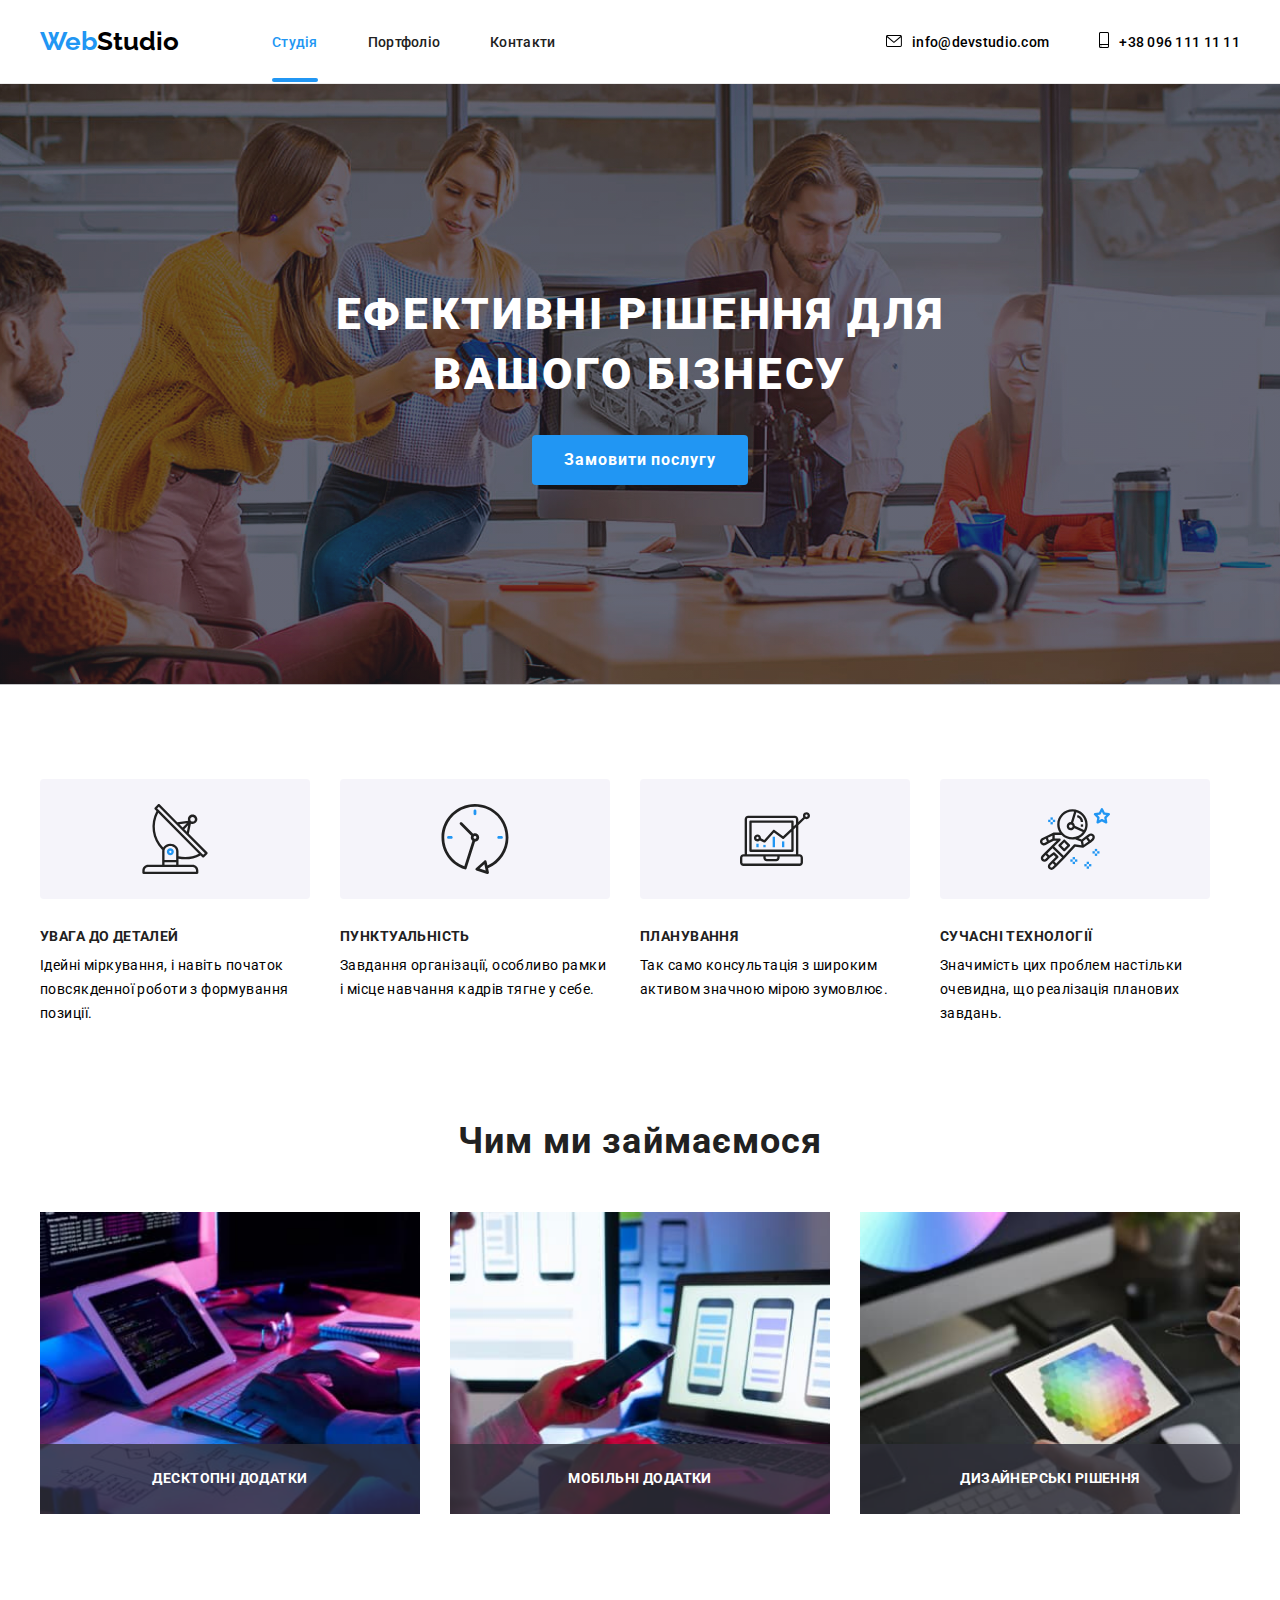
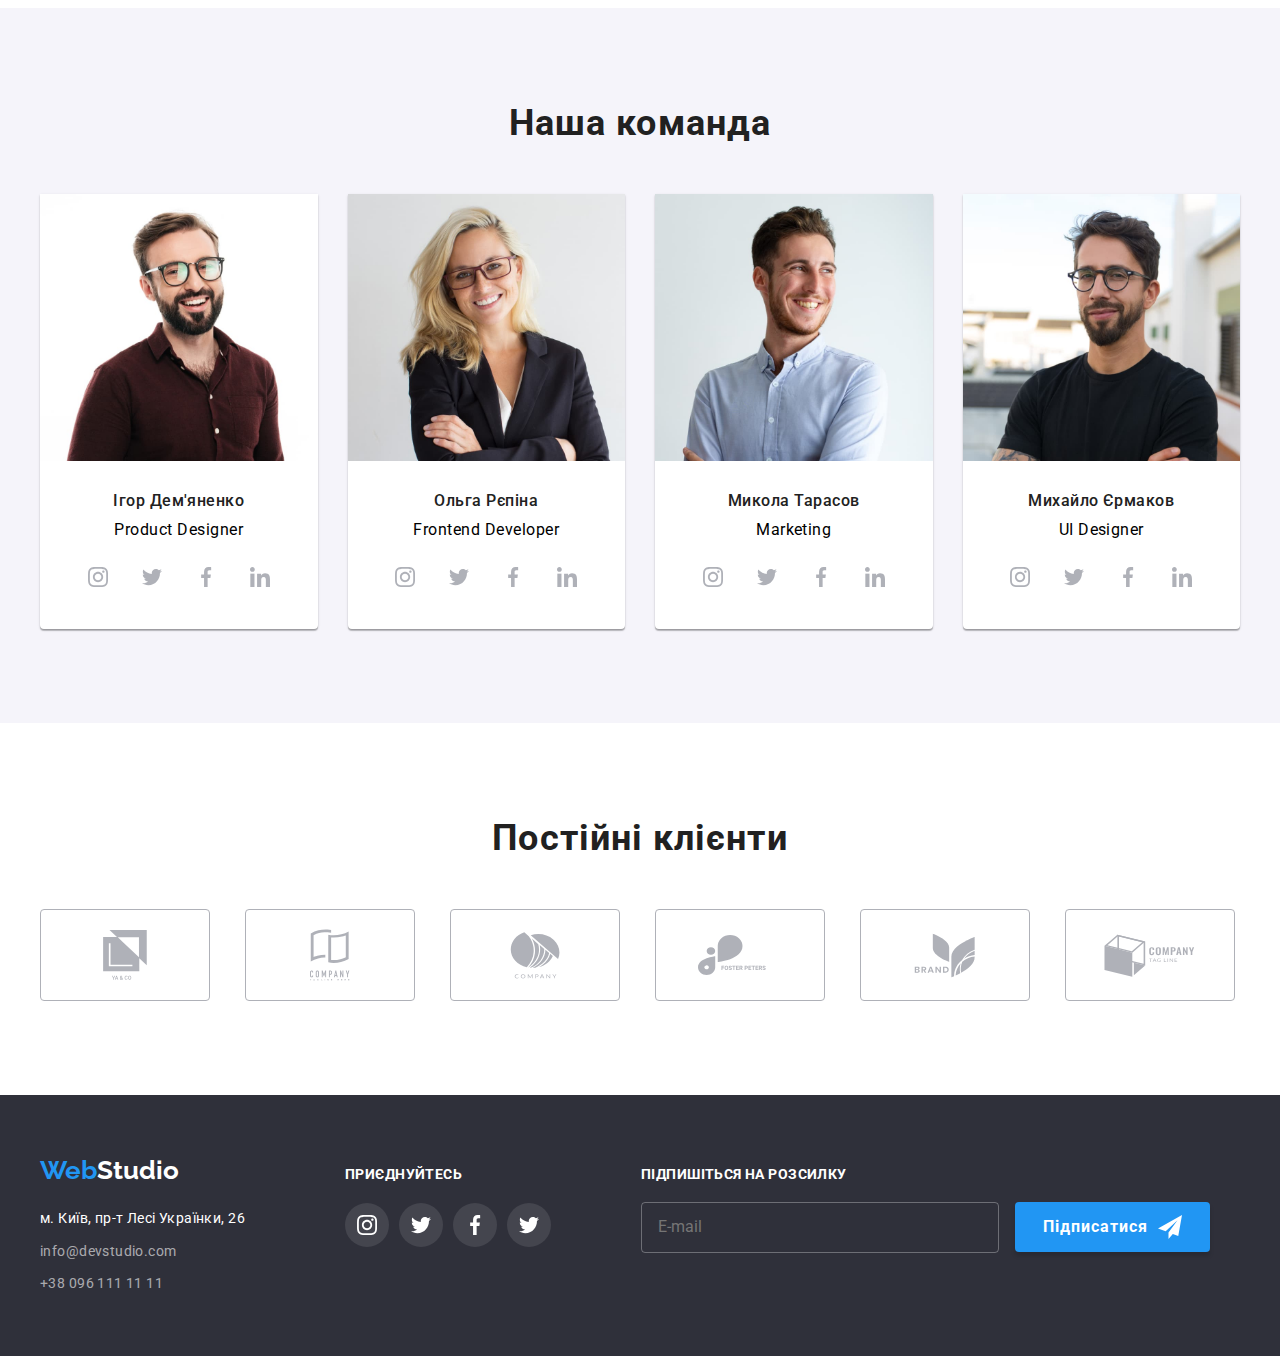
==== commit fc7d60cf: "end index page" ====
--- a/index.html
+++ b/index.html
@@ -302,7 +302,7 @@
           </ul>
         </div>
       </section>
-      <section class="section client">
+      <section class="client section">
         <div class="container">
           <h2 class="client__title">Постійні клієнти</h2>
           <ul class="client__list">
@@ -361,9 +361,8 @@
             >
             <address>
               <ul class="footer__contacts">
-                <li>
+                <li class="footer__address">
                   <a
-                    class="footer__address"
                     href="https://goo.gl/maps/CPtrU1FHBa2aNyZL9"
                     target="_blank"
                     rel="noopener noreferrer nofollow"
@@ -431,58 +430,58 @@
     </footer>
     <div class="backdrop is-hidden" data-modal>
       <div class="modal">
-        <button type="button" class="modal-button" data-modal-close>
+        <button type="button" class="modal__button" data-modal-close>
           <svg width="11" height="11">
             <use href="./images/icons.svg#icon-close"></use>
           </svg>
         </button>
-        <h2 class="modal-title">Залиште свої дані, ми вам передзвонимо</h2>
-        <form name="contact-form" autocomplete="off">
-          <div class="form-input">
-            <label for="person-name" class="form-label">Ім'я</label>
-            <div class="input-wrapper">
-            <input type="text" id="person-name" class="input">
-            <svg class="input-icon" width="18" height="18">
+        <h2 class="modal__title">Залиште свої дані, ми вам передзвонимо</h2>
+        <form name="modal__contact-form" autocomplete="off">
+          <div class="modal__form-input">
+            <label for="person-name" class="modal__form-label">Ім'я</label>
+            <div class="modal__input-wrapper">
+            <input type="text" id="person-name" class="modal__input">
+            <svg class="modal__input-icon" width="18" height="18">
               <use href="./images/icons.svg#icon-person"></use>
             </svg>
           </div>
           </div>
-          <div class="form-input">
-            <label for="person-phone" class="form-label">Телефон</label>
-            <div class="input-wrapper">
-            <input type="tel" id="person-phone" class="input">
-            <svg class="input-icon" width="18" height="18">
+          <div class="modal__form-input">
+            <label for="person-phone" class="modal__form-label">Телефон</label>
+            <div class="modal__input-wrapper">
+            <input type="tel" id="person-phone" class="modal__input">
+            <svg class="modal__input-icon" width="18" height="18">
               <use href="./images/icons.svg#icon-phone"></use>
             </svg>
           </div>
           </div>
-          <div class="form-input">
-            <label for="person-mail" class="form-label">Пошта</label>
-            <div class="input-wrapper">
-            <input type="email" id="person-mail" class="input">
-            <svg class="input-icon mail" width="18" height="18">
+          <div class="modal__form-input">
+            <label for="person-mail" class="modal__form-label">Пошта</label>
+            <div class="modal__input-wrapper">
+            <input type="email" id="person-mail" class="modal__input">
+            <svg class="modal__input-icon modal__input-icon-mail" width="18" height="18">
               <use href="./images/icons.svg#icon-email-modal"></use>
             </svg>
           </div>
           </div>
-          <div class="form-textarea">
-            <label for="person-coment" class="form-label">Коментар</label>
-            <textarea id="person-coment" class="textarea" name="person-coment" placeholder="Введіть текст"></textarea>
-          </div>
-          <div class="form-checkbox">
+          <div class="modal__form-textarea">
+            <label for="person-coment" class="modal__form-label">Коментар</label>
+            <textarea id="person-coment" class="modal__textarea" name="person-coment" placeholder="Введіть текст"></textarea>
+          </div>
+          <div class="modal__form-checkbox">
             <input
-            class="checkbox visually-hidden"
+            class="modal__checkbox visually-hidden"
             id="terms-checkbox"
             type="checkbox"
             name="terms-checkbox"
           />
-          <span class="icon"></span>
-          <label class="checkbox-label" for="terms-checkbox">
+          <span class="modal__icon"></span>
+          <label class="modal__checkbox-label" for="terms-checkbox">
             Погоджуюся з розсилкою та приймаю
-            <a href="#">Умови договору</a>
+            <a class="modal__checkbox-link" href="#">Умови договору</a>
           </label>
           </div>
-          <button class="form-button" type="submit">
+          <button class="modal__form-button" type="submit">
             Відправити
           </button>
         </form>
--- a/css/main.min.css
+++ b/css/main.min.css
@@ -1 +1 @@
-/*! modern-normalize v1.1.0 | MIT License | https://github.com/sindresorhus/modern-normalize */*,::before,::after{-webkit-box-sizing:border-box;box-sizing:border-box}html{line-height:1.15;-webkit-text-size-adjust:100%;-moz-tab-size:4;-o-tab-size:4;tab-size:4}body{margin:0;font-family:system-ui,-apple-system,"Segoe UI",Roboto,Helvetica,Arial,sans-serif,"Apple Color Emoji","Segoe UI Emoji"}hr{height:0;color:inherit}abbr[title]{-webkit-text-decoration:underline dotted;text-decoration:underline dotted}b,strong{font-weight:bolder}code,kbd,samp,pre{font-family:ui-monospace,SFMono-Regular,Consolas,"Liberation Mono",Menlo,monospace;font-size:1em}small{font-size:80%}sub,sup{font-size:75%;line-height:0;position:relative;vertical-align:baseline}sub{bottom:-0.25em}sup{top:-0.5em}table{text-indent:0;border-color:inherit}button,input,optgroup,select,textarea{font-family:inherit;font-size:100%;line-height:1.15;margin:0}button,select{text-transform:none}button,[type=button],[type=reset],[type=submit]{-webkit-appearance:button}::-moz-focus-inner{border-style:none;padding:0}:-moz-focusring{outline:1px dotted ButtonText}:-moz-ui-invalid{box-shadow:none}legend{padding:0}progress{vertical-align:baseline}::-webkit-inner-spin-button,::-webkit-outer-spin-button{height:auto}[type=search]{-webkit-appearance:textfield;outline-offset:-2px}::-webkit-search-decoration{-webkit-appearance:none}::-webkit-file-upload-button{-webkit-appearance:button;font:inherit}summary{display:list-item}body{font-family:"Roboto",sans-serif;font-size:16px;font-weight:400;color:var(--primary-text-color);background-color:var(--bacground-color)}a{text-decoration:none;color:inherit;cursor:pointer}img{display:block;max-width:100%;height:auto}h1,h2,h3,h4,h5,h6,p,ul{margin:0;padding:0}li{list-style:none}.container{max-width:1200px;margin-left:auto;margin-right:auto}.section{padding:94px 0}.visually-hidden{position:absolute;white-space:nowrap;width:1px;height:1px;overflow:hidden;border:0;padding:0;clip:rect(0 0 0 0);-webkit-clip-path:inset(50%);clip-path:inset(50%);margin:-1px}.header{border-bottom:1px solid #ececec}.header__container{display:-webkit-box;display:-ms-flexbox;display:flex;-webkit-box-align:center;-ms-flex-align:center;align-items:center}.header__logo{font-family:"Raleway",sans-serif;font-weight:700;font-size:26px;line-height:1.2;color:#000}.header__logo span{color:#2196f3}.header__information{margin-left:auto;display:-webkit-box;display:-ms-flexbox;display:flex;-webkit-box-align:center;-ms-flex-align:center;align-items:center}.header__mail{margin-right:50px}.header__mail a,.header__phone a{display:-webkit-box;display:-ms-flexbox;display:flex;-webkit-box-align:center;-ms-flex-align:center;align-items:center;padding:32px 0;font-weight:500;font-size:14px;letter-spacing:.02em;line-height:1.15;-webkit-transition:color,fill;transition:color,fill;-webkit-transition-duration:250ms;transition-duration:250ms;-webkit-transition-timing-function:cubic-bezier(0.4, 0, 0.2, 1);transition-timing-function:cubic-bezier(0.4, 0, 0.2, 1)}.header__mail a:hover,.header__mail a:focus,.header__phone a:hover,.header__phone a:focus{color:#2196f3;fill:currentColor}.header__mail a span,.header__phone a span{margin-right:10px}.header__mail a span:hover,.header__mail a span:focus,.header__phone a span:hover,.header__phone a span:focus{fill:currentColor}.navigation__menu{padding-left:0;margin-left:93px;display:-webkit-box;display:-ms-flexbox;display:flex;gap:50px}.navigation__item.current .navigation__link{color:#2196f3}.navigation__item.current .navigation__link::after{content:"";position:absolute;opacity:1;bottom:0;left:0;width:100%;height:4px;background-color:#2196f3;border-radius:2px;-webkit-transition:background-color;transition:background-color;-webkit-transition-duration:250ms;transition-duration:250ms;-webkit-transition-timing-function:cubic-bezier(0.4, 0, 0.2, 1);transition-timing-function:cubic-bezier(0.4, 0, 0.2, 1)}.navigation__link{display:block;padding:32px 0;font-weight:500;font-size:14px;line-height:1.15;letter-spacing:.02em;color:#212121;-webkit-transition:color;transition:color;-webkit-transition-duration:250ms;transition-duration:250ms;-webkit-transition-timing-function:cubic-bezier(0.4, 0, 0.2, 1);transition-timing-function:cubic-bezier(0.4, 0, 0.2, 1);position:relative}.navigation__link::after{content:"";opacity:0;position:absolute;bottom:0;left:0;width:100%;height:4px;background-color:#2196f3;border-radius:2px;-webkit-transition:opacity;transition:opacity;-webkit-transition-duration:250ms;transition-duration:250ms;-webkit-transition-timing-function:cubic-bezier(0.4, 0, 0.2, 1);transition-timing-function:cubic-bezier(0.4, 0, 0.2, 1)}.navigation__link:hover:after{opacity:1}.navigation__link:hover,.navigation__link:focus{color:#2196f3}.section.hero{padding:200px 0}.hero{background-image:-webkit-gradient(linear, left top, right top, from(rgba(47, 48, 58, 0.4)), to(rgba(47, 48, 58, 0.4))),url("../images/background-image.jpg");background-image:linear-gradient(to right, rgba(47, 48, 58, 0.4), rgba(47, 48, 58, 0.4)),url("../images/background-image.jpg");background-position:center;background-repeat:no-repeat;background-size:auto;text-align:center}.hero__title{font-weight:900;font-size:44px;line-height:1.37;color:#fff;text-transform:uppercase;letter-spacing:.06em}.hero__button{margin-top:30px;padding:10px 32px;color:#fff;background-color:#2196f3;font-family:"Roboto",sans-serif;font-size:16px;font-weight:700;letter-spacing:.06em;line-height:1.87;cursor:pointer;border:0;border-radius:4px;-webkit-transition:background-color;transition:background-color;-webkit-transition-duration:250ms;transition-duration:250ms;-webkit-transition-timing-function:cubic-bezier(0.4, 0, 0.2, 1);transition-timing-function:cubic-bezier(0.4, 0, 0.2, 1)}.hero__button:hover,.hero__button:focus{background-color:#188ce8}.benefits.section{padding-bottom:0}.benefits__list{display:-webkit-box;display:-ms-flexbox;display:flex;gap:30px}.benefits__item::before{content:" ";display:block;height:120px;background-size:auto;background-repeat:no-repeat;background-position:center;background-color:#f5f4fa;border-radius:4px}.benefits__title{margin-top:30px;color:var(--titles-color);font-weight:700;line-height:1.14;letter-spacing:.03em;font-size:14px;text-transform:uppercase}.benefits__text{margin-top:10px;line-height:1.7;font-size:14px;letter-spacing:.03em}.icon-antena::before{background-image:url("../images/antenna.svg")}.icon-clock::before{background-image:url("../images/clock.svg")}.icon-diagram::before{background-image:url("../images/diagram.svg")}.icon-astronaut::before{background-image:url("../images/astronaut.svg")}.about__list{display:-webkit-box;display:-ms-flexbox;display:flex;gap:30px}.about__item{position:relative}.about__text{width:100%;position:absolute;bottom:0;display:block;left:0;padding:27px 0;text-align:center;font-weight:700;font-size:14px;line-height:1.14;text-align:center;letter-spacing:.03em;text-transform:uppercase;color:#fff;background-color:rgba(47,48,58,.8)}.about__image{width:100%}.about__title{font-weight:700;font-size:36px;letter-spacing:.03em;line-height:1.17;color:#212121;text-align:center;margin-bottom:50px}.team{background-color:#f5f4fa}.team__title{font-weight:700;font-size:36px;line-height:1.17;letter-spacing:.03em;color:#212121;text-align:center;margin-bottom:50px}.team__list{display:-webkit-box;display:-ms-flexbox;display:flex}.team__item{margin-left:30px;-webkit-box-shadow:0px 1px 3px rgba(0,0,0,.12),0px 1px 1px rgba(0,0,0,.14),0px 2px 1px rgba(0,0,0,.2);box-shadow:0px 1px 3px rgba(0,0,0,.12),0px 1px 1px rgba(0,0,0,.14),0px 2px 1px rgba(0,0,0,.2);border-radius:0px 0px 4px 4px;background-color:#fff}.team__item img{width:100%}.team__item h3{font-weight:500;font-size:16px;letter-spacing:.03em;line-height:1.19;color:#212121}.team__item p{line-height:1.19;letter-spacing:.03em;margin-top:10px}.team__text{padding:30px 0;text-align:center}.social{display:-webkit-box;display:-ms-flexbox;display:flex;-webkit-box-pack:center;-ms-flex-pack:center;justify-content:center;-webkit-box-align:center;-ms-flex-align:center;align-items:center;gap:10px;margin-top:16px}.social__link a{fill:#afb1b8;display:-webkit-box;display:-ms-flexbox;display:flex;-webkit-box-align:center;-ms-flex-align:center;align-items:center;align-items:center;-webkit-box-pack:center;-ms-flex-pack:center;justify-content:center;width:44px;height:44px;border-radius:50%;-webkit-transition:background-color,fill,border-radius;transition:background-color,fill,border-radius;-webkit-transition-duration:250ms;transition-duration:250ms;-webkit-transition-timing-function:cubic-bezier(0.4, 0, 0.2, 1);transition-timing-function:cubic-bezier(0.4, 0, 0.2, 1)}.social__link a:hover,.social__link a:focus{background-color:#188ce8;border-radius:50%;fill:#fff}/*# sourceMappingURL=main.min.css.map */+/*! modern-normalize v1.1.0 | MIT License | https://github.com/sindresorhus/modern-normalize */*,::before,::after{-webkit-box-sizing:border-box;box-sizing:border-box}html{line-height:1.15;-webkit-text-size-adjust:100%;-moz-tab-size:4;-o-tab-size:4;tab-size:4}body{margin:0;font-family:system-ui,-apple-system,"Segoe UI",Roboto,Helvetica,Arial,sans-serif,"Apple Color Emoji","Segoe UI Emoji"}hr{height:0;color:inherit}abbr[title]{-webkit-text-decoration:underline dotted;text-decoration:underline dotted}b,strong{font-weight:bolder}code,kbd,samp,pre{font-family:ui-monospace,SFMono-Regular,Consolas,"Liberation Mono",Menlo,monospace;font-size:1em}small{font-size:80%}sub,sup{font-size:75%;line-height:0;position:relative;vertical-align:baseline}sub{bottom:-0.25em}sup{top:-0.5em}table{text-indent:0;border-color:inherit}button,input,optgroup,select,textarea{font-family:inherit;font-size:100%;line-height:1.15;margin:0}button,select{text-transform:none}button,[type=button],[type=reset],[type=submit]{-webkit-appearance:button}::-moz-focus-inner{border-style:none;padding:0}:-moz-focusring{outline:1px dotted ButtonText}:-moz-ui-invalid{box-shadow:none}legend{padding:0}progress{vertical-align:baseline}::-webkit-inner-spin-button,::-webkit-outer-spin-button{height:auto}[type=search]{-webkit-appearance:textfield;outline-offset:-2px}::-webkit-search-decoration{-webkit-appearance:none}::-webkit-file-upload-button{-webkit-appearance:button;font:inherit}summary{display:list-item}body{font-family:"Roboto",sans-serif;font-size:16px;font-weight:400;color:var(--primary-text-color);background-color:var(--bacground-color)}a{text-decoration:none;color:inherit;cursor:pointer}img{display:block;max-width:100%;height:auto}h1,h2,h3,h4,h5,h6,p,ul{margin:0;padding:0}li{list-style:none}.container{max-width:1200px;margin-left:auto;margin-right:auto}.section{padding:94px 0}.visually-hidden{position:absolute;white-space:nowrap;width:1px;height:1px;overflow:hidden;border:0;padding:0;clip:rect(0 0 0 0);-webkit-clip-path:inset(50%);clip-path:inset(50%);margin:-1px}.header{border-bottom:1px solid #ececec}.header__container{display:-webkit-box;display:-ms-flexbox;display:flex;-webkit-box-align:center;-ms-flex-align:center;align-items:center}.header__logo{font-family:"Raleway",sans-serif;font-weight:700;font-size:26px;line-height:1.2;color:#000}.header__logo span{color:#2196f3}.header__information{margin-left:auto;display:-webkit-box;display:-ms-flexbox;display:flex;-webkit-box-align:center;-ms-flex-align:center;align-items:center}.header__mail{margin-right:50px}.header__mail a,.header__phone a{display:-webkit-box;display:-ms-flexbox;display:flex;-webkit-box-align:center;-ms-flex-align:center;align-items:center;padding:32px 0;font-weight:500;font-size:14px;letter-spacing:.02em;line-height:1.15;-webkit-transition:color,fill;transition:color,fill;-webkit-transition-duration:250ms;transition-duration:250ms;-webkit-transition-timing-function:cubic-bezier(0.4, 0, 0.2, 1);transition-timing-function:cubic-bezier(0.4, 0, 0.2, 1)}.header__mail a:hover,.header__mail a:focus,.header__phone a:hover,.header__phone a:focus{color:#2196f3;fill:currentColor}.header__mail a span,.header__phone a span{margin-right:10px}.header__mail a span:hover,.header__mail a span:focus,.header__phone a span:hover,.header__phone a span:focus{fill:currentColor}.navigation__menu{padding-left:0;margin-left:93px;display:-webkit-box;display:-ms-flexbox;display:flex;gap:50px}.navigation__item.current .navigation__link{color:#2196f3}.navigation__item.current .navigation__link::after{content:"";position:absolute;opacity:1;bottom:0;left:0;width:100%;height:4px;background-color:#2196f3;border-radius:2px;-webkit-transition:background-color;transition:background-color;-webkit-transition-duration:250ms;transition-duration:250ms;-webkit-transition-timing-function:cubic-bezier(0.4, 0, 0.2, 1);transition-timing-function:cubic-bezier(0.4, 0, 0.2, 1)}.navigation__link{display:block;padding:32px 0;font-weight:500;font-size:14px;line-height:1.15;letter-spacing:.02em;color:#212121;-webkit-transition:color;transition:color;-webkit-transition-duration:250ms;transition-duration:250ms;-webkit-transition-timing-function:cubic-bezier(0.4, 0, 0.2, 1);transition-timing-function:cubic-bezier(0.4, 0, 0.2, 1);position:relative}.navigation__link::after{content:"";opacity:0;position:absolute;bottom:0;left:0;width:100%;height:4px;background-color:#2196f3;border-radius:2px;-webkit-transition:opacity;transition:opacity;-webkit-transition-duration:250ms;transition-duration:250ms;-webkit-transition-timing-function:cubic-bezier(0.4, 0, 0.2, 1);transition-timing-function:cubic-bezier(0.4, 0, 0.2, 1)}.navigation__link:hover:after{opacity:1}.navigation__link:hover,.navigation__link:focus{color:#2196f3}.section.hero{padding:200px 0}.hero{background-image:-webkit-gradient(linear, left top, right top, from(rgba(47, 48, 58, 0.4)), to(rgba(47, 48, 58, 0.4))),url("../images/background-image.jpg");background-image:linear-gradient(to right, rgba(47, 48, 58, 0.4), rgba(47, 48, 58, 0.4)),url("../images/background-image.jpg");background-position:center;background-repeat:no-repeat;background-size:auto;text-align:center}.hero__title{font-weight:900;font-size:44px;line-height:1.37;color:#fff;text-transform:uppercase;letter-spacing:.06em}.hero__button{margin-top:30px;padding:10px 32px;color:#fff;background-color:#2196f3;font-family:"Roboto",sans-serif;font-size:16px;font-weight:700;letter-spacing:.06em;line-height:1.87;cursor:pointer;border:0;border-radius:4px;-webkit-transition:background-color;transition:background-color;-webkit-transition-duration:250ms;transition-duration:250ms;-webkit-transition-timing-function:cubic-bezier(0.4, 0, 0.2, 1);transition-timing-function:cubic-bezier(0.4, 0, 0.2, 1)}.hero__button:hover,.hero__button:focus{background-color:#188ce8}.benefits.section{padding-bottom:0}.benefits__list{display:-webkit-box;display:-ms-flexbox;display:flex;gap:30px}.benefits__item{-ms-flex-preferred-size:calc(25% - 30px);flex-basis:calc(25% - 30px)}.benefits__item::before{content:" ";display:block;height:120px;background-size:auto;background-repeat:no-repeat;background-position:center;background-color:#f5f4fa;border-radius:4px}.benefits__title{margin-top:30px;color:#212121;font-weight:700;line-height:1.14;letter-spacing:.03em;font-size:14px;text-transform:uppercase}.benefits__text{margin-top:10px;line-height:1.7;font-size:14px;letter-spacing:.03em}.icon-antena::before{background-image:url("../images/antenna.svg")}.icon-clock::before{background-image:url("../images/clock.svg")}.icon-diagram::before{background-image:url("../images/diagram.svg")}.icon-astronaut::before{background-image:url("../images/astronaut.svg")}.about__list{display:-webkit-box;display:-ms-flexbox;display:flex;gap:30px}.about__item{-ms-flex-preferred-size:33.3333333333%;flex-basis:33.3333333333%;position:relative}.about__text{width:100%;position:absolute;bottom:0;display:block;left:0;padding:27px 0;text-align:center;font-weight:700;font-size:14px;line-height:1.14;text-align:center;letter-spacing:.03em;text-transform:uppercase;color:#fff;background-color:rgba(47,48,58,.8)}.about__image{width:100%}.about__title{font-weight:700;font-size:36px;letter-spacing:.03em;line-height:1.17;color:#212121;text-align:center;margin-bottom:50px}.client__title{font-weight:700;font-size:36px;line-height:1.17;letter-spacing:.03em;color:#212121;text-align:center;margin-bottom:50px}.client__list{display:-webkit-box;display:-ms-flexbox;display:flex;-ms-flex-wrap:wrap;flex-wrap:wrap;padding:0;margin:0;margin-left:-30px}.client__item{-ms-flex-preferred-size:calc(16.6666666667% - 30px);flex-basis:calc(16.6666666667% - 30px);margin-left:30px}.client__link{display:-webkit-box;display:-ms-flexbox;display:flex;-webkit-box-align:center;-ms-flex-align:center;align-items:center;-webkit-box-pack:center;-ms-flex-pack:center;justify-content:center;fill:#afb1b8;height:92px;width:170px;border:1px solid #afb1b8;border-radius:4px;-webkit-transition:background-color,fill,border;transition:background-color,fill,border;-webkit-transition-duration:250ms;transition-duration:250ms;-webkit-transition-timing-function:cubic-bezier(0.4, 0, 0.2, 1);transition-timing-function:cubic-bezier(0.4, 0, 0.2, 1)}.client__link:hover,.client__link:focus{border-color:#2196f3;fill:#2196f3}.team{background-color:#f5f4fa}.team__title{font-weight:700;font-size:36px;line-height:1.17;letter-spacing:.03em;color:#212121;text-align:center;margin-bottom:50px}.team__list{display:-webkit-box;display:-ms-flexbox;display:flex;margin-left:-30px}.team__item{-ms-flex-preferred-size:calc(33.3333333333% - 30px);flex-basis:calc(33.3333333333% - 30px);margin-left:30px;-webkit-box-shadow:0px 1px 3px rgba(0,0,0,.12),0px 1px 1px rgba(0,0,0,.14),0px 2px 1px rgba(0,0,0,.2);box-shadow:0px 1px 3px rgba(0,0,0,.12),0px 1px 1px rgba(0,0,0,.14),0px 2px 1px rgba(0,0,0,.2);border-radius:0px 0px 4px 4px;background-color:#fff}.team__item img{width:100%}.team__item h3{font-weight:500;font-size:16px;letter-spacing:.03em;line-height:1.19;color:#212121}.team__item p{line-height:1.19;letter-spacing:.03em;margin-top:10px}.team__text{padding:30px 0;text-align:center}.social{display:-webkit-box;display:-ms-flexbox;display:flex;-webkit-box-pack:center;-ms-flex-pack:center;justify-content:center;-webkit-box-align:center;-ms-flex-align:center;align-items:center;gap:10px;margin-top:16px}.social__link a{fill:#afb1b8;display:-webkit-box;display:-ms-flexbox;display:flex;-webkit-box-align:center;-ms-flex-align:center;align-items:center;align-items:center;-webkit-box-pack:center;-ms-flex-pack:center;justify-content:center;width:44px;height:44px;border-radius:50%;-webkit-transition:background-color,fill,border-radius;transition:background-color,fill,border-radius;-webkit-transition-duration:250ms;transition-duration:250ms;-webkit-transition-timing-function:cubic-bezier(0.4, 0, 0.2, 1);transition-timing-function:cubic-bezier(0.4, 0, 0.2, 1)}.social__link a:hover,.social__link a:focus{background-color:#188ce8;border-radius:50%;fill:#fff}.footer{background-color:#2f303a;padding:60px 0}.footer__container{display:-webkit-box;display:-ms-flexbox;display:flex;-webkit-box-align:baseline;-ms-flex-align:baseline;align-items:baseline}.footer__logo{font-family:"Raleway",sans-serif;font-weight:700;font-size:26px;line-height:1.2;color:#fff}.footer__logo span{color:#2196f3}.footer__contacts{margin-top:20px;font-style:normal}.footer__contacts li:not(:first-child){margin-top:9px}.footer__address a{font-size:14px;line-height:1.71;letter-spacing:.03em;color:#fff}.footer__mail a,.footer__phone a{font-size:14px;letter-spacing:.03em;color:rgba(255,255,255,.6);line-height:1.71;-webkit-transition:color;transition:color;-webkit-transition-duration:250ms;transition-duration:250ms;-webkit-transition-timing-function:cubic-bezier(0.4, 0, 0.2, 1);transition-timing-function:cubic-bezier(0.4, 0, 0.2, 1)}.footer__mail a:hover,.footer__mail a:focus,.footer__phone a:hover,.footer__phone a:focus{color:#2196f3}.footer__social-block{margin-left:100px}.footer__social-title{font-weight:700;font-size:14px;line-height:1.14;letter-spacing:.03em;text-transform:uppercase;color:#fff}.footer__social-list{display:-webkit-box;display:-ms-flexbox;display:flex;-webkit-box-pack:center;-ms-flex-pack:center;justify-content:center;-webkit-box-align:center;-ms-flex-align:center;align-items:center;gap:10px;margin-top:20px}.footer__social-link{background:rgba(255,255,255,.1);border-radius:50%;padding:12px;fill:#fff;display:-webkit-box;display:-ms-flexbox;display:flex;-webkit-box-align:center;-ms-flex-align:center;align-items:center;align-items:center;-webkit-box-pack:center;-ms-flex-pack:center;justify-content:center;width:44px;height:44px;-webkit-transition:background-color,fill,border-radius;transition:background-color,fill,border-radius;-webkit-transition-duration:250ms;transition-duration:250ms;-webkit-transition-timing-function:cubic-bezier(0.4, 0, 0.2, 1);transition-timing-function:cubic-bezier(0.4, 0, 0.2, 1)}.footer__social-link:hover,.footer__social-link:focus{background-color:#2196f3}.footer__email-block{margin-left:90px}.footer__email-title{font-weight:700;font-size:14px;line-height:16px;letter-spacing:.03em;text-transform:uppercase;color:#fff;margin-bottom:20px}.footer__contact-form{display:-webkit-inline-box;display:-ms-inline-flexbox;display:inline-flex}.footer__input-email{width:358px;background:rgba(0,0,0,0);border:1px solid rgba(255,255,255,.3);border-radius:4px;outline:none;cursor:pointer;color:#fff;padding:15px 0 15px 16px;-webkit-transition:border-color;transition:border-color;-webkit-transition-duration:250ms;transition-duration:250ms;-webkit-transition-timing-function:cubic-bezier(0.4, 0, 0.2, 1);transition-timing-function:cubic-bezier(0.4, 0, 0.2, 1)}.footer__input-email:focus{border:1px solid #2196f3}.footer__input-email:disabled{border-color:rgba(33,33,33,.2)}.footer__form-button{padding:10px 28px;margin-left:12px;background-color:#2196f3;-webkit-box-shadow:0px 4px 4px rgba(0,0,0,.15);box-shadow:0px 4px 4px rgba(0,0,0,.15);border-radius:4px;font-family:"Roboto";font-weight:700;font-size:16px;line-height:30px;display:-webkit-inline-box;display:-ms-inline-flexbox;display:inline-flex;-webkit-box-align:center;-ms-flex-align:center;align-items:center;text-align:center;color:#fff;letter-spacing:.06em;border:0;-webkit-transition:background-color;transition:background-color;-webkit-transition-duration:250ms;transition-duration:250ms;-webkit-transition-timing-function:cubic-bezier(0.4, 0, 0.2, 1);transition-timing-function:cubic-bezier(0.4, 0, 0.2, 1);cursor:pointer}.footer__form-button svg{margin-left:10px;fill:#fff}.footer__form-button:hover,.footer__form-button:focus{background-color:#188ce8}.backdrop{position:fixed;top:0;left:0;width:100%;height:100%;z-index:1;background-color:rgba(0,0,0,.2);-webkit-transition:all;transition:all;-webkit-transition-duration:250ms;transition-duration:250ms;-webkit-transition-timing-function:cubic-bezier(0.4, 0, 0.2, 1);transition-timing-function:cubic-bezier(0.4, 0, 0.2, 1)}.is-hidden{opacity:0;visibility:hidden;pointer-events:none}.modal{position:absolute;left:50%;top:50%;-webkit-transform:translate(-50%, -50%);transform:translate(-50%, -50%);width:528px;height:581px;padding:40px;padding-bottom:0px;background-color:#fff;-webkit-transition:all;transition:all;-webkit-transition-duration:250ms;transition-duration:250ms;-webkit-transition-timing-function:cubic-bezier(0.4, 0, 0.2, 1);transition-timing-function:cubic-bezier(0.4, 0, 0.2, 1)}.modal__button{position:absolute;right:8px;top:8px;display:-webkit-box;display:-ms-flexbox;display:flex;padding:9px;background-color:rgba(0,0,0,0);border:1px solid silver;border-radius:47px;cursor:pointer;-webkit-transition:background-color;transition:background-color;-webkit-transition-duration:250ms;transition-duration:250ms;-webkit-transition-timing-function:cubic-bezier(0.4, 0, 0.2, 1);transition-timing-function:cubic-bezier(0.4, 0, 0.2, 1)}.modal__button:hover,.modal__button:focus{fill:#2196f3}.modal__title{font-weight:700;font-size:20px;line-height:1.15;text-align:center;letter-spacing:.03em;color:#212121;margin-bottom:2px}.modal__form-label{display:block;font-weight:400;font-size:12px;line-height:1.16;letter-spacing:.01em;color:#757575;margin-bottom:4px;margin-top:10px}.modal__input-wrapper{position:relative}.modal__input{width:100%;padding:12px 12px 12px 40px;border:1px solid rgba(33,33,33,.2);border-radius:4px;outline:none;cursor:pointer;-webkit-transition:border-color,fill;transition:border-color,fill;-webkit-transition-duration:250ms;transition-duration:250ms;-webkit-transition-timing-function:cubic-bezier(0.4, 0, 0.2, 1);transition-timing-function:cubic-bezier(0.4, 0, 0.2, 1)}.modal__input:focus{border:1px solid #2196f3}.modal__input:disabled{border-color:rgba(33,33,33,.2)}.modal__input-icon{position:absolute;top:50%;left:15px;-webkit-transform:translateY(-50%);transform:translateY(-50%);cursor:pointer}.modal__input:disabled+.modal__input-icon{fill:#d3d3d3}.modal__input:focus+.modal__input-icon{fill:#2196f3}.modal__form-textarea{margin-bottom:20px}.modal__textarea{width:100%;height:120px;padding:12px 16px;border:1px solid rgba(33,33,33,.2);border-radius:4px;resize:none;outline:none;font-weight:400;font-size:12px;line-height:1.16;letter-spacing:.01em;color:rgba(117,117,117,.5);-webkit-transition:border-color;transition:border-color;-webkit-transition-duration:250ms;transition-duration:250ms;-webkit-transition-timing-function:cubic-bezier(0.4, 0, 0.2, 1);transition-timing-function:cubic-bezier(0.4, 0, 0.2, 1)}.modal__textarea:focus{border-color:#2196f3}.modal__form-checkbox{margin-bottom:30px}.modal__checkbox{-webkit-appearance:none;-moz-appearance:none;appearance:none}.modal__checkbox-label{position:relative;padding-left:7px;font-weight:400;font-size:14px;line-height:24px;letter-spacing:.03em;color:#757575;cursor:pointer}.modal__checkbox-link{color:#2196f3;text-decoration:underline}.modal__checkbox:checked+.modal__icon{border-color:rgba(0,0,0,0);background-color:#188ce8;background-image:url("../images/checkbox.svg");background-size:contain;background-origin:content-box;background-position:center;background-repeat:no-repeat}.modal__icon{display:inline-block;width:16px;height:15px;margin-left:10px;border:2px solid #212121;border-radius:4px}.modal__form-checkbox{display:-webkit-inline-box;display:-ms-inline-flexbox;display:inline-flex;-webkit-box-align:center;-ms-flex-align:center;align-items:center}.modal__form-button{margin:0 auto;display:block;margin:0 auto;padding:10px 52px;background-color:#2196f3;font-family:"Roboto";font-style:normal;font-weight:700;font-size:16px;line-height:30px;display:-webkit-box;display:-ms-flexbox;display:flex;-webkit-box-align:center;-ms-flex-align:center;align-items:center;text-align:center;letter-spacing:.06em;color:#fff;border:0;border-radius:4px;-webkit-transition:-webkit-box-shadow;transition:-webkit-box-shadow;transition:box-shadow;transition:box-shadow, -webkit-box-shadow;-webkit-transition-duration:250ms;transition-duration:250ms;-webkit-transition-timing-function:cubic-bezier(0.4, 0, 0.2, 1);transition-timing-function:cubic-bezier(0.4, 0, 0.2, 1);cursor:pointer}.modal__form-button:hover,.modal__form-button:focus{-webkit-box-shadow:0px 4px 4px rgba(0,0,0,.15);box-shadow:0px 4px 4px rgba(0,0,0,.15)}/*# sourceMappingURL=main.min.css.map */